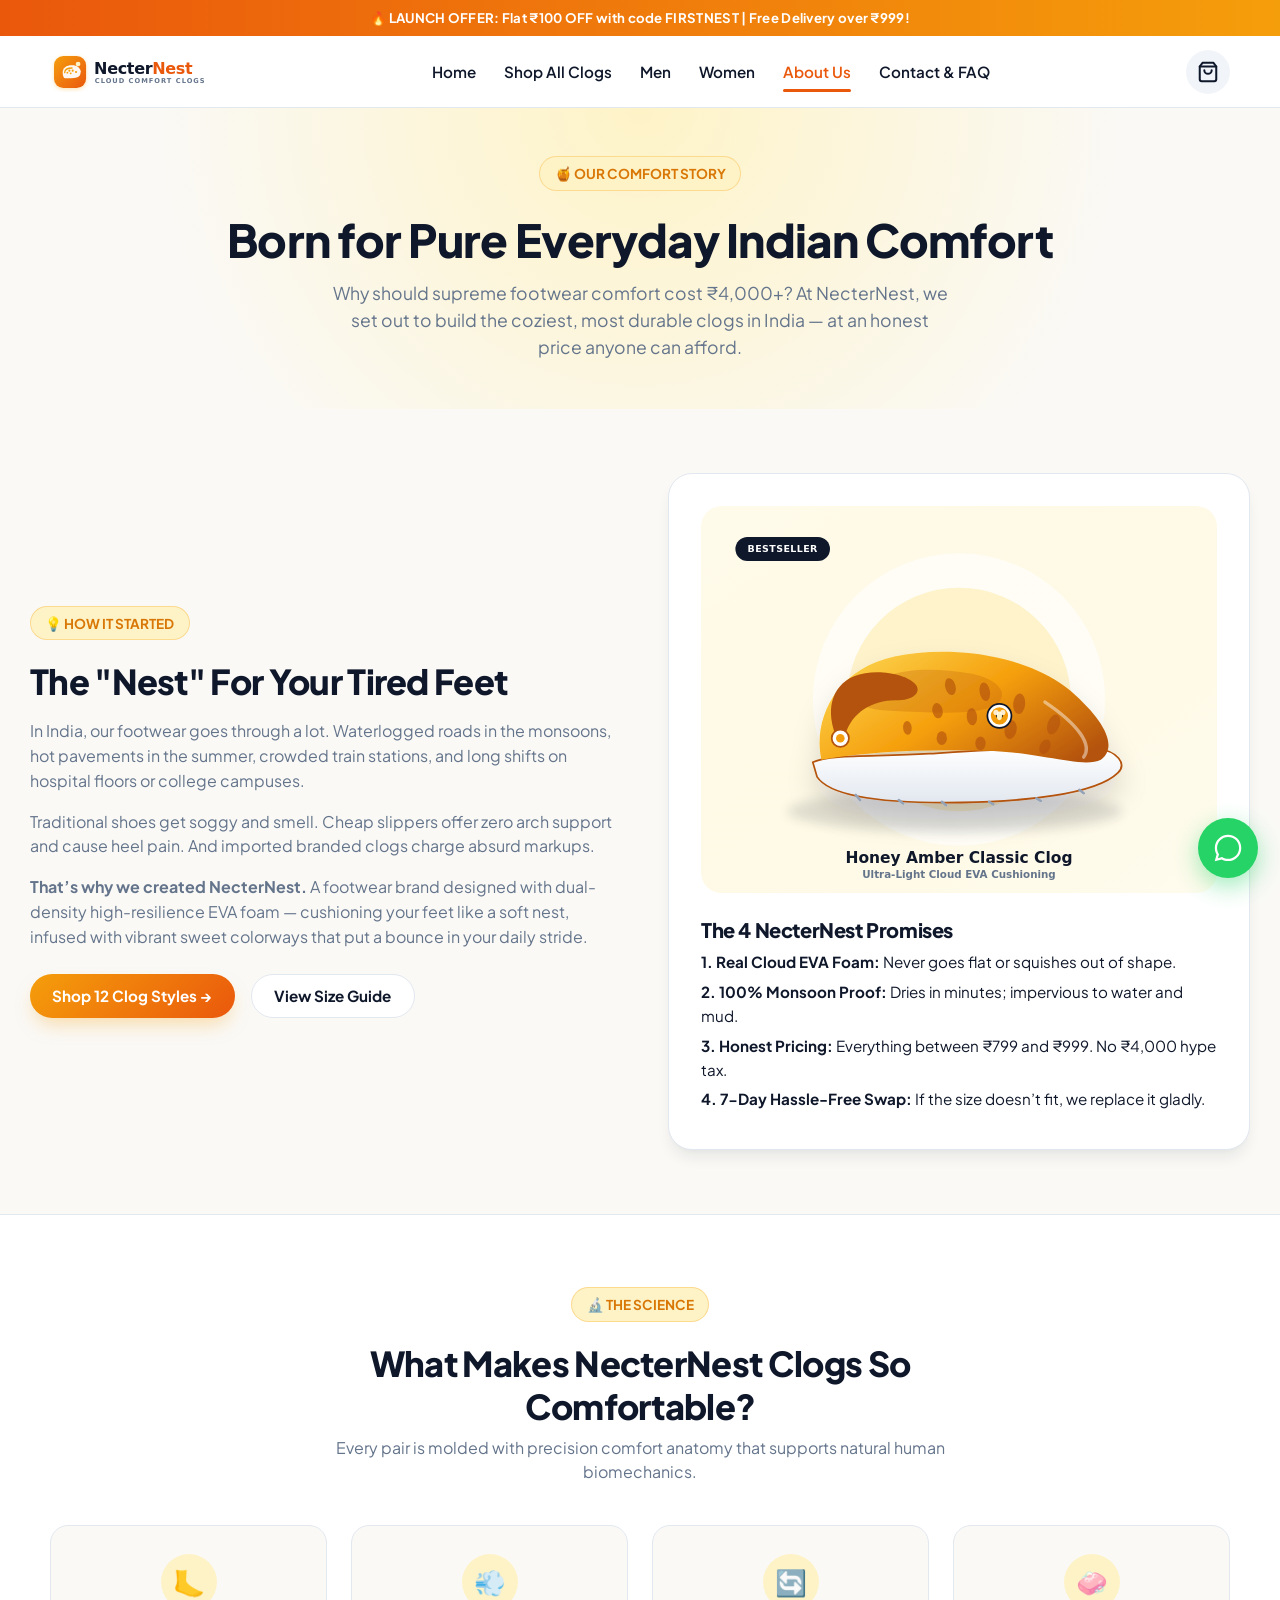
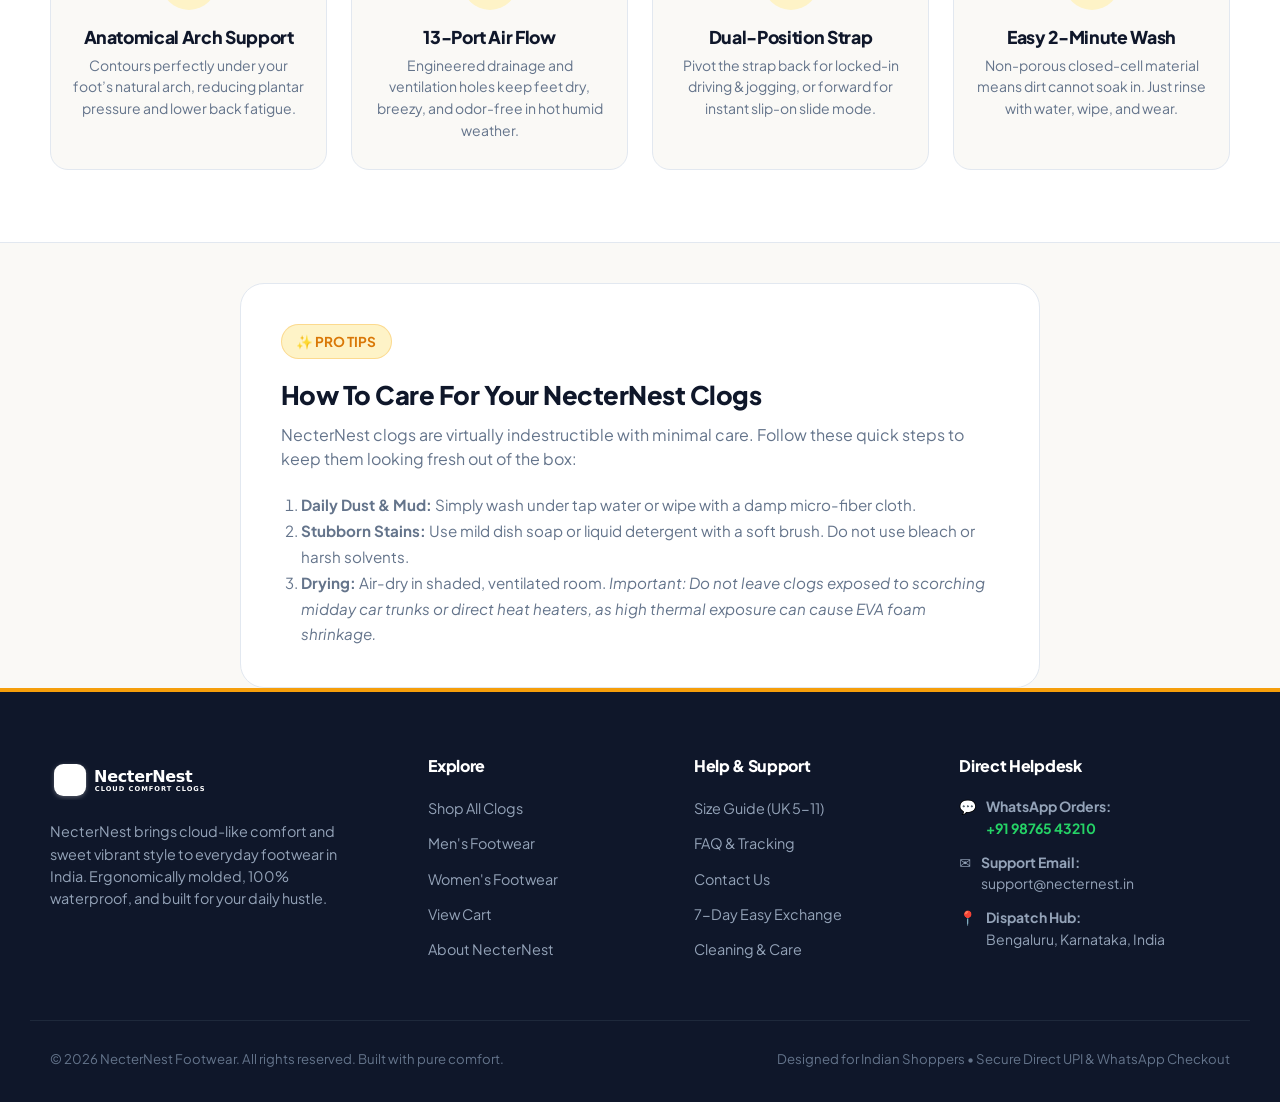
==== about.html @ 300bc49b "Initial commit: Complete NecterNest ecommerce static storefront" ====
<!DOCTYPE html>
<html lang="en">
<head>
  <meta charset="UTF-8">
  <meta name="viewport" content="width=device-width, initial-scale=1.0">
  
  <title>About NecterNest — The Story Behind India's Sweetest Comfort Footwear</title>
  <meta name="title" content="About NecterNest — The Story Behind India's Sweetest Comfort Footwear">
  <meta name="description" content="Discover how NecterNest was created to bring cloud-soft, 100% waterproof EVA clogs to Indian feet at honest prices under ₹1,000.">
  <meta name="keywords" content="about NecterNest, Indian footwear startup, EVA foam clogs India, comfortable shoes">

  <!-- Open Graph -->
  <meta property="og:type" content="website">
  <meta property="og:url" content="https://necternest.in/about.html">
  <meta property="og:title" content="About NecterNest — Born for Pure Everyday Indian Comfort">
  <meta property="og:description" content="Featherlight, waterproof clogs designed to conquer Indian monsoons, commutes, and daily hustle.">
  <meta property="og:image" content="images/clog-honey-amber.svg">

  <!-- Favicon -->
  <link rel="icon" type="image/svg+xml" href="images/logo.svg">

  <!-- Google Fonts -->
  <link rel="preconnect" href="https://fonts.googleapis.com">
  <link rel="preconnect" href="https://fonts.gstatic.com" crossorigin>
  <link href="https://fonts.googleapis.com/css2?family=Plus+Jakarta+Sans:wght@400;500;600;700;800&display=swap" rel="stylesheet">

  <!-- Stylesheet -->
  <link rel="stylesheet" href="css/style.css">
</head>
<body>

  <!-- Top Announcement Bar -->
  <div class="announcement-bar" role="region" aria-label="Announcement">
    <span>🔥 <strong>LAUNCH OFFER:</strong> Flat ₹100 OFF with code <strong>FIRSTNEST</strong> | Free Delivery over ₹999!</span>
  </div>

  <!-- Header -->
  <header class="site-header">
    <div class="container header-inner">
      <a href="index.html" class="brand-logo" aria-label="NecterNest Home">
        <img src="images/logo.svg" alt="NecterNest Logo" width="200" height="42">
      </a>

      <nav class="nav-links" id="primary-nav" aria-label="Main Navigation">
        <a href="index.html" class="nav-link">Home</a>
        <a href="shop.html" class="nav-link">Shop All Clogs</a>
        <a href="shop.html?cat=Men" class="nav-link">Men</a>
        <a href="shop.html?cat=Women" class="nav-link">Women</a>
        <a href="about.html" class="nav-link active">About Us</a>
        <a href="contact.html" class="nav-link">Contact &amp; FAQ</a>
      </nav>

      <div class="header-actions">
        <a href="cart.html" class="cart-icon-btn" aria-label="View Shopping Bag">
          <svg width="22" height="22" viewBox="0 0 24 24" fill="none" stroke="currentColor" stroke-width="2.2" stroke-linecap="round" stroke-linejoin="round">
            <path d="M6 2L3 6v14a2 2 0 0 0 2 2h14a2 2 0 0 0 2-2V6l-3-4z"/>
            <line x1="3" y1="6" x2="21" y2="6"/>
            <path d="M16 10a4 4 0 0 1-8 0"/>
          </svg>
          <span class="cart-count-badge" aria-label="Items in bag">0</span>
        </a>

        <button type="button" class="hamburger-btn" aria-label="Toggle navigation menu" aria-expanded="false" aria-controls="primary-nav">
          <span></span>
          <span></span>
          <span></span>
        </button>
      </div>
    </div>
  </header>

  <div class="nav-overlay" aria-hidden="true"></div>

  <!-- Main Content -->
  <main>
    <!-- About Hero -->
    <section class="page-hero">
      <div class="container">
        <span class="hero-pill">🍯 OUR COMFORT STORY</span>
        <h1>Born for Pure Everyday Indian Comfort</h1>
        <p>Why should supreme footwear comfort cost ₹4,000+? At NecterNest, we set out to build the coziest, most durable clogs in India — at an honest price anyone can afford.</p>
      </div>
    </section>

    <!-- Story Grid -->
    <section class="container story-grid">
      <div>
        <span class="hero-pill">💡 HOW IT STARTED</span>
        <h2 style="margin-bottom: 1rem;">The "Nest" For Your Tired Feet</h2>
        <p style="margin-bottom: 1rem;">
          In India, our footwear goes through a lot. Waterlogged roads in the monsoons, hot pavements in the summer, crowded train stations, and long shifts on hospital floors or college campuses.
        </p>
        <p style="margin-bottom: 1rem;">
          Traditional shoes get soggy and smell. Cheap slippers offer zero arch support and cause heel pain. And imported branded clogs charge absurd markups.
        </p>
        <p style="margin-bottom: 1.5rem;">
          <strong>That’s why we created NecterNest.</strong> A footwear brand designed with dual-density high-resilience EVA foam — cushioning your feet like a soft nest, infused with vibrant sweet colorways that put a bounce in your daily stride.
        </p>
        <div style="display: flex; gap: 1rem; flex-wrap: wrap;">
          <a href="shop.html" class="btn btn-primary">Shop 12 Clog Styles &rarr;</a>
          <button type="button" class="btn btn-secondary" onclick="openSizeModal()">View Size Guide</button>
        </div>
      </div>

      <div>
        <div style="background-color: var(--bg-surface); border: 1px solid var(--border-color); border-radius: var(--radius-xl); padding: 2rem; box-shadow: var(--shadow-md);">
          <img src="images/clog-honey-amber.svg" alt="NecterNest Craftsmanship" style="border-radius: var(--radius-lg); margin-bottom: 1.5rem;">
          <h3 style="font-size: 1.25rem; margin-bottom: 0.5rem;">The 4 NecterNest Promises</h3>
          <ul class="feature-bullets" style="font-size: 0.95rem;">
            <li><strong>1. Real Cloud EVA Foam:</strong> Never goes flat or squishes out of shape.</li>
            <li><strong>2. 100% Monsoon Proof:</strong> Dries in minutes; impervious to water and mud.</li>
            <li><strong>3. Honest Pricing:</strong> Everything between ₹799 and ₹999. No ₹4,000 hype tax.</li>
            <li><strong>4. 7-Day Hassle-Free Swap:</strong> If the size doesn’t fit, we replace it gladly.</li>
          </ul>
        </div>
      </div>
    </section>

    <!-- Materials & Comfort Science -->
    <section class="why-section">
      <div class="container">
        <div class="text-center" style="max-width: 680px; margin: 0 auto;">
          <span class="hero-pill">🔬 THE SCIENCE</span>
          <h2>What Makes NecterNest Clogs So Comfortable?</h2>
          <p class="mt-2">Every pair is molded with precision comfort anatomy that supports natural human biomechanics.</p>
        </div>

        <div class="features-grid">
          <div class="feature-box">
            <div class="feature-icon-circle">🦶</div>
            <h4>Anatomical Arch Support</h4>
            <p>Contours perfectly under your foot’s natural arch, reducing plantar pressure and lower back fatigue.</p>
          </div>

          <div class="feature-box">
            <div class="feature-icon-circle">💨</div>
            <h4>13-Port Air Flow</h4>
            <p>Engineered drainage and ventilation holes keep feet dry, breezy, and odor-free in hot humid weather.</p>
          </div>

          <div class="feature-box">
            <div class="feature-icon-circle">🔄</div>
            <h4>Dual-Position Strap</h4>
            <p>Pivot the strap back for locked-in driving &amp; jogging, or forward for instant slip-on slide mode.</p>
          </div>

          <div class="feature-box">
            <div class="feature-icon-circle">🧼</div>
            <h4>Easy 2-Minute Wash</h4>
            <p>Non-porous closed-cell material means dirt cannot soak in. Just rinse with water, wipe, and wear.</p>
          </div>
        </div>
      </div>
    </section>

    <!-- Cleaning & Care Guide Section -->
    <section class="container mt-5 mb-5" id="care">
      <div style="background-color: var(--bg-surface); border: 1px solid var(--border-color); border-radius: var(--radius-xl); padding: 2.5rem; max-width: 800px; margin: 0 auto;">
        <span class="hero-pill">✨ PRO TIPS</span>
        <h2 style="font-size: 1.6rem; margin-bottom: 0.75rem;">How To Care For Your NecterNest Clogs</h2>
        <p style="margin-bottom: 1.25rem;">NecterNest clogs are virtually indestructible with minimal care. Follow these quick steps to keep them looking fresh out of the box:</p>
        
        <ol style="padding-left: 1.25rem; list-style: decimal; color: var(--text-muted); font-size: 0.95rem; line-height: 1.7;">
          <li><strong>Daily Dust &amp; Mud:</strong> Simply wash under tap water or wipe with a damp micro-fiber cloth.</li>
          <li><strong>Stubborn Stains:</strong> Use mild dish soap or liquid detergent with a soft brush. Do not use bleach or harsh solvents.</li>
          <li><strong>Drying:</strong> Air-dry in shaded, ventilated room. <em>Important: Do not leave clogs exposed to scorching midday car trunks or direct heat heaters, as high thermal exposure can cause EVA foam shrinkage.</em></li>
        </ol>
      </div>
    </section>
  </main>

  <!-- Footer -->
  <footer class="site-footer">
    <div class="container footer-grid">
      <div class="footer-logo-desc">
        <a href="index.html" class="brand-logo" aria-label="NecterNest Home">
          <img src="images/logo.svg" alt="NecterNest Logo" width="180" height="38" style="filter: brightness(0) invert(1);">
        </a>
        <p>NecterNest brings cloud-like comfort and sweet vibrant style to everyday footwear in India. Ergonomically molded, 100% waterproof, and built for your daily hustle.</p>
      </div>

      <div class="footer-col">
        <h4>Explore</h4>
        <ul class="footer-links">
          <li><a href="shop.html">Shop All Clogs</a></li>
          <li><a href="shop.html?cat=Men">Men's Footwear</a></li>
          <li><a href="shop.html?cat=Women">Women's Footwear</a></li>
          <li><a href="cart.html">View Cart</a></li>
          <li><a href="about.html">About NecterNest</a></li>
        </ul>
      </div>

      <div class="footer-col">
        <h4>Help &amp; Support</h4>
        <ul class="footer-links">
          <li><a href="javascript:void(0)" onclick="openSizeModal()">Size Guide (UK 5-11)</a></li>
          <li><a href="contact.html#faq">FAQ &amp; Tracking</a></li>
          <li><a href="contact.html">Contact Us</a></li>
          <li><a href="about.html#exchange">7-Day Easy Exchange</a></li>
          <li><a href="about.html#care">Cleaning &amp; Care</a></li>
        </ul>
      </div>

      <div class="footer-col">
        <h4>Direct Helpdesk</h4>
        <ul class="footer-contact-list">
          <li>
            <span>💬</span> 
            <div>
              <strong>WhatsApp Orders:</strong><br>
              <a href="https://wa.me/919876543210" target="_blank" style="color: #25D366; font-weight: 700;">+91 98765 43210</a>
            </div>
          </li>
          <li>
            <span>✉️</span> 
            <div>
              <strong>Support Email:</strong><br>
              support@necternest.in
            </div>
          </li>
          <li>
            <span>📍</span> 
            <div>
              <strong>Dispatch Hub:</strong><br>
              Bengaluru, Karnataka, India
            </div>
          </li>
        </ul>
      </div>
    </div>

    <div class="container footer-bottom">
      <div>&copy; 2026 NecterNest Footwear. All rights reserved. Built with pure comfort.</div>
      <div>Designed for Indian Shoppers • Secure Direct UPI &amp; WhatsApp Checkout</div>
    </div>
  </footer>

  <!-- Scripts -->
  <script src="js/products.js"></script>
  <script src="js/main.js"></script>
</body>
</html>
---- css/style.css ----
/* ==========================================================================
   NECTERNEST - CLOUD COMFORT CLOGS
   Style Sheet (Vanilla CSS3)
   Theme: Sweet & Fresh (Honey Amber, Warm Peach, Clean White, Dark Slate)
   Mobile-First Architecture (Optimized for 375px+ screens)
   ========================================================================== */

/* --------------------------------------------------------------------------
   1. CSS VARIABLES & DESIGN SYSTEM
   -------------------------------------------------------------------------- */
:root {
  /* Brand Primary & Accents */
  --primary: #F59E0B;          /* Warm Honey Amber */
  --primary-hover: #D97706;    /* Deep Honey */
  --primary-light: #FEF3C7;    /* Creamy Amber Tint */
  --accent: #EA580C;           /* Sweet Coral / Peach Orange */
  --accent-hover: #C2410C;
  --accent-light: #FFEDD5;

  /* Neutrals & Surfaces */
  --bg-page: #FAF9F6;          /* Soft Warm Off-White */
  --bg-surface: #FFFFFF;       /* Pure White Cards */
  --bg-subtle: #F1F5F9;        /* Light Slate Gray */
  --border-color: #E2E8F0;     /* Clean Border */
  --border-focus: #F59E0B;

  /* Typography Colors */
  --text-main: #0F172A;        /* Deep Charcoal / Ink */
  --text-muted: #64748B;       /* Slate Medium */
  --text-light: #94A3B8;       /* Light Slate */
  --text-white: #FFFFFF;

  /* Status & Accents */
  --success: #10B981;
  --success-light: #ECFDF5;
  --danger: #EF4444;
  --whatsapp: #25D366;
  --whatsapp-dark: #128C7E;

  /* Shadows */
  --shadow-xs: 0 1px 2px rgba(15, 23, 42, 0.05);
  --shadow-sm: 0 4px 6px -1px rgba(15, 23, 42, 0.07), 0 2px 4px -2px rgba(15, 23, 42, 0.05);
  --shadow-md: 0 10px 15px -3px rgba(15, 23, 42, 0.08), 0 4px 6px -4px rgba(15, 23, 42, 0.04);
  --shadow-lg: 0 20px 25px -5px rgba(15, 23, 42, 0.1), 0 8px 10px -6px rgba(15, 23, 42, 0.04);
  --shadow-amber: 0 10px 20px -5px rgba(245, 158, 11, 0.35);

  /* Border Radii */
  --radius-sm: 8px;
  --radius-md: 12px;
  --radius-lg: 18px;
  --radius-xl: 24px;
  --radius-full: 9999px;

  /* Transitions */
  --transition-fast: 0.15s ease;
  --transition-normal: 0.25s ease;
  --transition-smooth: 0.35s cubic-bezier(0.16, 1, 0.3, 1);

  /* Dimensions */
  --header-height: 72px;
  --min-touch-target: 44px;
}

/* --------------------------------------------------------------------------
   2. RESET & BASE ELEMENTS
   -------------------------------------------------------------------------- */
*, *::before, *::after {
  box-sizing: border-box;
  margin: 0;
  padding: 0;
}

html {
  font-size: 16px;
  scroll-behavior: smooth;
  -webkit-text-size-adjust: 100%;
}

body {
  font-family: 'Plus Jakarta Sans', system-ui, -apple-system, BlinkMacSystemFont, "Segoe UI", Roboto, sans-serif;
  color: var(--text-main);
  background-color: var(--bg-page);
  line-height: 1.55;
  min-height: 100vh;
  display: flex;
  flex-direction: column;
  overflow-x: hidden;
}

main {
  flex: 1 0 auto;
}

img, svg {
  display: block;
  max-width: 100%;
  height: auto;
}

a {
  color: inherit;
  text-decoration: none;
  transition: color var(--transition-fast);
}

button, input, select, textarea {
  font-family: inherit;
  font-size: inherit;
  color: inherit;
  outline: none;
}

button {
  cursor: pointer;
  background: none;
  border: none;
}

ul, ol {
  list-style: none;
}

/* Responsive Container */
.container {
  width: 100%;
  max-width: 1220px;
  margin-left: auto;
  margin-right: auto;
  padding-left: 1.25rem;
  padding-right: 1.25rem;
}

/* --------------------------------------------------------------------------
   3. TYPOGRAPHY
   -------------------------------------------------------------------------- */
h1, h2, h3, h4, h5, h6 {
  color: var(--text-main);
  font-weight: 800;
  line-height: 1.25;
  letter-spacing: -0.02em;
}

h1 { font-size: 2rem; }
h2 { font-size: 1.625rem; }
h3 { font-size: 1.25rem; }
h4 { font-size: 1.1rem; }

@media (min-width: 768px) {
  h1 { font-size: 2.85rem; }
  h2 { font-size: 2.15rem; }
  h3 { font-size: 1.5rem; }
}

p {
  color: var(--text-muted);
  font-size: 1rem;
}

.text-center { text-align: center; }
.text-success { color: var(--success); }
.text-primary { color: var(--primary-hover); }
.mt-2 { margin-top: 0.5rem; }
.mt-3 { margin-top: 1rem; }
.mt-4 { margin-top: 1.5rem; }
.mt-5 { margin-top: 2.5rem; }
.w-100 { width: 100%; }

/* --------------------------------------------------------------------------
   4. BUTTONS & INTERACTIVE ELEMENTS (Min 44px tap targets)
   -------------------------------------------------------------------------- */
.btn {
  display: inline-flex;
  align-items: center;
  justify-content: center;
  gap: 0.5rem;
  min-height: var(--min-touch-target);
  padding: 0.65rem 1.4rem;
  font-size: 0.95rem;
  font-weight: 700;
  border-radius: var(--radius-full);
  transition: all var(--transition-normal);
  text-align: center;
  white-space: nowrap;
}

.btn-primary {
  background: linear-gradient(135deg, var(--primary), var(--accent));
  color: var(--text-white);
  box-shadow: var(--shadow-amber);
}

.btn-primary:hover {
  background: linear-gradient(135deg, #E58E00, #D84F07);
  transform: translateY(-2px);
  box-shadow: 0 12px 24px -6px rgba(234, 88, 12, 0.45);
}

.btn-secondary {
  background-color: var(--bg-surface);
  color: var(--text-main);
  border: 1.5px solid var(--border-color);
}

.btn-secondary:hover {
  background-color: var(--bg-subtle);
  border-color: var(--text-muted);
}

.btn-outline {
  background-color: transparent;
  color: var(--text-main);
  border: 1.5px solid var(--text-main);
}

.btn-outline:hover {
  background-color: var(--text-main);
  color: var(--text-white);
}

.btn-whatsapp-order {
  background-color: var(--whatsapp);
  color: #FFFFFF;
  box-shadow: 0 8px 16px -4px rgba(37, 211, 102, 0.4);
}

.btn-whatsapp-order:hover {
  background-color: var(--whatsapp-dark);
  color: #FFFFFF;
  transform: translateY(-2px);
  box-shadow: 0 12px 20px -4px rgba(37, 211, 102, 0.5);
}

.btn-sm {
  min-height: 38px;
  padding: 0.4rem 0.9rem;
  font-size: 0.85rem;
}

.btn-lg {
  min-height: 52px;
  padding: 0.9rem 2rem;
  font-size: 1.05rem;
}

.btn-xs {
  min-height: 32px;
  padding: 0.25rem 0.75rem;
  font-size: 0.8rem;
  border-radius: var(--radius-sm);
}

/* --------------------------------------------------------------------------
   5. TOP ANNOUNCEMENT BAR
   -------------------------------------------------------------------------- */
.announcement-bar {
  background: linear-gradient(90deg, #EA580C, #F59E0B, #EA580C);
  background-size: 200% auto;
  animation: shineGradient 6s linear infinite;
  color: #FFFFFF;
  font-size: 0.825rem;
  font-weight: 700;
  text-align: center;
  padding: 0.5rem 1rem;
  letter-spacing: 0.3px;
}

.announcement-bar a {
  text-decoration: underline;
  margin-left: 0.3rem;
  color: #FEF3C7;
}

@keyframes shineGradient {
  to { background-position: 200% center; }
}

/* --------------------------------------------------------------------------
   6. HEADER & NAVIGATION
   -------------------------------------------------------------------------- */
.site-header {
  position: sticky;
  top: 0;
  z-index: 100;
  background-color: rgba(255, 255, 255, 0.95);
  backdrop-filter: blur(12px);
  -webkit-backdrop-filter: blur(12px);
  border-bottom: 1px solid var(--border-color);
  height: var(--header-height);
  transition: box-shadow var(--transition-fast);
}

.header-inner {
  display: flex;
  align-items: center;
  justify-content: space-between;
  height: 100%;
}

.brand-logo {
  display: flex;
  align-items: center;
  height: 48px;
}

.brand-logo img {
  height: 40px;
  width: auto;
}

/* Desktop Nav */
.nav-links {
  display: flex;
  align-items: center;
  gap: 1.75rem;
}

.nav-link {
  font-size: 0.95rem;
  font-weight: 600;
  color: var(--text-main);
  position: relative;
  padding: 0.5rem 0;
}

.nav-link:hover, .nav-link.active {
  color: var(--accent);
}

.nav-link.active::after {
  content: "";
  position: absolute;
  bottom: 0;
  left: 0;
  width: 100%;
  height: 2.5px;
  background-color: var(--accent);
  border-radius: var(--radius-full);
}

/* Header Action Icons */
.header-actions {
  display: flex;
  align-items: center;
  gap: 0.75rem;
}

.cart-icon-btn {
  position: relative;
  display: inline-flex;
  align-items: center;
  justify-content: center;
  width: 44px;
  height: 44px;
  border-radius: var(--radius-full);
  background-color: var(--bg-subtle);
  color: var(--text-main);
  transition: all var(--transition-fast);
}

.cart-icon-btn:hover {
  background-color: var(--primary-light);
  color: var(--accent);
}

.cart-count-badge {
  position: absolute;
  top: 2px;
  right: 2px;
  background-color: var(--accent);
  color: #FFFFFF;
  font-size: 0.72rem;
  font-weight: 800;
  min-width: 20px;
  height: 20px;
  border-radius: var(--radius-full);
  display: none;
  align-items: center;
  justify-content: center;
  padding: 0 4px;
  box-shadow: 0 2px 5px rgba(234, 88, 12, 0.4);
}

.hamburger-btn {
  display: none;
  width: 44px;
  height: 44px;
  flex-direction: column;
  justify-content: center;
  align-items: center;
  gap: 5px;
  border-radius: var(--radius-sm);
  background-color: var(--bg-subtle);
}

.hamburger-btn span {
  display: block;
  width: 22px;
  height: 2.5px;
  background-color: var(--text-main);
  border-radius: 2px;
  transition: all var(--transition-fast);
}

/* Mobile Nav Styles (under 860px) */
@media (max-width: 860px) {
  .hamburger-btn {
    display: flex;
  }

  .nav-links {
    position: fixed;
    top: var(--header-height);
    right: -100%;
    width: 280px;
    height: calc(100vh - var(--header-height));
    background-color: var(--bg-surface);
    flex-direction: column;
    align-items: flex-start;
    padding: 2rem 1.5rem;
    gap: 1.25rem;
    box-shadow: var(--shadow-lg);
    transition: right var(--transition-smooth);
    z-index: 1000;
  }

  .nav-links.active {
    right: 0;
  }

  .nav-link {
    width: 100%;
    font-size: 1.1rem;
    padding: 0.6rem 0;
    border-bottom: 1px solid var(--border-color);
  }

  .nav-overlay {
    position: fixed;
    top: var(--header-height);
    left: 0;
    width: 100vw;
    height: calc(100vh - var(--header-height));
    background-color: rgba(15, 23, 42, 0.45);
    backdrop-filter: blur(4px);
    opacity: 0;
    visibility: hidden;
    transition: all var(--transition-fast);
    z-index: 999;
  }

  .nav-overlay.active {
    opacity: 1;
    visibility: visible;
  }
}

/* --------------------------------------------------------------------------
   7. HERO BANNER
   -------------------------------------------------------------------------- */
.hero-section {
  position: relative;
  padding: 3rem 0 4rem;
  background: radial-gradient(circle at 80% 20%, #FEF3C7 0%, #FAF9F6 60%);
  overflow: hidden;
}

.hero-grid {
  display: grid;
  grid-template-columns: 1fr;
  align-items: center;
  gap: 2.5rem;
}

@media (min-width: 860px) {
  .hero-grid {
    grid-template-columns: 1.15fr 0.85fr;
    gap: 3.5rem;
  }
}

.hero-pill {
  display: inline-flex;
  align-items: center;
  gap: 0.5rem;
  background-color: var(--primary-light);
  border: 1px solid rgba(245, 158, 11, 0.3);
  padding: 0.35rem 0.9rem;
  border-radius: var(--radius-full);
  font-size: 0.85rem;
  font-weight: 700;
  color: var(--primary-hover);
  margin-bottom: 1.25rem;
}

.hero-title {
  font-size: 2.35rem;
  margin-bottom: 1.1rem;
  line-height: 1.15;
}

.hero-title span {
  background: linear-gradient(135deg, var(--accent), var(--primary));
  -webkit-background-clip: text;
  -webkit-text-fill-color: transparent;
}

.hero-description {
  font-size: 1.1rem;
  color: var(--text-muted);
  margin-bottom: 2rem;
  max-width: 540px;
}

.hero-cta-group {
  display: flex;
  flex-wrap: wrap;
  align-items: center;
  gap: 1rem;
  margin-bottom: 2.5rem;
}

.hero-trust-row {
  display: flex;
  flex-wrap: wrap;
  gap: 1.5rem;
  padding-top: 1.25rem;
  border-top: 1px solid var(--border-color);
}

.trust-item {
  display: flex;
  align-items: center;
  gap: 0.5rem;
  font-size: 0.875rem;
  font-weight: 600;
  color: var(--text-main);
}

.trust-item span.icon {
  font-size: 1.25rem;
}

.hero-card-preview {
  position: relative;
  background-color: var(--bg-surface);
  border-radius: var(--radius-xl);
  padding: 1.5rem;
  box-shadow: var(--shadow-lg);
  border: 1px solid var(--border-color);
  text-align: center;
}

.hero-badge-float {
  position: absolute;
  top: -12px;
  right: 20px;
  background: linear-gradient(135deg, var(--accent), var(--primary));
  color: #FFFFFF;
  font-size: 0.75rem;
  font-weight: 800;
  padding: 0.35rem 0.9rem;
  border-radius: var(--radius-full);
  box-shadow: 0 4px 10px rgba(234, 88, 12, 0.3);
}

/* --------------------------------------------------------------------------
   8. CATEGORY PILLS / QUICK LINKS
   -------------------------------------------------------------------------- */
.category-strip {
  padding: 1.5rem 0;
  border-bottom: 1px solid var(--border-color);
  background-color: var(--bg-surface);
}

.category-pills-row {
  display: flex;
  gap: 0.75rem;
  overflow-x: auto;
  padding-bottom: 0.5rem;
  scrollbar-width: none;
}

.category-pills-row::-webkit-scrollbar {
  display: none;
}

.filter-chip {
  padding: 0.5rem 1.25rem;
  border-radius: var(--radius-full);
  background-color: var(--bg-subtle);
  border: 1.5px solid transparent;
  font-size: 0.9rem;
  font-weight: 700;
  color: var(--text-main);
  white-space: nowrap;
  transition: all var(--transition-fast);
}

.filter-chip:hover {
  background-color: var(--primary-light);
  color: var(--accent);
}

.filter-chip.active {
  background-color: var(--text-main);
  color: #FFFFFF;
  border-color: var(--text-main);
}

/* --------------------------------------------------------------------------
   9. PRODUCT CARDS & GRID
   -------------------------------------------------------------------------- */
.section-header {
  display: flex;
  align-items: flex-end;
  justify-content: space-between;
  margin-bottom: 2rem;
  flex-wrap: wrap;
  gap: 1rem;
}

.section-title {
  font-size: 1.85rem;
}

.section-subtitle {
  color: var(--text-muted);
  font-size: 0.975rem;
  margin-top: 0.35rem;
}

.view-all-link {
  font-weight: 700;
  color: var(--accent);
  display: inline-flex;
  align-items: center;
  gap: 0.35rem;
}

.view-all-link:hover {
  text-decoration: underline;
}

/* Products Grid */
.products-grid {
  display: grid;
  grid-template-columns: repeat(2, 1fr);
  gap: 1rem;
}

@media (min-width: 640px) {
  .products-grid {
    grid-template-columns: repeat(2, 1fr);
    gap: 1.5rem;
  }
}

@media (min-width: 960px) {
  .products-grid {
    grid-template-columns: repeat(3, 1fr);
    gap: 1.75rem;
  }
}

@media (min-width: 1140px) {
  .products-grid {
    grid-template-columns: repeat(3, 1fr);
    gap: 2rem;
  }
}

/* Product Card */
.product-card {
  background-color: var(--bg-surface);
  border-radius: var(--radius-lg);
  border: 1px solid var(--border-color);
  overflow: hidden;
  transition: transform var(--transition-normal), box-shadow var(--transition-normal);
  display: flex;
  flex-direction: column;
}

.product-card:hover {
  transform: translateY(-5px);
  box-shadow: var(--shadow-lg);
  border-color: rgba(245, 158, 11, 0.4);
}

.product-card-media {
  position: relative;
  background-color: #FFFDF7;
  overflow: hidden;
  aspect-ratio: 4 / 3;
}

.product-card-img {
  width: 100%;
  height: 100%;
  object-fit: cover;
  transition: transform var(--transition-smooth);
}

.product-card:hover .product-card-img {
  transform: scale(1.05);
}

.badge {
  position: absolute;
  top: 12px;
  left: 12px;
  font-size: 0.72rem;
  font-weight: 800;
  text-transform: uppercase;
  letter-spacing: 0.5px;
  padding: 0.25rem 0.65rem;
  border-radius: var(--radius-full);
}

.badge-bestseller { background-color: #0F172A; color: #FFFFFF; }
.badge-new { background-color: var(--success); color: #FFFFFF; }
.badge-trending { background-color: var(--accent); color: #FFFFFF; }
.badge-top { background-color: #334155; color: #FFFFFF; }
.badge-limited { background-color: #8B5CF6; color: #FFFFFF; }
.badge-value { background-color: #0284C7; color: #FFFFFF; }

.discount-pill {
  position: absolute;
  top: 12px;
  right: 12px;
  background-color: #EF4444;
  color: #FFFFFF;
  font-size: 0.72rem;
  font-weight: 800;
  padding: 0.25rem 0.55rem;
  border-radius: var(--radius-full);
}

.product-card-info {
  padding: 1rem;
  display: flex;
  flex-direction: column;
  flex: 1;
}

@media (min-width: 640px) {
  .product-card-info {
    padding: 1.25rem;
  }
}

.product-card-category {
  font-size: 0.75rem;
  font-weight: 700;
  text-transform: uppercase;
  color: var(--text-muted);
  letter-spacing: 0.5px;
  margin-bottom: 0.25rem;
}

.product-card-title {
  font-size: 1rem;
  font-weight: 700;
  margin-bottom: 0.4rem;
  line-height: 1.35;
  display: -webkit-box;
  -webkit-line-clamp: 2;
  -webkit-box-orient: vertical;
  overflow: hidden;
}

.product-card-title a:hover {
  color: var(--accent);
}

.product-card-rating {
  display: flex;
  align-items: center;
  gap: 0.35rem;
  font-size: 0.8rem;
  margin-bottom: 0.6rem;
}

.product-card-rating .stars {
  color: #F59E0B;
}

.product-card-rating .rating-value {
  font-weight: 700;
  color: var(--text-main);
}

.product-card-rating .review-count {
  color: var(--text-muted);
  font-size: 0.75rem;
}

.product-card-price-row {
  display: flex;
  align-items: baseline;
  justify-content: space-between;
  margin-top: auto;
  padding-top: 0.5rem;
  margin-bottom: 0.9rem;
}

.prices {
  display: flex;
  align-items: baseline;
  gap: 0.5rem;
}

.current-price {
  font-size: 1.15rem;
  font-weight: 800;
  color: var(--text-main);
}

.original-price {
  font-size: 0.85rem;
  color: var(--text-light);
  text-decoration: line-through;
}

.savings-tag {
  font-size: 0.72rem;
  font-weight: 700;
  color: var(--success);
  background-color: var(--success-light);
  padding: 0.15rem 0.45rem;
  border-radius: var(--radius-sm);
}

.product-card-actions {
  display: grid;
  grid-template-columns: 1fr 1fr;
  gap: 0.5rem;
}

/* --------------------------------------------------------------------------
   10. WHY CHOOSE US / VALUE PROPS
   -------------------------------------------------------------------------- */
.why-section {
  padding: 4.5rem 0;
  background-color: #FFFFFF;
  border-top: 1px solid var(--border-color);
  border-bottom: 1px solid var(--border-color);
}

.features-grid {
  display: grid;
  grid-template-columns: 1fr;
  gap: 1.5rem;
  margin-top: 2.5rem;
}

@media (min-width: 600px) {
  .features-grid {
    grid-template-columns: repeat(2, 1fr);
  }
}

@media (min-width: 960px) {
  .features-grid {
    grid-template-columns: repeat(4, 1fr);
  }
}

.feature-box {
  background-color: var(--bg-page);
  border: 1px solid var(--border-color);
  border-radius: var(--radius-lg);
  padding: 1.75rem 1.25rem;
  text-align: center;
  transition: transform var(--transition-fast);
}

.feature-box:hover {
  transform: translateY(-4px);
  border-color: var(--primary);
}

.feature-icon-circle {
  width: 56px;
  height: 56px;
  border-radius: var(--radius-full);
  background-color: var(--primary-light);
  display: inline-flex;
  align-items: center;
  justify-content: center;
  font-size: 1.6rem;
  margin-bottom: 1rem;
}

.feature-box h4 {
  margin-bottom: 0.4rem;
}

.feature-box p {
  font-size: 0.875rem;
}

/* --------------------------------------------------------------------------
   11. REVIEWS SECTION
   -------------------------------------------------------------------------- */
.reviews-section {
  padding: 4.5rem 0;
}

.reviews-grid {
  display: grid;
  grid-template-columns: 1fr;
  gap: 1.5rem;
  margin-top: 2.5rem;
}

@media (min-width: 768px) {
  .reviews-grid {
    grid-template-columns: repeat(3, 1fr);
  }
}

.review-card {
  background-color: var(--bg-surface);
  border: 1px solid var(--border-color);
  border-radius: var(--radius-lg);
  padding: 1.75rem;
  box-shadow: var(--shadow-sm);
  display: flex;
  flex-direction: column;
}

.review-stars {
  color: #F59E0B;
  font-size: 1.1rem;
  margin-bottom: 0.75rem;
}

.review-text {
  font-size: 0.95rem;
  color: var(--text-main);
  line-height: 1.5;
  margin-bottom: 1.25rem;
  flex: 1;
}

.review-author {
  display: flex;
  align-items: center;
  gap: 0.75rem;
  border-top: 1px solid var(--border-color);
  padding-top: 1rem;
}

.author-avatar {
  width: 40px;
  height: 40px;
  border-radius: var(--radius-full);
  background: linear-gradient(135deg, var(--primary), var(--accent));
  color: #FFFFFF;
  font-weight: 700;
  display: flex;
  align-items: center;
  justify-content: center;
}

.author-info h5 {
  font-size: 0.9rem;
}

.author-info small {
  color: var(--text-muted);
  font-size: 0.75rem;
}

/* --------------------------------------------------------------------------
   12. FOOTER
   -------------------------------------------------------------------------- */
.site-footer {
  background-color: #0F172A;
  color: #E2E8F0;
  padding: 4rem 0 2rem;
  border-top: 4px solid var(--primary);
}

.footer-grid {
  display: grid;
  grid-template-columns: 1fr;
  gap: 2.5rem;
  margin-bottom: 3rem;
}

@media (min-width: 768px) {
  .footer-grid {
    grid-template-columns: 1.5fr 1fr 1fr 1.2fr;
  }
}

.footer-logo-desc p {
  color: #94A3B8;
  font-size: 0.9rem;
  margin-top: 1rem;
  max-width: 320px;
}

.footer-col h4 {
  color: #FFFFFF;
  font-size: 1rem;
  margin-bottom: 1.25rem;
}

.footer-links li {
  margin-bottom: 0.65rem;
}

.footer-links a {
  color: #94A3B8;
  font-size: 0.9rem;
  transition: color var(--transition-fast);
}

.footer-links a:hover {
  color: var(--primary);
  padding-left: 4px;
}

.footer-contact-list li {
  display: flex;
  align-items: flex-start;
  gap: 0.6rem;
  color: #94A3B8;
  font-size: 0.875rem;
  margin-bottom: 0.75rem;
}

.footer-bottom {
  border-top: 1px solid #1E293B;
  padding-top: 1.75rem;
  display: flex;
  flex-direction: column;
  align-items: center;
  gap: 1rem;
  text-align: center;
  color: #64748B;
  font-size: 0.825rem;
}

@media (min-width: 600px) {
  .footer-bottom {
    flex-direction: row;
    justify-content: space-between;
  }
}

/* --------------------------------------------------------------------------
   13. PRODUCT DETAIL PAGE (product.html)
   -------------------------------------------------------------------------- */
.pdp-section {
  padding: 2rem 0 4rem;
}

.breadcrumb-nav {
  font-size: 0.875rem;
  color: var(--text-muted);
  margin-bottom: 1.5rem;
  display: flex;
  flex-wrap: wrap;
  gap: 0.35rem;
}

.breadcrumb-nav a {
  color: var(--text-muted);
}

.breadcrumb-nav a:hover {
  color: var(--accent);
}

.breadcrumb-nav span {
  color: var(--text-main);
  font-weight: 600;
}

.product-detail-grid {
  display: grid;
  grid-template-columns: 1fr;
  gap: 2.5rem;
}

@media (min-width: 860px) {
  .product-detail-grid {
    grid-template-columns: 1.05fr 1fr;
    gap: 3.5rem;
  }
}

.pdp-main-image-wrapper {
  position: relative;
  background-color: var(--bg-surface);
  border: 1px solid var(--border-color);
  border-radius: var(--radius-xl);
  overflow: hidden;
  box-shadow: var(--shadow-sm);
}

.pdp-main-img {
  width: 100%;
  aspect-ratio: 4 / 3;
  object-fit: cover;
}

.pdp-badge {
  position: absolute;
  top: 16px;
  left: 16px;
}

.pdp-discount-pill {
  position: absolute;
  top: 16px;
  right: 16px;
  background-color: #EF4444;
  color: #FFFFFF;
  font-size: 0.8rem;
  font-weight: 800;
  padding: 0.35rem 0.75rem;
  border-radius: var(--radius-full);
}

.pdp-thumbnails {
  display: flex;
  gap: 0.75rem;
  margin-top: 1rem;
}

.thumb-btn {
  width: 76px;
  height: 76px;
  border-radius: var(--radius-md);
  border: 2px solid var(--border-color);
  overflow: hidden;
  background-color: var(--bg-surface);
  transition: all var(--transition-fast);
}

.thumb-btn.active, .thumb-btn:hover {
  border-color: var(--accent);
  box-shadow: 0 0 0 2px var(--accent-light);
}

.pdp-category-pill {
  display: inline-block;
  font-size: 0.8rem;
  font-weight: 800;
  text-transform: uppercase;
  color: var(--accent);
  background-color: var(--accent-light);
  padding: 0.25rem 0.75rem;
  border-radius: var(--radius-full);
  margin-bottom: 0.75rem;
}

.pdp-title {
  font-size: 1.85rem;
  margin-bottom: 0.4rem;
}

.pdp-tagline {
  color: var(--text-muted);
  font-size: 1.05rem;
  margin-bottom: 1rem;
}

.pdp-ratings-bar {
  display: flex;
  align-items: center;
  gap: 0.5rem;
  font-size: 0.9rem;
  margin-bottom: 1.25rem;
}

.pdp-ratings-bar .stars {
  color: #F59E0B;
}

.verified-buyer-text {
  color: var(--success);
  font-weight: 600;
}

.pdp-pricing-box {
  background-color: var(--bg-surface);
  border: 1px solid var(--border-color);
  border-radius: var(--radius-lg);
  padding: 1.25rem;
  margin-bottom: 1.25rem;
}

.price-stack {
  display: flex;
  align-items: baseline;
  flex-wrap: wrap;
  gap: 0.75rem;
  margin-bottom: 0.35rem;
}

.pdp-current-price {
  font-size: 1.85rem;
  font-weight: 800;
  color: var(--text-main);
}

.pdp-original-price {
  font-size: 1.15rem;
  color: var(--text-light);
  text-decoration: line-through;
}

.pdp-save-badge {
  font-size: 0.85rem;
  font-weight: 700;
  color: var(--success);
  background-color: var(--success-light);
  padding: 0.25rem 0.65rem;
  border-radius: var(--radius-full);
}

.tax-shipping-note {
  font-size: 0.85rem;
}

.pdp-offer-alert {
  display: flex;
  align-items: center;
  gap: 0.75rem;
  background-color: var(--primary-light);
  border: 1px dashed var(--primary);
  border-radius: var(--radius-md);
  padding: 0.75rem 1rem;
  margin-bottom: 1.5rem;
  font-size: 0.875rem;
  color: #78350F;
}

.coupon-highlight {
  background-color: #FFFFFF;
  padding: 0.15rem 0.45rem;
  border-radius: var(--radius-sm);
  border: 1px solid #F59E0B;
  font-weight: 800;
  letter-spacing: 0.5px;
}

/* Size Selector */
.pdp-size-section {
  margin-bottom: 1.5rem;
}

.size-header {
  display: flex;
  justify-content: space-between;
  align-items: center;
  margin-bottom: 0.75rem;
}

.size-label {
  font-weight: 700;
  font-size: 0.95rem;
}

.size-guide-trigger {
  font-size: 0.875rem;
  font-weight: 700;
  color: var(--accent);
  text-decoration: underline;
  display: inline-flex;
  align-items: center;
  gap: 0.25rem;
}

.size-pills-group {
  display: flex;
  flex-wrap: wrap;
  gap: 0.5rem;
  margin-bottom: 0.5rem;
}

.size-pill {
  min-width: 52px;
  height: 44px;
  border-radius: var(--radius-md);
  border: 1.5px solid var(--border-color);
  background-color: var(--bg-surface);
  font-size: 0.95rem;
  font-weight: 700;
  color: var(--text-main);
  transition: all var(--transition-fast);
}

.size-pill:hover {
  border-color: var(--primary);
  background-color: var(--primary-light);
}

.size-pill.active {
  border-color: var(--text-main);
  background-color: var(--text-main);
  color: #FFFFFF;
}

.selected-size-feedback {
  font-size: 0.85rem;
  color: var(--text-muted);
}

/* Actions Row */
.pdp-actions-row {
  display: flex;
  align-items: center;
  gap: 1rem;
  margin-bottom: 1rem;
}

.quantity-stepper {
  display: flex;
  align-items: center;
  background-color: var(--bg-surface);
  border: 1.5px solid var(--border-color);
  border-radius: var(--radius-full);
  height: var(--min-touch-target);
  padding: 0 0.5rem;
}

.qty-btn {
  width: 34px;
  height: 34px;
  display: flex;
  align-items: center;
  justify-content: center;
  font-size: 1.2rem;
  font-weight: 700;
  color: var(--text-main);
}

.qty-display {
  width: 32px;
  text-align: center;
  font-weight: 700;
  font-size: 1rem;
}

.pdp-add-cart-btn {
  flex: 1;
  font-size: 1.05rem;
}

/* PDP Badges */
.pdp-badges-grid {
  display: grid;
  grid-template-columns: repeat(2, 1fr);
  gap: 0.75rem;
  margin-top: 1.5rem;
  margin-bottom: 1.75rem;
  padding: 1.25rem;
  background-color: var(--bg-surface);
  border-radius: var(--radius-lg);
  border: 1px solid var(--border-color);
}

.feature-badge-item {
  display: flex;
  align-items: flex-start;
  gap: 0.6rem;
}

.feature-badge-item .icon {
  font-size: 1.35rem;
}

.feature-badge-item .text strong {
  display: block;
  font-size: 0.875rem;
  color: var(--text-main);
}

.feature-badge-item .text small {
  color: var(--text-muted);
  font-size: 0.75rem;
}

/* Accordion */
.pdp-tabs-accordion {
  border-top: 1px solid var(--border-color);
  padding-top: 1rem;
}

.accordion-card {
  border-bottom: 1px solid var(--border-color);
}

.accordion-head {
  width: 100%;
  display: flex;
  justify-content: space-between;
  align-items: center;
  padding: 1rem 0;
  font-size: 1rem;
  font-weight: 700;
  color: var(--text-main);
  text-align: left;
}

.accordion-head .chevron {
  font-size: 0.75rem;
  transition: transform var(--transition-fast);
}

.accordion-head.active .chevron {
  transform: rotate(180deg);
}

.accordion-body {
  display: none;
  padding-bottom: 1.25rem;
  color: var(--text-muted);
  font-size: 0.925rem;
  line-height: 1.6;
}

.feature-bullets li {
  margin-bottom: 0.4rem;
}

/* --------------------------------------------------------------------------
   14. CART & CHECKOUT PAGE (cart.html)
   -------------------------------------------------------------------------- */
.cart-section {
  padding: 2.5rem 0 4rem;
}

.cart-layout-grid {
  display: grid;
  grid-template-columns: 1fr;
  gap: 2rem;
}

@media (min-width: 960px) {
  .cart-layout-grid {
    grid-template-columns: 1.25fr 0.95fr;
    gap: 3rem;
  }
}

.cart-header-row {
  display: flex;
  align-items: baseline;
  justify-content: space-between;
  margin-bottom: 1rem;
  padding-bottom: 0.75rem;
  border-bottom: 1px solid var(--border-color);
}

.btn-text-danger {
  color: var(--danger);
  font-size: 0.875rem;
  font-weight: 600;
}

.btn-text-danger:hover {
  text-decoration: underline;
}

/* Free Shipping Bar */
.shipping-progress-box {
  background-color: var(--bg-surface);
  border: 1px solid var(--border-color);
  border-radius: var(--radius-md);
  padding: 0.9rem 1.2rem;
  margin-bottom: 1.5rem;
  font-size: 0.9rem;
}

.progress-bar-bg {
  width: 100%;
  height: 8px;
  background-color: var(--bg-subtle);
  border-radius: var(--radius-full);
  margin-top: 0.6rem;
  overflow: hidden;
}

.progress-bar-fill {
  height: 100%;
  background: linear-gradient(90deg, var(--primary), var(--accent));
  border-radius: var(--radius-full);
  transition: width 0.4s ease;
}

/* Cart Item Card */
.cart-item-card {
  display: flex;
  gap: 1rem;
  background-color: var(--bg-surface);
  border: 1px solid var(--border-color);
  border-radius: var(--radius-lg);
  padding: 1rem;
  margin-bottom: 1rem;
}

.cart-item-img-link {
  width: 88px;
  height: 88px;
  flex-shrink: 0;
  border-radius: var(--radius-md);
  overflow: hidden;
  background-color: #FFFDF7;
}

.cart-item-img {
  width: 100%;
  height: 100%;
  object-fit: cover;
}

.cart-item-details {
  flex: 1;
  display: flex;
  flex-direction: column;
}

.cart-item-top {
  display: flex;
  justify-content: space-between;
  align-items: flex-start;
  margin-bottom: 0.25rem;
}

.cart-item-title {
  font-size: 0.95rem;
  font-weight: 700;
  line-height: 1.3;
}

.btn-remove-item {
  color: var(--text-light);
  font-size: 1.35rem;
  padding: 0 0.35rem;
}

.btn-remove-item:hover {
  color: var(--danger);
}

.cart-item-size-badge {
  font-size: 0.8rem;
  color: var(--text-muted);
  margin-bottom: 0.75rem;
}

.cart-item-bottom {
  display: flex;
  justify-content: space-between;
  align-items: center;
  margin-top: auto;
}

.cart-qty-control {
  display: flex;
  align-items: center;
  border: 1px solid var(--border-color);
  border-radius: var(--radius-full);
  background-color: var(--bg-page);
}

.btn-qty {
  width: 32px;
  height: 32px;
  display: flex;
  align-items: center;
  justify-content: center;
  font-weight: 700;
}

.cart-qty-num {
  padding: 0 0.5rem;
  font-size: 0.85rem;
  font-weight: 700;
}

.cart-item-pricing {
  text-align: right;
}

.cart-item-total {
  font-weight: 800;
  font-size: 1.05rem;
  color: var(--text-main);
}

.cart-item-orig {
  display: block;
  font-size: 0.75rem;
  color: var(--text-light);
  text-decoration: line-through;
}

.continue-link {
  display: inline-block;
  margin-top: 1rem;
  font-weight: 700;
  font-size: 0.9rem;
  color: var(--accent);
}

/* Cart Summary Column */
.summary-card {
  background-color: var(--bg-surface);
  border: 1px solid var(--border-color);
  border-radius: var(--radius-xl);
  padding: 1.5rem;
  box-shadow: var(--shadow-sm);
}

.summary-card h3 {
  margin-bottom: 1.25rem;
  padding-bottom: 0.75rem;
  border-bottom: 1px solid var(--border-color);
}

.coupon-box {
  background-color: var(--bg-page);
  border: 1px dashed var(--border-color);
  border-radius: var(--radius-md);
  padding: 1rem;
  margin-bottom: 1.25rem;
}

.coupon-box label {
  display: block;
  font-size: 0.85rem;
  font-weight: 700;
  margin-bottom: 0.5rem;
}

.coupon-input-group {
  display: flex;
  gap: 0.5rem;
}

.coupon-input-group input {
  flex: 1;
  height: 38px;
  padding: 0 0.75rem;
  border: 1px solid var(--border-color);
  border-radius: var(--radius-sm);
  font-weight: 600;
  text-transform: uppercase;
  background-color: #FFFFFF;
}

.coupon-hint {
  display: block;
  font-size: 0.75rem;
  color: var(--text-muted);
  margin-top: 0.4rem;
}

.summary-breakdown {
  margin-bottom: 1.5rem;
}

.summary-line {
  display: flex;
  justify-content: space-between;
  margin-bottom: 0.65rem;
  font-size: 0.95rem;
  color: var(--text-muted);
}

.summary-line span:last-child {
  font-weight: 700;
  color: var(--text-main);
}

.discount-line span:last-child {
  color: var(--success);
}

.summary-divider {
  border: 0;
  border-top: 1px solid var(--border-color);
  margin: 0.85rem 0;
}

.total-line {
  font-size: 1.25rem;
  color: var(--text-main);
}

.total-line span {
  font-weight: 800 !important;
  color: var(--text-main) !important;
}

/* Shipping Form */
.checkout-form-section {
  border-top: 1px solid var(--border-color);
  padding-top: 1.25rem;
}

.checkout-form-section h4 {
  margin-bottom: 0.35rem;
}

.form-subtext {
  font-size: 0.85rem;
  color: var(--text-muted);
  margin-bottom: 1rem;
}

.form-group {
  margin-bottom: 0.9rem;
}

.form-group label {
  display: block;
  font-size: 0.825rem;
  font-weight: 700;
  margin-bottom: 0.35rem;
}

.form-group input, .form-group textarea {
  width: 100%;
  padding: 0.65rem 0.85rem;
  border: 1.5px solid var(--border-color);
  border-radius: var(--radius-md);
  font-size: 0.925rem;
  background-color: var(--bg-surface);
  transition: border-color var(--transition-fast);
}

.form-group input:focus, .form-group textarea:focus {
  border-color: var(--primary);
  background-color: #FFFFFF;
}

.form-row {
  display: flex;
  gap: 0.75rem;
}

.form-row .col {
  flex: 1;
}

/* UPI Payment Box */
.upi-payment-box {
  background: linear-gradient(135deg, #F8FAFC, #EFF6FF);
  border: 1.5px solid #CBD5E1;
  border-radius: var(--radius-lg);
  padding: 1.25rem;
  margin-top: 1.25rem;
  text-align: center;
}

.upi-badge {
  display: inline-block;
  font-size: 0.72rem;
  font-weight: 800;
  background-color: #008080;
  color: #FFFFFF;
  padding: 0.2rem 0.6rem;
  border-radius: var(--radius-full);
  margin-bottom: 0.4rem;
}

.upi-note {
  font-size: 0.825rem;
  color: var(--text-muted);
  margin-bottom: 0.75rem;
}

.upi-id-copy-row {
  display: inline-flex;
  align-items: center;
  gap: 0.5rem;
  background-color: #FFFFFF;
  border: 1px solid var(--border-color);
  border-radius: var(--radius-full);
  padding: 0.35rem 0.85rem;
  margin-bottom: 1rem;
}

.upi-id-text {
  font-family: monospace;
  font-weight: 700;
  font-size: 0.95rem;
  color: var(--text-main);
}

.upi-qr-preview {
  display: flex;
  flex-direction: column;
  align-items: center;
}

.upi-qr-img {
  width: 160px;
  height: 185px;
  border-radius: var(--radius-md);
  box-shadow: var(--shadow-sm);
  margin-bottom: 0.5rem;
}

.upi-qr-preview small {
  color: var(--text-muted);
  font-size: 0.75rem;
}

/* Empty States */
.empty-cart-view, .empty-results-box {
  text-align: center;
  padding: 4rem 1.5rem;
  background-color: var(--bg-surface);
  border-radius: var(--radius-xl);
  border: 1px solid var(--border-color);
  margin: 2rem 0;
}

.empty-cart-icon, .empty-icon {
  font-size: 3.5rem;
  margin-bottom: 1rem;
}

/* --------------------------------------------------------------------------
   15. ABOUT & CONTACT PAGES
   -------------------------------------------------------------------------- */
.page-hero {
  padding: 3rem 0;
  background: radial-gradient(circle at 50% 0%, #FEF3C7 0%, #FAF9F6 70%);
  text-align: center;
}

.page-hero h1 {
  margin-bottom: 0.75rem;
}

.page-hero p {
  font-size: 1.1rem;
  max-width: 620px;
  margin: 0 auto;
}

.story-grid {
  display: grid;
  grid-template-columns: 1fr;
  gap: 2.5rem;
  align-items: center;
  padding: 4rem 0;
}

@media (min-width: 860px) {
  .story-grid {
    grid-template-columns: 1fr 1fr;
    gap: 3.5rem;
  }
}

.faq-section {
  padding: 4rem 0;
}

.faq-accordion {
  max-width: 820px;
  margin: 2rem auto 0;
}

.contact-grid {
  display: grid;
  grid-template-columns: 1fr;
  gap: 2.5rem;
  padding: 3.5rem 0;
}

@media (min-width: 860px) {
  .contact-grid {
    grid-template-columns: 1fr 1.25fr;
    gap: 3.5rem;
  }
}

.contact-card {
  background-color: var(--bg-surface);
  border: 1px solid var(--border-color);
  border-radius: var(--radius-xl);
  padding: 2rem;
  box-shadow: var(--shadow-sm);
}

/* --------------------------------------------------------------------------
   16. SIZE CHART MODAL
   -------------------------------------------------------------------------- */
.modal-backdrop {
  position: fixed;
  top: 0;
  left: 0;
  width: 100vw;
  height: 100vh;
  background-color: rgba(15, 23, 42, 0.65);
  backdrop-filter: blur(4px);
  display: flex;
  align-items: center;
  justify-content: center;
  z-index: 1050;
  padding: 1rem;
  opacity: 0;
  visibility: hidden;
  transition: all var(--transition-normal);
}

.modal-backdrop.active {
  opacity: 1;
  visibility: visible;
}

.modal-dialog {
  background-color: var(--bg-surface);
  border-radius: var(--radius-xl);
  width: 100%;
  max-width: 640px;
  max-height: 90vh;
  overflow-y: auto;
  box-shadow: var(--shadow-lg);
  transform: scale(0.95);
  transition: transform var(--transition-normal);
}

.modal-backdrop.active .modal-dialog {
  transform: scale(1);
}

.modal-header {
  display: flex;
  align-items: center;
  justify-content: space-between;
  padding: 1.25rem 1.5rem;
  border-bottom: 1px solid var(--border-color);
}

.modal-title-group {
  display: flex;
  align-items: center;
  gap: 0.5rem;
}

.modal-icon {
  font-size: 1.35rem;
}

.modal-close-btn {
  font-size: 1.75rem;
  color: var(--text-light);
  line-height: 1;
}

.modal-close-btn:hover {
  color: var(--text-main);
}

.modal-body {
  padding: 1.5rem;
}

.size-guide-tip {
  font-size: 0.9rem;
  background-color: var(--primary-light);
  border-left: 4px solid var(--primary);
  padding: 0.75rem 1rem;
  border-radius: 0 var(--radius-sm) var(--radius-sm) 0;
  margin-bottom: 1.25rem;
  color: #78350F;
}

.table-responsive {
  overflow-x: auto;
  margin-bottom: 1.5rem;
}

.size-table {
  width: 100%;
  border-collapse: collapse;
  font-size: 0.875rem;
  text-align: left;
}

.size-table th {
  background-color: var(--bg-subtle);
  padding: 0.65rem 0.85rem;
  font-weight: 700;
  border-bottom: 2px solid var(--border-color);
}

.size-table td {
  padding: 0.65rem 0.85rem;
  border-bottom: 1px solid var(--border-color);
}

.size-measure-tips {
  font-size: 0.85rem;
  color: var(--text-muted);
}

.size-measure-tips h4 {
  font-size: 0.9rem;
  margin-bottom: 0.5rem;
  color: var(--text-main);
}

.size-measure-tips ol {
  padding-left: 1.25rem;
  list-style: decimal;
}

.size-measure-tips li {
  margin-bottom: 0.35rem;
}

.modal-footer {
  padding: 1rem 1.5rem;
  border-top: 1px solid var(--border-color);
  display: flex;
  justify-content: flex-end;
}

/* --------------------------------------------------------------------------
   17. FLOATING WHATSAPP BUTTON
   -------------------------------------------------------------------------- */
.whatsapp-float {
  position: fixed;
  bottom: 22px;
  right: 22px;
  width: 60px;
  height: 60px;
  background-color: var(--whatsapp);
  color: #FFFFFF;
  border-radius: var(--radius-full);
  display: flex;
  align-items: center;
  justify-content: center;
  box-shadow: 0 8px 24px rgba(37, 211, 102, 0.45);
  z-index: 999;
  transition: transform var(--transition-normal), box-shadow var(--transition-normal);
  animation: pulseFloat 3s infinite;
}

.whatsapp-float:hover {
  transform: scale(1.1);
  box-shadow: 0 12px 28px rgba(37, 211, 102, 0.6);
  color: #FFFFFF;
}

.float-tooltip {
  position: absolute;
  right: 70px;
  background-color: #0F172A;
  color: #FFFFFF;
  font-size: 0.75rem;
  font-weight: 700;
  padding: 0.35rem 0.75rem;
  border-radius: var(--radius-full);
  white-space: nowrap;
  pointer-events: none;
  opacity: 0;
  transform: translateX(10px);
  transition: all var(--transition-fast);
  box-shadow: var(--shadow-md);
}

.whatsapp-float:hover .float-tooltip {
  opacity: 1;
  transform: translateX(0);
}

@keyframes pulseFloat {
  0%, 100% { transform: scale(1); }
  50% { transform: scale(1.05); }
}

/* --------------------------------------------------------------------------
   18. TOAST NOTIFICATIONS
   -------------------------------------------------------------------------- */
.toast-container {
  position: fixed;
  bottom: 90px;
  right: 20px;
  z-index: 1100;
  display: flex;
  flex-direction: column;
  gap: 0.5rem;
  pointer-events: none;
}

.toast {
  pointer-events: auto;
  display: flex;
  align-items: center;
  gap: 0.75rem;
  background-color: #0F172A;
  color: #FFFFFF;
  padding: 0.75rem 1.25rem;
  border-radius: var(--radius-full);
  font-size: 0.875rem;
  font-weight: 600;
  box-shadow: var(--shadow-lg);
  opacity: 0;
  transform: translateY(20px);
  transition: all var(--transition-normal);
  max-width: 360px;
}

.toast.visible {
  opacity: 1;
  transform: translateY(0);
}

.toast-success { border-left: 4px solid var(--success); }
.toast-error { border-left: 4px solid var(--danger); }
.toast-info { border-left: 4px solid var(--primary); }

.toast-icon {
  display: flex;
  align-items: center;
}
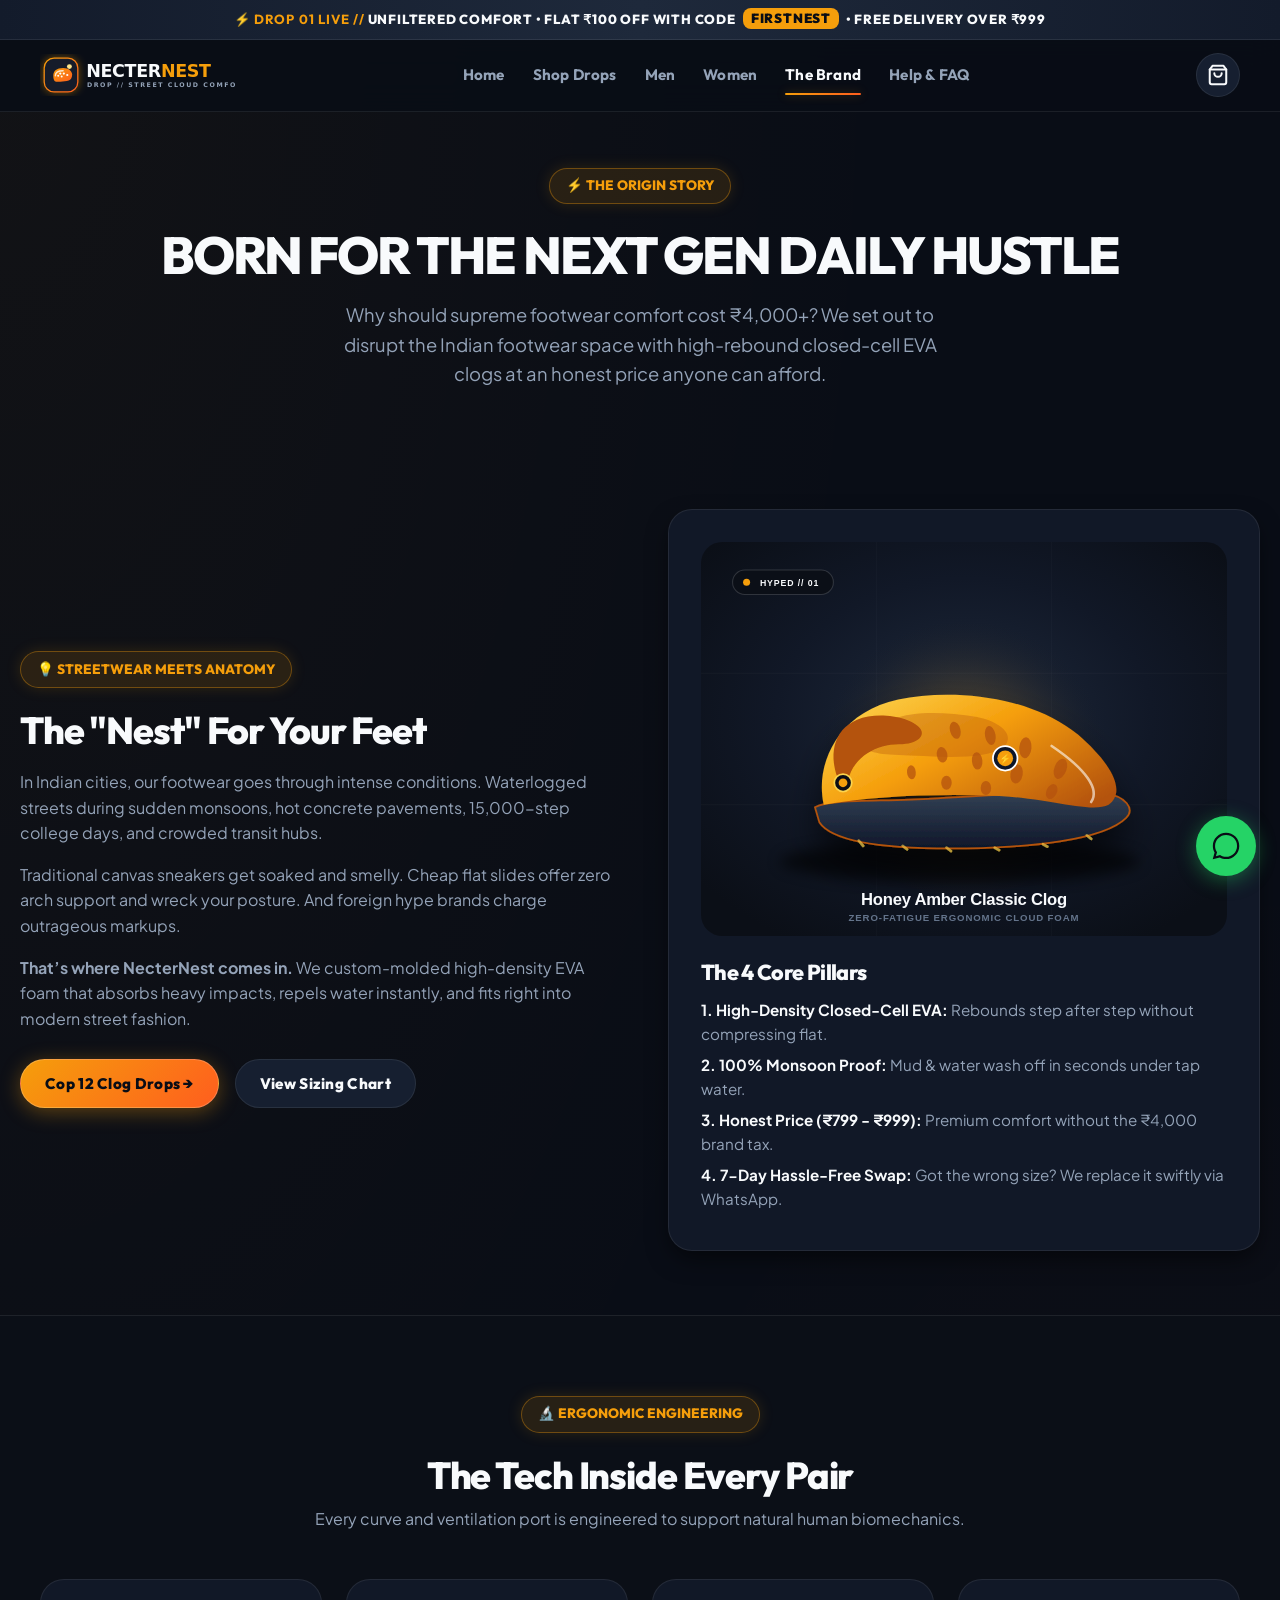
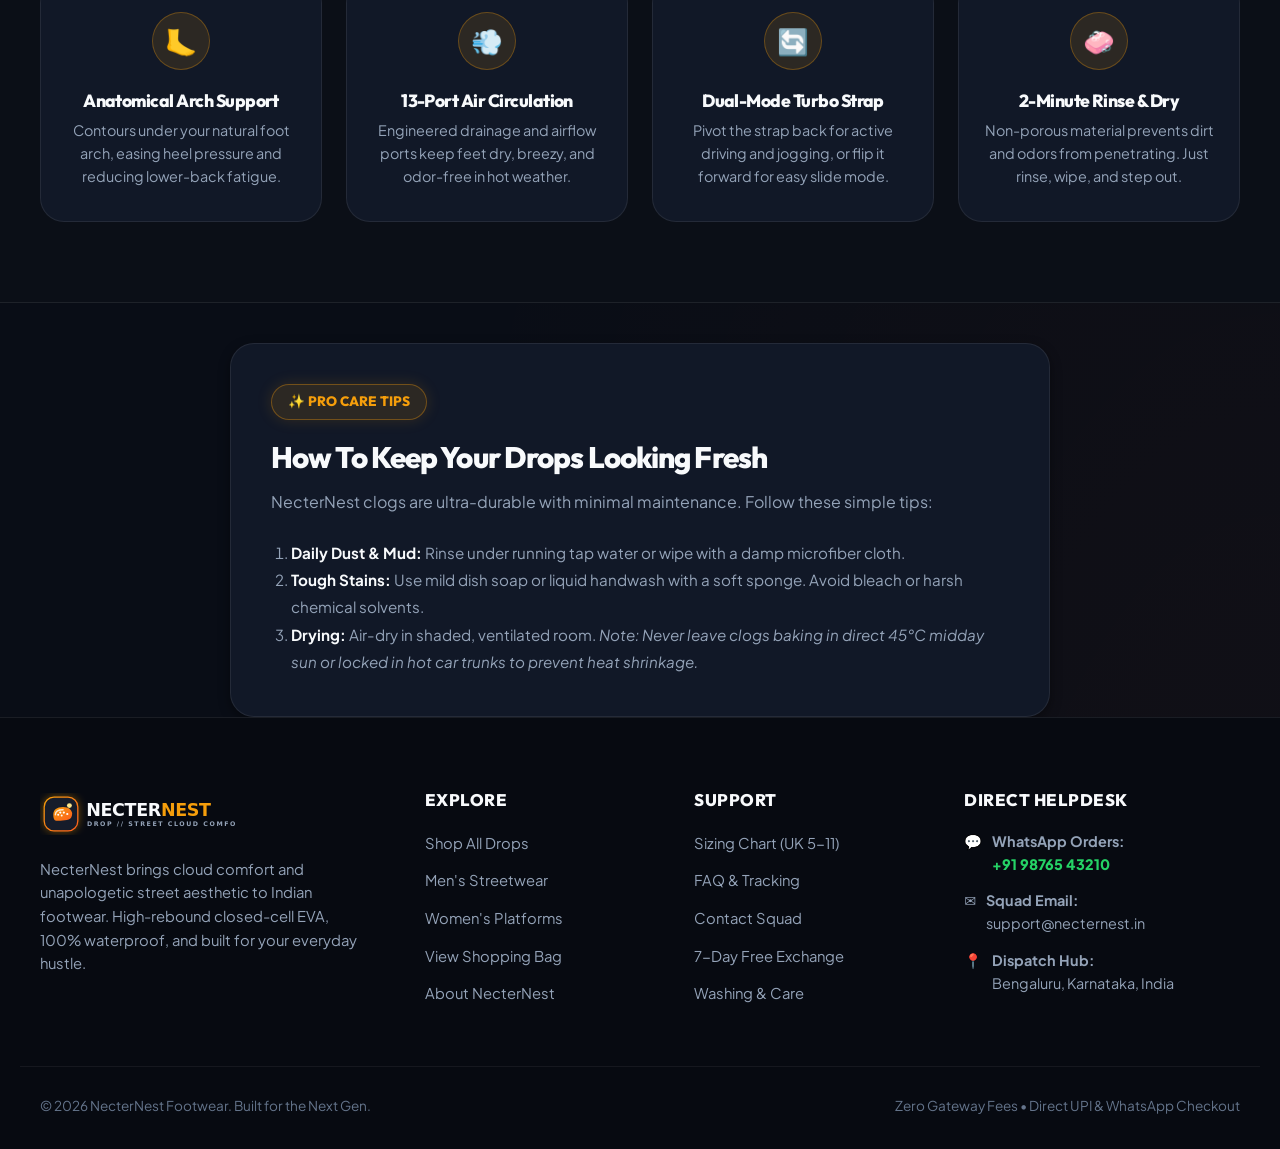
==== commit 11da9ff3: "feat(ui): modernized dark streetwear theme with Outfit font and cyber-amber accents" ====
--- a/about.html
+++ b/about.html
@@ -4,14 +4,14 @@
   <meta charset="UTF-8">
   <meta name="viewport" content="width=device-width, initial-scale=1.0">
   
-  <title>About NecterNest — The Story Behind India's Sweetest Comfort Footwear</title>
-  <meta name="title" content="About NecterNest — The Story Behind India's Sweetest Comfort Footwear">
+  <title>The Brand — NecterNest Cloud Comfort Streetwear India</title>
+  <meta name="title" content="The Brand — NecterNest Cloud Comfort Streetwear India">
   <meta name="description" content="Discover how NecterNest was created to bring cloud-soft, 100% waterproof EVA clogs to Indian feet at honest prices under ₹1,000.">
   <meta name="keywords" content="about NecterNest, Indian footwear startup, EVA foam clogs India, comfortable shoes">
 
   <!-- Open Graph -->
   <meta property="og:type" content="website">
-  <meta property="og:url" content="https://necternest.in/about.html">
+  <meta property="og:url" content="https://devaritra009.github.io/necternest/about.html">
   <meta property="og:title" content="About NecterNest — Born for Pure Everyday Indian Comfort">
   <meta property="og:description" content="Featherlight, waterproof clogs designed to conquer Indian monsoons, commutes, and daily hustle.">
   <meta property="og:image" content="images/clog-honey-amber.svg">
@@ -19,10 +19,10 @@
   <!-- Favicon -->
   <link rel="icon" type="image/svg+xml" href="images/logo.svg">
 
-  <!-- Google Fonts -->
+  <!-- Google Fonts: Outfit + Plus Jakarta Sans -->
   <link rel="preconnect" href="https://fonts.googleapis.com">
   <link rel="preconnect" href="https://fonts.gstatic.com" crossorigin>
-  <link href="https://fonts.googleapis.com/css2?family=Plus+Jakarta+Sans:wght@400;500;600;700;800&display=swap" rel="stylesheet">
+  <link href="https://fonts.googleapis.com/css2?family=Outfit:wght@400;600;700;800;900&family=Plus+Jakarta+Sans:wght@400;500;600;700;800&display=swap" rel="stylesheet">
 
   <!-- Stylesheet -->
   <link rel="stylesheet" href="css/style.css">
@@ -31,7 +31,7 @@
 
   <!-- Top Announcement Bar -->
   <div class="announcement-bar" role="region" aria-label="Announcement">
-    <span>🔥 <strong>LAUNCH OFFER:</strong> Flat ₹100 OFF with code <strong>FIRSTNEST</strong> | Free Delivery over ₹999!</span>
+    <span>⚡ <strong>DROP 01 LIVE //</strong> UNFILTERED COMFORT • FLAT ₹100 OFF WITH CODE <span class="badge-code">FIRSTNEST</span> • FREE DELIVERY OVER ₹999</span>
   </div>
 
   <!-- Header -->
@@ -43,11 +43,11 @@
 
       <nav class="nav-links" id="primary-nav" aria-label="Main Navigation">
         <a href="index.html" class="nav-link">Home</a>
-        <a href="shop.html" class="nav-link">Shop All Clogs</a>
+        <a href="shop.html" class="nav-link">Shop Drops</a>
         <a href="shop.html?cat=Men" class="nav-link">Men</a>
         <a href="shop.html?cat=Women" class="nav-link">Women</a>
-        <a href="about.html" class="nav-link active">About Us</a>
-        <a href="contact.html" class="nav-link">Contact &amp; FAQ</a>
+        <a href="about.html" class="nav-link active">The Brand</a>
+        <a href="contact.html" class="nav-link">Help &amp; FAQ</a>
       </nav>
 
       <div class="header-actions">
@@ -76,41 +76,41 @@
     <!-- About Hero -->
     <section class="page-hero">
       <div class="container">
-        <span class="hero-pill">🍯 OUR COMFORT STORY</span>
-        <h1>Born for Pure Everyday Indian Comfort</h1>
-        <p>Why should supreme footwear comfort cost ₹4,000+? At NecterNest, we set out to build the coziest, most durable clogs in India — at an honest price anyone can afford.</p>
+        <span class="hero-pill">⚡ THE ORIGIN STORY</span>
+        <h1>BORN FOR THE NEXT GEN DAILY HUSTLE</h1>
+        <p>Why should supreme footwear comfort cost ₹4,000+? We set out to disrupt the Indian footwear space with high-rebound closed-cell EVA clogs at an honest price anyone can afford.</p>
       </div>
     </section>
 
     <!-- Story Grid -->
     <section class="container story-grid">
       <div>
-        <span class="hero-pill">💡 HOW IT STARTED</span>
-        <h2 style="margin-bottom: 1rem;">The "Nest" For Your Tired Feet</h2>
+        <span class="hero-pill">💡 STREETWEAR MEETS ANATOMY</span>
+        <h2 style="margin-bottom: 1rem;">The "Nest" For Your Feet</h2>
         <p style="margin-bottom: 1rem;">
-          In India, our footwear goes through a lot. Waterlogged roads in the monsoons, hot pavements in the summer, crowded train stations, and long shifts on hospital floors or college campuses.
+          In Indian cities, our footwear goes through intense conditions. Waterlogged streets during sudden monsoons, hot concrete pavements, 15,000-step college days, and crowded transit hubs.
         </p>
         <p style="margin-bottom: 1rem;">
-          Traditional shoes get soggy and smell. Cheap slippers offer zero arch support and cause heel pain. And imported branded clogs charge absurd markups.
+          Traditional canvas sneakers get soaked and smelly. Cheap flat slides offer zero arch support and wreck your posture. And foreign hype brands charge outrageous markups.
         </p>
-        <p style="margin-bottom: 1.5rem;">
-          <strong>That’s why we created NecterNest.</strong> A footwear brand designed with dual-density high-resilience EVA foam — cushioning your feet like a soft nest, infused with vibrant sweet colorways that put a bounce in your daily stride.
+        <p style="margin-bottom: 1.75rem;">
+          <strong>That’s where NecterNest comes in.</strong> We custom-molded high-density EVA foam that absorbs heavy impacts, repels water instantly, and fits right into modern street fashion.
         </p>
         <div style="display: flex; gap: 1rem; flex-wrap: wrap;">
-          <a href="shop.html" class="btn btn-primary">Shop 12 Clog Styles &rarr;</a>
-          <button type="button" class="btn btn-secondary" onclick="openSizeModal()">View Size Guide</button>
+          <a href="shop.html" class="btn btn-primary">Cop 12 Clog Drops &rarr;</a>
+          <button type="button" class="btn btn-secondary" onclick="openSizeModal()">View Sizing Chart</button>
         </div>
       </div>
 
       <div>
         <div style="background-color: var(--bg-surface); border: 1px solid var(--border-color); border-radius: var(--radius-xl); padding: 2rem; box-shadow: var(--shadow-md);">
           <img src="images/clog-honey-amber.svg" alt="NecterNest Craftsmanship" style="border-radius: var(--radius-lg); margin-bottom: 1.5rem;">
-          <h3 style="font-size: 1.25rem; margin-bottom: 0.5rem;">The 4 NecterNest Promises</h3>
-          <ul class="feature-bullets" style="font-size: 0.95rem;">
-            <li><strong>1. Real Cloud EVA Foam:</strong> Never goes flat or squishes out of shape.</li>
-            <li><strong>2. 100% Monsoon Proof:</strong> Dries in minutes; impervious to water and mud.</li>
-            <li><strong>3. Honest Pricing:</strong> Everything between ₹799 and ₹999. No ₹4,000 hype tax.</li>
-            <li><strong>4. 7-Day Hassle-Free Swap:</strong> If the size doesn’t fit, we replace it gladly.</li>
+          <h3 style="font-size: 1.35rem; margin-bottom: 0.75rem;">The 4 Core Pillars</h3>
+          <ul class="feature-bullets" style="font-size: 0.95rem; color: var(--text-muted);">
+            <li><strong style="color: var(--text-main);">1. High-Density Closed-Cell EVA:</strong> Rebounds step after step without compressing flat.</li>
+            <li><strong style="color: var(--text-main);">2. 100% Monsoon Proof:</strong> Mud &amp; water wash off in seconds under tap water.</li>
+            <li><strong style="color: var(--text-main);">3. Honest Price (₹799 - ₹999):</strong> Premium comfort without the ₹4,000 brand tax.</li>
+            <li><strong style="color: var(--text-main);">4. 7-Day Hassle-Free Swap:</strong> Got the wrong size? We replace it swiftly via WhatsApp.</li>
           </ul>
         </div>
       </div>
@@ -120,34 +120,34 @@
     <section class="why-section">
       <div class="container">
         <div class="text-center" style="max-width: 680px; margin: 0 auto;">
-          <span class="hero-pill">🔬 THE SCIENCE</span>
-          <h2>What Makes NecterNest Clogs So Comfortable?</h2>
-          <p class="mt-2">Every pair is molded with precision comfort anatomy that supports natural human biomechanics.</p>
+          <span class="hero-pill">🔬 ERGONOMIC ENGINEERING</span>
+          <h2>The Tech Inside Every Pair</h2>
+          <p class="mt-2">Every curve and ventilation port is engineered to support natural human biomechanics.</p>
         </div>
 
         <div class="features-grid">
           <div class="feature-box">
             <div class="feature-icon-circle">🦶</div>
             <h4>Anatomical Arch Support</h4>
-            <p>Contours perfectly under your foot’s natural arch, reducing plantar pressure and lower back fatigue.</p>
+            <p>Contours under your natural foot arch, easing heel pressure and reducing lower-back fatigue.</p>
           </div>
 
           <div class="feature-box">
             <div class="feature-icon-circle">💨</div>
-            <h4>13-Port Air Flow</h4>
-            <p>Engineered drainage and ventilation holes keep feet dry, breezy, and odor-free in hot humid weather.</p>
+            <h4>13-Port Air Circulation</h4>
+            <p>Engineered drainage and airflow ports keep feet dry, breezy, and odor-free in hot weather.</p>
           </div>
 
           <div class="feature-box">
             <div class="feature-icon-circle">🔄</div>
-            <h4>Dual-Position Strap</h4>
-            <p>Pivot the strap back for locked-in driving &amp; jogging, or forward for instant slip-on slide mode.</p>
+            <h4>Dual-Mode Turbo Strap</h4>
+            <p>Pivot the strap back for active driving and jogging, or flip it forward for easy slide mode.</p>
           </div>
 
           <div class="feature-box">
             <div class="feature-icon-circle">🧼</div>
-            <h4>Easy 2-Minute Wash</h4>
-            <p>Non-porous closed-cell material means dirt cannot soak in. Just rinse with water, wipe, and wear.</p>
+            <h4>2-Minute Rinse &amp; Dry</h4>
+            <p>Non-porous material prevents dirt and odors from penetrating. Just rinse, wipe, and step out.</p>
           </div>
         </div>
       </div>
@@ -155,15 +155,15 @@
 
     <!-- Cleaning & Care Guide Section -->
     <section class="container mt-5 mb-5" id="care">
-      <div style="background-color: var(--bg-surface); border: 1px solid var(--border-color); border-radius: var(--radius-xl); padding: 2.5rem; max-width: 800px; margin: 0 auto;">
-        <span class="hero-pill">✨ PRO TIPS</span>
-        <h2 style="font-size: 1.6rem; margin-bottom: 0.75rem;">How To Care For Your NecterNest Clogs</h2>
-        <p style="margin-bottom: 1.25rem;">NecterNest clogs are virtually indestructible with minimal care. Follow these quick steps to keep them looking fresh out of the box:</p>
+      <div style="background-color: var(--bg-surface); border: 1px solid var(--border-color); border-radius: var(--radius-xl); padding: 2.5rem; max-width: 820px; margin: 0 auto; box-shadow: var(--shadow-sm);">
+        <span class="hero-pill">✨ PRO CARE TIPS</span>
+        <h2 style="font-size: 1.85rem; margin-bottom: 0.85rem;">How To Keep Your Drops Looking Fresh</h2>
+        <p style="margin-bottom: 1.5rem;">NecterNest clogs are ultra-durable with minimal maintenance. Follow these simple tips:</p>
         
-        <ol style="padding-left: 1.25rem; list-style: decimal; color: var(--text-muted); font-size: 0.95rem; line-height: 1.7;">
-          <li><strong>Daily Dust &amp; Mud:</strong> Simply wash under tap water or wipe with a damp micro-fiber cloth.</li>
-          <li><strong>Stubborn Stains:</strong> Use mild dish soap or liquid detergent with a soft brush. Do not use bleach or harsh solvents.</li>
-          <li><strong>Drying:</strong> Air-dry in shaded, ventilated room. <em>Important: Do not leave clogs exposed to scorching midday car trunks or direct heat heaters, as high thermal exposure can cause EVA foam shrinkage.</em></li>
+        <ol style="padding-left: 1.25rem; list-style: decimal; color: var(--text-muted); font-size: 0.95rem; line-height: 1.8;">
+          <li><strong style="color: var(--text-main);">Daily Dust &amp; Mud:</strong> Rinse under running tap water or wipe with a damp microfiber cloth.</li>
+          <li><strong style="color: var(--text-main);">Tough Stains:</strong> Use mild dish soap or liquid handwash with a soft sponge. Avoid bleach or harsh chemical solvents.</li>
+          <li><strong style="color: var(--text-main);">Drying:</strong> Air-dry in shaded, ventilated room. <em>Note: Never leave clogs baking in direct 45°C midday sun or locked in hot car trunks to prevent heat shrinkage.</em></li>
         </ol>
       </div>
     </section>
@@ -174,47 +174,47 @@
     <div class="container footer-grid">
       <div class="footer-logo-desc">
         <a href="index.html" class="brand-logo" aria-label="NecterNest Home">
-          <img src="images/logo.svg" alt="NecterNest Logo" width="180" height="38" style="filter: brightness(0) invert(1);">
+          <img src="images/logo.svg" alt="NecterNest Logo" width="180" height="38">
         </a>
-        <p>NecterNest brings cloud-like comfort and sweet vibrant style to everyday footwear in India. Ergonomically molded, 100% waterproof, and built for your daily hustle.</p>
+        <p>NecterNest brings cloud comfort and unapologetic street aesthetic to Indian footwear. High-rebound closed-cell EVA, 100% waterproof, and built for your everyday hustle.</p>
       </div>
 
       <div class="footer-col">
-        <h4>Explore</h4>
+        <h4>EXPLORE</h4>
         <ul class="footer-links">
-          <li><a href="shop.html">Shop All Clogs</a></li>
-          <li><a href="shop.html?cat=Men">Men's Footwear</a></li>
-          <li><a href="shop.html?cat=Women">Women's Footwear</a></li>
-          <li><a href="cart.html">View Cart</a></li>
+          <li><a href="shop.html">Shop All Drops</a></li>
+          <li><a href="shop.html?cat=Men">Men's Streetwear</a></li>
+          <li><a href="shop.html?cat=Women">Women's Platforms</a></li>
+          <li><a href="cart.html">View Shopping Bag</a></li>
           <li><a href="about.html">About NecterNest</a></li>
         </ul>
       </div>
 
       <div class="footer-col">
-        <h4>Help &amp; Support</h4>
+        <h4>SUPPORT</h4>
         <ul class="footer-links">
-          <li><a href="javascript:void(0)" onclick="openSizeModal()">Size Guide (UK 5-11)</a></li>
+          <li><a href="javascript:void(0)" onclick="openSizeModal()">Sizing Chart (UK 5-11)</a></li>
           <li><a href="contact.html#faq">FAQ &amp; Tracking</a></li>
-          <li><a href="contact.html">Contact Us</a></li>
-          <li><a href="about.html#exchange">7-Day Easy Exchange</a></li>
-          <li><a href="about.html#care">Cleaning &amp; Care</a></li>
+          <li><a href="contact.html">Contact Squad</a></li>
+          <li><a href="about.html#exchange">7-Day Free Exchange</a></li>
+          <li><a href="about.html#care">Washing &amp; Care</a></li>
         </ul>
       </div>
 
       <div class="footer-col">
-        <h4>Direct Helpdesk</h4>
+        <h4>DIRECT HELPDESK</h4>
         <ul class="footer-contact-list">
           <li>
             <span>💬</span> 
             <div>
               <strong>WhatsApp Orders:</strong><br>
-              <a href="https://wa.me/919876543210" target="_blank" style="color: #25D366; font-weight: 700;">+91 98765 43210</a>
+              <a href="https://wa.me/919876543210" target="_blank" style="color: #25D366; font-weight: 800;">+91 98765 43210</a>
             </div>
           </li>
           <li>
             <span>✉️</span> 
             <div>
-              <strong>Support Email:</strong><br>
+              <strong>Squad Email:</strong><br>
               support@necternest.in
             </div>
           </li>
@@ -230,8 +230,8 @@
     </div>
 
     <div class="container footer-bottom">
-      <div>&copy; 2026 NecterNest Footwear. All rights reserved. Built with pure comfort.</div>
-      <div>Designed for Indian Shoppers • Secure Direct UPI &amp; WhatsApp Checkout</div>
+      <div>&copy; 2026 NecterNest Footwear. Built for the Next Gen.</div>
+      <div>Zero Gateway Fees • Direct UPI &amp; WhatsApp Checkout</div>
     </div>
   </footer>
 
--- a/css/style.css
+++ b/css/style.css
@@ -1,50 +1,56 @@
 /* ==========================================================================
-   NECTERNEST - CLOUD COMFORT CLOGS
-   Style Sheet (Vanilla CSS3)
-   Theme: Sweet & Fresh (Honey Amber, Warm Peach, Clean White, Dark Slate)
-   Mobile-First Architecture (Optimized for 375px+ screens)
+   NECTERNEST — CLOUD STREET COMFORT FOOTWEAR
+   Theme: Modern Dark Mode & Cyber-Amber Streetwear Aesthetic
+   Target Audience: 18+ Gen-Z, College Students, Commuters & Sneakerheads
+   Fonts: Outfit (Display & Headings) + Plus Jakarta Sans (Body & UI)
+   Mobile-First (Tested for 375px+ screens)
    ========================================================================== */
 
 /* --------------------------------------------------------------------------
-   1. CSS VARIABLES & DESIGN SYSTEM
+   1. CSS VARIABLES & DESIGN SYSTEM (DARK MODE)
    -------------------------------------------------------------------------- */
 :root {
-  /* Brand Primary & Accents */
-  --primary: #F59E0B;          /* Warm Honey Amber */
-  --primary-hover: #D97706;    /* Deep Honey */
-  --primary-light: #FEF3C7;    /* Creamy Amber Tint */
-  --accent: #EA580C;           /* Sweet Coral / Peach Orange */
-  --accent-hover: #C2410C;
-  --accent-light: #FFEDD5;
-
-  /* Neutrals & Surfaces */
-  --bg-page: #FAF9F6;          /* Soft Warm Off-White */
-  --bg-surface: #FFFFFF;       /* Pure White Cards */
-  --bg-subtle: #F1F5F9;        /* Light Slate Gray */
-  --border-color: #E2E8F0;     /* Clean Border */
+  /* Brand Primary & Accents (Cyber Honey & Blaze Coral) */
+  --primary: #F59E0B;              /* Radiant Amber */
+  --primary-hover: #D97706;        /* Deep Golden Amber */
+  --primary-glow: rgba(245, 158, 11, 0.35);
+  --primary-subtle: rgba(245, 158, 11, 0.12);
+  
+  --accent: #FF5E1E;               /* Blaze Orange / Neon Coral */
+  --accent-hover: #E0480A;
+  --accent-glow: rgba(255, 94, 30, 0.35);
+  --accent-subtle: rgba(255, 94, 30, 0.12);
+
+  /* Modern Dark Tone Neutrals */
+  --bg-page: #090D16;              /* Deep Midnight Obsidian */
+  --bg-surface: #111827;           /* Card Dark Slate */
+  --bg-surface-elevated: #161F30;  /* Elevated Card / Dropdown */
+  --bg-subtle: #1E293B;            /* Input & Pill Surface */
+  --border-color: rgba(255, 255, 255, 0.08); /* Crisp Glassmorphic Border */
   --border-focus: #F59E0B;
-
-  /* Typography Colors */
-  --text-main: #0F172A;        /* Deep Charcoal / Ink */
-  --text-muted: #64748B;       /* Slate Medium */
-  --text-light: #94A3B8;       /* Light Slate */
-  --text-white: #FFFFFF;
-
-  /* Status & Accents */
+  --border-glow: rgba(245, 158, 11, 0.4);
+
+  /* High Contrast Typography */
+  --text-main: #F8FAFC;            /* Pure Crisp White */
+  --text-muted: #94A3B8;           /* Cool Slate Gray */
+  --text-light: #64748B;           /* Dim Slate */
+  --text-inverse: #090D16;
+
+  /* Status Colors */
   --success: #10B981;
-  --success-light: #ECFDF5;
-  --danger: #EF4444;
+  --success-glow: rgba(16, 185, 129, 0.3);
+  --danger: #F43F5E;
   --whatsapp: #25D366;
-  --whatsapp-dark: #128C7E;
-
-  /* Shadows */
-  --shadow-xs: 0 1px 2px rgba(15, 23, 42, 0.05);
-  --shadow-sm: 0 4px 6px -1px rgba(15, 23, 42, 0.07), 0 2px 4px -2px rgba(15, 23, 42, 0.05);
-  --shadow-md: 0 10px 15px -3px rgba(15, 23, 42, 0.08), 0 4px 6px -4px rgba(15, 23, 42, 0.04);
-  --shadow-lg: 0 20px 25px -5px rgba(15, 23, 42, 0.1), 0 8px 10px -6px rgba(15, 23, 42, 0.04);
-  --shadow-amber: 0 10px 20px -5px rgba(245, 158, 11, 0.35);
-
-  /* Border Radii */
+  --whatsapp-glow: rgba(37, 211, 102, 0.4);
+
+  /* Shadows & Neon Glows */
+  --shadow-sm: 0 4px 12px rgba(0, 0, 0, 0.4);
+  --shadow-md: 0 10px 25px -4px rgba(0, 0, 0, 0.6);
+  --shadow-lg: 0 20px 35px -6px rgba(0, 0, 0, 0.75);
+  --shadow-neon: 0 0 25px rgba(245, 158, 11, 0.3);
+  --shadow-accent: 0 0 25px rgba(255, 94, 30, 0.3);
+
+  /* Radii */
   --radius-sm: 8px;
   --radius-md: 12px;
   --radius-lg: 18px;
@@ -52,8 +58,8 @@
   --radius-full: 9999px;
 
   /* Transitions */
-  --transition-fast: 0.15s ease;
-  --transition-normal: 0.25s ease;
+  --transition-fast: 0.15s cubic-bezier(0.4, 0, 0.2, 1);
+  --transition-normal: 0.25s cubic-bezier(0.4, 0, 0.2, 1);
   --transition-smooth: 0.35s cubic-bezier(0.16, 1, 0.3, 1);
 
   /* Dimensions */
@@ -77,14 +83,17 @@
 }
 
 body {
-  font-family: 'Plus Jakarta Sans', system-ui, -apple-system, BlinkMacSystemFont, "Segoe UI", Roboto, sans-serif;
+  font-family: 'Plus Jakarta Sans', system-ui, -apple-system, sans-serif;
   color: var(--text-main);
   background-color: var(--bg-page);
-  line-height: 1.55;
+  line-height: 1.6;
   min-height: 100vh;
   display: flex;
   flex-direction: column;
   overflow-x: hidden;
+  background-image: 
+    radial-gradient(at 0% 0%, rgba(245, 158, 11, 0.04) 0px, transparent 50%),
+    radial-gradient(at 100% 100%, rgba(255, 94, 30, 0.04) 0px, transparent 50%);
 }
 
 main {
@@ -100,7 +109,7 @@
 a {
   color: inherit;
   text-decoration: none;
-  transition: color var(--transition-fast);
+  transition: all var(--transition-fast);
 }
 
 button, input, select, textarea {
@@ -123,7 +132,7 @@
 /* Responsive Container */
 .container {
   width: 100%;
-  max-width: 1220px;
+  max-width: 1240px;
   margin-left: auto;
   margin-right: auto;
   padding-left: 1.25rem;
@@ -131,24 +140,25 @@
 }
 
 /* --------------------------------------------------------------------------
-   3. TYPOGRAPHY
+   3. MODERN STREETWEAR TYPOGRAPHY
    -------------------------------------------------------------------------- */
 h1, h2, h3, h4, h5, h6 {
+  font-family: 'Outfit', sans-serif;
   color: var(--text-main);
   font-weight: 800;
-  line-height: 1.25;
-  letter-spacing: -0.02em;
-}
-
-h1 { font-size: 2rem; }
-h2 { font-size: 1.625rem; }
-h3 { font-size: 1.25rem; }
+  line-height: 1.2;
+  letter-spacing: -0.03em;
+}
+
+h1 { font-size: 2.25rem; }
+h2 { font-size: 1.85rem; }
+h3 { font-size: 1.35rem; }
 h4 { font-size: 1.1rem; }
 
 @media (min-width: 768px) {
-  h1 { font-size: 2.85rem; }
-  h2 { font-size: 2.15rem; }
-  h3 { font-size: 1.5rem; }
+  h1 { font-size: 3.25rem; letter-spacing: -0.04em; }
+  h2 { font-size: 2.35rem; }
+  h3 { font-size: 1.6rem; }
 }
 
 p {
@@ -158,7 +168,7 @@
 
 .text-center { text-align: center; }
 .text-success { color: var(--success); }
-.text-primary { color: var(--primary-hover); }
+.text-primary { color: var(--primary); }
 .mt-2 { margin-top: 0.5rem; }
 .mt-3 { margin-top: 1rem; }
 .mt-4 { margin-top: 1.5rem; }
@@ -166,7 +176,7 @@
 .w-100 { width: 100%; }
 
 /* --------------------------------------------------------------------------
-   4. BUTTONS & INTERACTIVE ELEMENTS (Min 44px tap targets)
+   4. BUTTONS & CATCHY INTERACTION (Min 44px tap targets)
    -------------------------------------------------------------------------- */
 .btn {
   display: inline-flex;
@@ -174,71 +184,82 @@
   justify-content: center;
   gap: 0.5rem;
   min-height: var(--min-touch-target);
-  padding: 0.65rem 1.4rem;
+  padding: 0.7rem 1.5rem;
+  font-family: 'Outfit', sans-serif;
   font-size: 0.95rem;
-  font-weight: 700;
+  font-weight: 800;
+  letter-spacing: 0.3px;
   border-radius: var(--radius-full);
   transition: all var(--transition-normal);
   text-align: center;
   white-space: nowrap;
+  position: relative;
+  overflow: hidden;
 }
 
 .btn-primary {
   background: linear-gradient(135deg, var(--primary), var(--accent));
-  color: var(--text-white);
-  box-shadow: var(--shadow-amber);
+  color: #090D16;
+  box-shadow: 0 4px 20px var(--primary-glow);
+  border: 1px solid rgba(255, 255, 255, 0.2);
 }
 
 .btn-primary:hover {
-  background: linear-gradient(135deg, #E58E00, #D84F07);
+  background: linear-gradient(135deg, #FBBF24, #FF7033);
   transform: translateY(-2px);
-  box-shadow: 0 12px 24px -6px rgba(234, 88, 12, 0.45);
+  box-shadow: 0 8px 25px var(--accent-glow);
 }
 
 .btn-secondary {
-  background-color: var(--bg-surface);
-  color: var(--text-main);
-  border: 1.5px solid var(--border-color);
+  background-color: var(--bg-surface-elevated);
+  color: var(--text-main);
+  border: 1px solid var(--border-color);
+  backdrop-filter: blur(8px);
 }
 
 .btn-secondary:hover {
   background-color: var(--bg-subtle);
-  border-color: var(--text-muted);
+  border-color: var(--primary);
+  color: var(--primary);
+  transform: translateY(-2px);
 }
 
 .btn-outline {
   background-color: transparent;
   color: var(--text-main);
-  border: 1.5px solid var(--text-main);
+  border: 1.5px solid rgba(255, 255, 255, 0.2);
 }
 
 .btn-outline:hover {
-  background-color: var(--text-main);
-  color: var(--text-white);
+  border-color: var(--primary);
+  background-color: var(--primary-subtle);
+  color: var(--primary);
 }
 
 .btn-whatsapp-order {
   background-color: var(--whatsapp);
-  color: #FFFFFF;
-  box-shadow: 0 8px 16px -4px rgba(37, 211, 102, 0.4);
+  color: #090D16;
+  font-weight: 800;
+  box-shadow: 0 4px 18px var(--whatsapp-glow);
+  border: 1px solid rgba(255, 255, 255, 0.2);
 }
 
 .btn-whatsapp-order:hover {
-  background-color: var(--whatsapp-dark);
-  color: #FFFFFF;
+  background-color: #2ee672;
   transform: translateY(-2px);
-  box-shadow: 0 12px 20px -4px rgba(37, 211, 102, 0.5);
+  box-shadow: 0 8px 26px var(--whatsapp-glow);
+  color: #090D16;
 }
 
 .btn-sm {
-  min-height: 38px;
-  padding: 0.4rem 0.9rem;
+  min-height: 40px;
+  padding: 0.45rem 1.1rem;
   font-size: 0.85rem;
 }
 
 .btn-lg {
   min-height: 52px;
-  padding: 0.9rem 2rem;
+  padding: 0.95rem 2.25rem;
   font-size: 1.05rem;
 }
 
@@ -250,43 +271,46 @@
 }
 
 /* --------------------------------------------------------------------------
-   5. TOP ANNOUNCEMENT BAR
+   5. TOP ANNOUNCEMENT BAR (TICKER TAPE)
    -------------------------------------------------------------------------- */
 .announcement-bar {
-  background: linear-gradient(90deg, #EA580C, #F59E0B, #EA580C);
-  background-size: 200% auto;
-  animation: shineGradient 6s linear infinite;
-  color: #FFFFFF;
+  background: linear-gradient(90deg, #131B2B, #1E293B, #131B2B);
+  border-bottom: 1px solid var(--border-color);
+  color: var(--text-main);
+  font-family: 'Outfit', sans-serif;
   font-size: 0.825rem;
-  font-weight: 700;
+  font-weight: 800;
+  letter-spacing: 0.8px;
   text-align: center;
-  padding: 0.5rem 1rem;
-  letter-spacing: 0.3px;
-}
-
-.announcement-bar a {
-  text-decoration: underline;
-  margin-left: 0.3rem;
-  color: #FEF3C7;
-}
-
-@keyframes shineGradient {
-  to { background-position: 200% center; }
+  padding: 0.55rem 1rem;
+}
+
+.announcement-bar strong {
+  color: var(--primary);
+}
+
+.announcement-bar .badge-code {
+  background-color: var(--primary);
+  color: #090D16;
+  padding: 0.15rem 0.5rem;
+  border-radius: var(--radius-sm);
+  margin: 0 0.25rem;
+  font-weight: 900;
 }
 
 /* --------------------------------------------------------------------------
-   6. HEADER & NAVIGATION
+   6. HEADER & NAVIGATION (MODERN DARK GLASS)
    -------------------------------------------------------------------------- */
 .site-header {
   position: sticky;
   top: 0;
   z-index: 100;
-  background-color: rgba(255, 255, 255, 0.95);
-  backdrop-filter: blur(12px);
-  -webkit-backdrop-filter: blur(12px);
+  background-color: rgba(9, 13, 22, 0.85);
+  backdrop-filter: blur(16px);
+  -webkit-backdrop-filter: blur(16px);
   border-bottom: 1px solid var(--border-color);
   height: var(--header-height);
-  transition: box-shadow var(--transition-fast);
+  transition: all var(--transition-fast);
 }
 
 .header-inner {
@@ -303,11 +327,11 @@
 }
 
 .brand-logo img {
-  height: 40px;
+  height: 42px;
   width: auto;
 }
 
-/* Desktop Nav */
+/* Desktop Nav Links */
 .nav-links {
   display: flex;
   align-items: center;
@@ -315,15 +339,17 @@
 }
 
 .nav-link {
+  font-family: 'Outfit', sans-serif;
   font-size: 0.95rem;
-  font-weight: 600;
-  color: var(--text-main);
+  font-weight: 700;
+  color: var(--text-muted);
   position: relative;
   padding: 0.5rem 0;
+  letter-spacing: 0.2px;
 }
 
 .nav-link:hover, .nav-link.active {
-  color: var(--accent);
+  color: var(--text-main);
 }
 
 .nav-link.active::after {
@@ -333,11 +359,12 @@
   left: 0;
   width: 100%;
   height: 2.5px;
-  background-color: var(--accent);
+  background: linear-gradient(90deg, var(--primary), var(--accent));
   border-radius: var(--radius-full);
-}
-
-/* Header Action Icons */
+  box-shadow: 0 0 10px var(--primary-glow);
+}
+
+/* Header Actions */
 .header-actions {
   display: flex;
   align-items: center;
@@ -352,24 +379,27 @@
   width: 44px;
   height: 44px;
   border-radius: var(--radius-full);
-  background-color: var(--bg-subtle);
+  background-color: var(--bg-surface-elevated);
+  border: 1px solid var(--border-color);
   color: var(--text-main);
   transition: all var(--transition-fast);
 }
 
 .cart-icon-btn:hover {
-  background-color: var(--primary-light);
-  color: var(--accent);
+  border-color: var(--primary);
+  background-color: var(--primary-subtle);
+  color: var(--primary);
+  box-shadow: 0 0 15px var(--primary-glow);
 }
 
 .cart-count-badge {
   position: absolute;
-  top: 2px;
-  right: 2px;
-  background-color: var(--accent);
-  color: #FFFFFF;
+  top: 1px;
+  right: 1px;
+  background: linear-gradient(135deg, var(--accent), var(--primary));
+  color: #090D16;
   font-size: 0.72rem;
-  font-weight: 800;
+  font-weight: 900;
   min-width: 20px;
   height: 20px;
   border-radius: var(--radius-full);
@@ -377,7 +407,7 @@
   align-items: center;
   justify-content: center;
   padding: 0 4px;
-  box-shadow: 0 2px 5px rgba(234, 88, 12, 0.4);
+  box-shadow: 0 0 10px var(--accent-glow);
 }
 
 .hamburger-btn {
@@ -389,19 +419,20 @@
   align-items: center;
   gap: 5px;
   border-radius: var(--radius-sm);
-  background-color: var(--bg-subtle);
+  background-color: var(--bg-surface-elevated);
+  border: 1px solid var(--border-color);
 }
 
 .hamburger-btn span {
   display: block;
-  width: 22px;
-  height: 2.5px;
+  width: 20px;
+  height: 2px;
   background-color: var(--text-main);
   border-radius: 2px;
   transition: all var(--transition-fast);
 }
 
-/* Mobile Nav Styles (under 860px) */
+/* Mobile Nav Drawer (under 860px) */
 @media (max-width: 860px) {
   .hamburger-btn {
     display: flex;
@@ -411,9 +442,10 @@
     position: fixed;
     top: var(--header-height);
     right: -100%;
-    width: 280px;
+    width: 290px;
     height: calc(100vh - var(--header-height));
-    background-color: var(--bg-surface);
+    background-color: #0F172A;
+    border-left: 1px solid var(--border-color);
     flex-direction: column;
     align-items: flex-start;
     padding: 2rem 1.5rem;
@@ -429,9 +461,9 @@
 
   .nav-link {
     width: 100%;
-    font-size: 1.1rem;
+    font-size: 1.15rem;
     padding: 0.6rem 0;
-    border-bottom: 1px solid var(--border-color);
+    border-bottom: 1px solid rgba(255, 255, 255, 0.05);
   }
 
   .nav-overlay {
@@ -440,8 +472,8 @@
     left: 0;
     width: 100vw;
     height: calc(100vh - var(--header-height));
-    background-color: rgba(15, 23, 42, 0.45);
-    backdrop-filter: blur(4px);
+    background-color: rgba(0, 0, 0, 0.75);
+    backdrop-filter: blur(6px);
     opacity: 0;
     visibility: hidden;
     transition: all var(--transition-fast);
@@ -455,12 +487,11 @@
 }
 
 /* --------------------------------------------------------------------------
-   7. HERO BANNER
+   7. HERO BANNER (DARK CYBER-STREETWEAR)
    -------------------------------------------------------------------------- */
 .hero-section {
   position: relative;
-  padding: 3rem 0 4rem;
-  background: radial-gradient(circle at 80% 20%, #FEF3C7 0%, #FAF9F6 60%);
+  padding: 3.5rem 0 4.5rem;
   overflow: hidden;
 }
 
@@ -473,7 +504,7 @@
 
 @media (min-width: 860px) {
   .hero-grid {
-    grid-template-columns: 1.15fr 0.85fr;
+    grid-template-columns: 1.1fr 0.9fr;
     gap: 3.5rem;
   }
 }
@@ -482,30 +513,32 @@
   display: inline-flex;
   align-items: center;
   gap: 0.5rem;
-  background-color: var(--primary-light);
-  border: 1px solid rgba(245, 158, 11, 0.3);
-  padding: 0.35rem 0.9rem;
+  background-color: var(--primary-subtle);
+  border: 1px solid rgba(245, 158, 11, 0.35);
+  padding: 0.4rem 1rem;
   border-radius: var(--radius-full);
+  font-family: 'Outfit', sans-serif;
   font-size: 0.85rem;
-  font-weight: 700;
-  color: var(--primary-hover);
+  font-weight: 800;
+  color: var(--primary);
   margin-bottom: 1.25rem;
+  box-shadow: 0 0 15px rgba(245, 158, 11, 0.15);
 }
 
 .hero-title {
-  font-size: 2.35rem;
-  margin-bottom: 1.1rem;
-  line-height: 1.15;
+  font-size: 2.5rem;
+  margin-bottom: 1.2rem;
+  line-height: 1.1;
 }
 
 .hero-title span {
-  background: linear-gradient(135deg, var(--accent), var(--primary));
+  background: linear-gradient(135deg, var(--primary), var(--accent));
   -webkit-background-clip: text;
   -webkit-text-fill-color: transparent;
 }
 
 .hero-description {
-  font-size: 1.1rem;
+  font-size: 1.15rem;
   color: var(--text-muted);
   margin-bottom: 2rem;
   max-width: 540px;
@@ -523,7 +556,7 @@
   display: flex;
   flex-wrap: wrap;
   gap: 1.5rem;
-  padding-top: 1.25rem;
+  padding-top: 1.5rem;
   border-top: 1px solid var(--border-color);
 }
 
@@ -532,7 +565,7 @@
   align-items: center;
   gap: 0.5rem;
   font-size: 0.875rem;
-  font-weight: 600;
+  font-weight: 700;
   color: var(--text-main);
 }
 
@@ -540,6 +573,7 @@
   font-size: 1.25rem;
 }
 
+/* Hero Media Card Preview */
 .hero-card-preview {
   position: relative;
   background-color: var(--bg-surface);
@@ -548,28 +582,37 @@
   box-shadow: var(--shadow-lg);
   border: 1px solid var(--border-color);
   text-align: center;
+  transition: transform var(--transition-normal), border-color var(--transition-normal);
+}
+
+.hero-card-preview:hover {
+  border-color: rgba(245, 158, 11, 0.4);
+  box-shadow: var(--shadow-neon);
 }
 
 .hero-badge-float {
   position: absolute;
-  top: -12px;
+  top: -14px;
   right: 20px;
   background: linear-gradient(135deg, var(--accent), var(--primary));
-  color: #FFFFFF;
+  color: #090D16;
+  font-family: 'Outfit', sans-serif;
   font-size: 0.75rem;
-  font-weight: 800;
-  padding: 0.35rem 0.9rem;
+  font-weight: 900;
+  letter-spacing: 0.5px;
+  padding: 0.4rem 1rem;
   border-radius: var(--radius-full);
-  box-shadow: 0 4px 10px rgba(234, 88, 12, 0.3);
+  box-shadow: 0 4px 14px var(--accent-glow);
 }
 
 /* --------------------------------------------------------------------------
-   8. CATEGORY PILLS / QUICK LINKS
+   8. CATEGORY STRIP / QUICK FILTERS
    -------------------------------------------------------------------------- */
 .category-strip {
-  padding: 1.5rem 0;
+  padding: 1.25rem 0;
   border-bottom: 1px solid var(--border-color);
-  background-color: var(--bg-surface);
+  background-color: rgba(17, 24, 39, 0.6);
+  backdrop-filter: blur(10px);
 }
 
 .category-pills-row {
@@ -585,26 +628,29 @@
 }
 
 .filter-chip {
-  padding: 0.5rem 1.25rem;
+  padding: 0.55rem 1.35rem;
   border-radius: var(--radius-full);
-  background-color: var(--bg-subtle);
-  border: 1.5px solid transparent;
+  background-color: var(--bg-surface-elevated);
+  border: 1px solid var(--border-color);
+  font-family: 'Outfit', sans-serif;
   font-size: 0.9rem;
   font-weight: 700;
-  color: var(--text-main);
+  color: var(--text-muted);
   white-space: nowrap;
   transition: all var(--transition-fast);
 }
 
 .filter-chip:hover {
-  background-color: var(--primary-light);
-  color: var(--accent);
+  background-color: var(--bg-subtle);
+  color: var(--text-main);
+  border-color: rgba(255, 255, 255, 0.2);
 }
 
 .filter-chip.active {
-  background-color: var(--text-main);
-  color: #FFFFFF;
-  border-color: var(--text-main);
+  background: linear-gradient(135deg, var(--primary), var(--accent));
+  color: #090D16;
+  border-color: transparent;
+  box-shadow: 0 0 15px var(--primary-glow);
 }
 
 /* --------------------------------------------------------------------------
@@ -620,24 +666,26 @@
 }
 
 .section-title {
-  font-size: 1.85rem;
+  font-size: 2rem;
 }
 
 .section-subtitle {
   color: var(--text-muted);
-  font-size: 0.975rem;
+  font-size: 1rem;
   margin-top: 0.35rem;
 }
 
 .view-all-link {
-  font-weight: 700;
+  font-family: 'Outfit', sans-serif;
+  font-weight: 800;
+  color: var(--primary);
+  display: inline-flex;
+  align-items: center;
+  gap: 0.35rem;
+}
+
+.view-all-link:hover {
   color: var(--accent);
-  display: inline-flex;
-  align-items: center;
-  gap: 0.35rem;
-}
-
-.view-all-link:hover {
   text-decoration: underline;
 }
 
@@ -669,26 +717,27 @@
   }
 }
 
-/* Product Card */
+/* Modern Dark Product Card */
 .product-card {
   background-color: var(--bg-surface);
-  border-radius: var(--radius-lg);
+  border-radius: var(--radius-xl);
   border: 1px solid var(--border-color);
   overflow: hidden;
-  transition: transform var(--transition-normal), box-shadow var(--transition-normal);
+  transition: transform var(--transition-normal), border-color var(--transition-normal), box-shadow var(--transition-normal);
   display: flex;
   flex-direction: column;
+  position: relative;
 }
 
 .product-card:hover {
-  transform: translateY(-5px);
-  box-shadow: var(--shadow-lg);
-  border-color: rgba(245, 158, 11, 0.4);
+  transform: translateY(-6px);
+  border-color: rgba(245, 158, 11, 0.45);
+  box-shadow: 0 12px 30px -6px rgba(0, 0, 0, 0.8), 0 0 20px rgba(245, 158, 11, 0.2);
 }
 
 .product-card-media {
   position: relative;
-  background-color: #FFFDF7;
+  background-color: #0B0F17;
   overflow: hidden;
   aspect-ratio: 4 / 3;
 }
@@ -701,42 +750,48 @@
 }
 
 .product-card:hover .product-card-img {
-  transform: scale(1.05);
-}
-
+  transform: scale(1.06);
+}
+
+/* Badge styling */
 .badge {
   position: absolute;
   top: 12px;
   left: 12px;
+  font-family: 'Outfit', sans-serif;
   font-size: 0.72rem;
   font-weight: 800;
   text-transform: uppercase;
-  letter-spacing: 0.5px;
-  padding: 0.25rem 0.65rem;
+  letter-spacing: 0.8px;
+  padding: 0.3rem 0.75rem;
   border-radius: var(--radius-full);
-}
-
-.badge-bestseller { background-color: #0F172A; color: #FFFFFF; }
-.badge-new { background-color: var(--success); color: #FFFFFF; }
-.badge-trending { background-color: var(--accent); color: #FFFFFF; }
-.badge-top { background-color: #334155; color: #FFFFFF; }
-.badge-limited { background-color: #8B5CF6; color: #FFFFFF; }
-.badge-value { background-color: #0284C7; color: #FFFFFF; }
+  border: 1px solid rgba(255, 255, 255, 0.15);
+  backdrop-filter: blur(8px);
+}
+
+.badge-bestseller { background-color: rgba(9, 13, 22, 0.9); color: var(--primary); border-color: rgba(245, 158, 11, 0.4); }
+.badge-new { background-color: rgba(16, 185, 129, 0.2); color: #34D399; border-color: rgba(16, 185, 129, 0.4); }
+.badge-trending { background-color: rgba(255, 94, 30, 0.2); color: #FF7033; border-color: rgba(255, 94, 30, 0.4); }
+.badge-top { background-color: rgba(30, 41, 59, 0.8); color: #F8FAFC; }
+.badge-limited { background-color: rgba(168, 85, 247, 0.2); color: #C084FC; border-color: rgba(168, 85, 247, 0.4); }
+.badge-value { background-color: rgba(14, 165, 233, 0.2); color: #38BDF8; border-color: rgba(14, 165, 233, 0.4); }
 
 .discount-pill {
   position: absolute;
   top: 12px;
   right: 12px;
-  background-color: #EF4444;
+  background-color: #F43F5E;
   color: #FFFFFF;
-  font-size: 0.72rem;
-  font-weight: 800;
-  padding: 0.25rem 0.55rem;
+  font-family: 'Outfit', sans-serif;
+  font-size: 0.75rem;
+  font-weight: 900;
+  padding: 0.25rem 0.6rem;
   border-radius: var(--radius-full);
+  box-shadow: 0 2px 8px rgba(244, 63, 94, 0.4);
 }
 
 .product-card-info {
-  padding: 1rem;
+  padding: 1.1rem;
   display: flex;
   flex-direction: column;
   flex: 1;
@@ -744,23 +799,24 @@
 
 @media (min-width: 640px) {
   .product-card-info {
-    padding: 1.25rem;
+    padding: 1.35rem;
   }
 }
 
 .product-card-category {
+  font-family: 'Outfit', sans-serif;
   font-size: 0.75rem;
+  font-weight: 800;
+  text-transform: uppercase;
+  color: var(--text-light);
+  letter-spacing: 1px;
+  margin-bottom: 0.3rem;
+}
+
+.product-card-title {
+  font-size: 1.05rem;
   font-weight: 700;
-  text-transform: uppercase;
-  color: var(--text-muted);
-  letter-spacing: 0.5px;
-  margin-bottom: 0.25rem;
-}
-
-.product-card-title {
-  font-size: 1rem;
-  font-weight: 700;
-  margin-bottom: 0.4rem;
+  margin-bottom: 0.45rem;
   line-height: 1.35;
   display: -webkit-box;
   -webkit-line-clamp: 2;
@@ -769,7 +825,7 @@
 }
 
 .product-card-title a:hover {
-  color: var(--accent);
+  color: var(--primary);
 }
 
 .product-card-rating {
@@ -777,7 +833,7 @@
   align-items: center;
   gap: 0.35rem;
   font-size: 0.8rem;
-  margin-bottom: 0.6rem;
+  margin-bottom: 0.65rem;
 }
 
 .product-card-rating .stars {
@@ -799,8 +855,8 @@
   align-items: baseline;
   justify-content: space-between;
   margin-top: auto;
-  padding-top: 0.5rem;
-  margin-bottom: 0.9rem;
+  padding-top: 0.6rem;
+  margin-bottom: 1rem;
 }
 
 .prices {
@@ -810,8 +866,9 @@
 }
 
 .current-price {
-  font-size: 1.15rem;
-  font-weight: 800;
+  font-family: 'Outfit', sans-serif;
+  font-size: 1.25rem;
+  font-weight: 900;
   color: var(--text-main);
 }
 
@@ -822,11 +879,13 @@
 }
 
 .savings-tag {
+  font-family: 'Outfit', sans-serif;
   font-size: 0.72rem;
-  font-weight: 700;
+  font-weight: 800;
   color: var(--success);
-  background-color: var(--success-light);
-  padding: 0.15rem 0.45rem;
+  background-color: rgba(16, 185, 129, 0.15);
+  border: 1px solid rgba(16, 185, 129, 0.3);
+  padding: 0.2rem 0.55rem;
   border-radius: var(--radius-sm);
 }
 
@@ -837,11 +896,11 @@
 }
 
 /* --------------------------------------------------------------------------
-   10. WHY CHOOSE US / VALUE PROPS
+   10. WHY CHOOSE US / VALUE PROPS (DARK GLASS)
    -------------------------------------------------------------------------- */
 .why-section {
-  padding: 4.5rem 0;
-  background-color: #FFFFFF;
+  padding: 5rem 0;
+  background-color: #0B0F17;
   border-top: 1px solid var(--border-color);
   border-bottom: 1px solid var(--border-color);
 }
@@ -850,7 +909,7 @@
   display: grid;
   grid-template-columns: 1fr;
   gap: 1.5rem;
-  margin-top: 2.5rem;
+  margin-top: 3rem;
 }
 
 @media (min-width: 600px) {
@@ -866,51 +925,53 @@
 }
 
 .feature-box {
-  background-color: var(--bg-page);
+  background-color: var(--bg-surface);
   border: 1px solid var(--border-color);
-  border-radius: var(--radius-lg);
-  padding: 1.75rem 1.25rem;
+  border-radius: var(--radius-xl);
+  padding: 2rem 1.5rem;
   text-align: center;
-  transition: transform var(--transition-fast);
+  transition: transform var(--transition-fast), border-color var(--transition-fast);
 }
 
 .feature-box:hover {
   transform: translateY(-4px);
   border-color: var(--primary);
+  box-shadow: var(--shadow-neon);
 }
 
 .feature-icon-circle {
-  width: 56px;
-  height: 56px;
+  width: 58px;
+  height: 58px;
   border-radius: var(--radius-full);
-  background-color: var(--primary-light);
+  background-color: var(--primary-subtle);
+  border: 1px solid rgba(245, 158, 11, 0.3);
   display: inline-flex;
   align-items: center;
   justify-content: center;
   font-size: 1.6rem;
-  margin-bottom: 1rem;
+  margin-bottom: 1.25rem;
 }
 
 .feature-box h4 {
-  margin-bottom: 0.4rem;
+  margin-bottom: 0.5rem;
 }
 
 .feature-box p {
-  font-size: 0.875rem;
+  font-size: 0.9rem;
 }
 
 /* --------------------------------------------------------------------------
-   11. REVIEWS SECTION
+   11. REVIEWS SECTION (STREETWEAR TESTIMONIALS)
    -------------------------------------------------------------------------- */
 .reviews-section {
-  padding: 4.5rem 0;
+  padding: 5rem 0;
 }
 
 .reviews-grid {
   display: grid;
   grid-template-columns: 1fr;
   gap: 1.5rem;
-  margin-top: 2.5rem;
+  margin-top: 2.75rem;
 }
 
 @media (min-width: 768px) {
@@ -922,64 +983,70 @@
 .review-card {
   background-color: var(--bg-surface);
   border: 1px solid var(--border-color);
-  border-radius: var(--radius-lg);
-  padding: 1.75rem;
+  border-radius: var(--radius-xl);
+  padding: 2rem;
   box-shadow: var(--shadow-sm);
   display: flex;
   flex-direction: column;
+  transition: border-color var(--transition-fast);
+}
+
+.review-card:hover {
+  border-color: rgba(245, 158, 11, 0.3);
 }
 
 .review-stars {
   color: #F59E0B;
-  font-size: 1.1rem;
-  margin-bottom: 0.75rem;
+  font-size: 1.15rem;
+  margin-bottom: 0.85rem;
 }
 
 .review-text {
-  font-size: 0.95rem;
-  color: var(--text-main);
-  line-height: 1.5;
-  margin-bottom: 1.25rem;
+  font-size: 0.975rem;
+  color: #CBD5E1;
+  line-height: 1.6;
+  margin-bottom: 1.5rem;
   flex: 1;
 }
 
 .review-author {
   display: flex;
   align-items: center;
-  gap: 0.75rem;
+  gap: 0.85rem;
   border-top: 1px solid var(--border-color);
-  padding-top: 1rem;
+  padding-top: 1.25rem;
 }
 
 .author-avatar {
-  width: 40px;
-  height: 40px;
+  width: 42px;
+  height: 42px;
   border-radius: var(--radius-full);
   background: linear-gradient(135deg, var(--primary), var(--accent));
-  color: #FFFFFF;
-  font-weight: 700;
+  color: #090D16;
+  font-family: 'Outfit', sans-serif;
+  font-weight: 900;
   display: flex;
   align-items: center;
   justify-content: center;
 }
 
 .author-info h5 {
-  font-size: 0.9rem;
+  font-size: 0.95rem;
 }
 
 .author-info small {
   color: var(--text-muted);
-  font-size: 0.75rem;
+  font-size: 0.78rem;
 }
 
 /* --------------------------------------------------------------------------
    12. FOOTER
    -------------------------------------------------------------------------- */
 .site-footer {
-  background-color: #0F172A;
+  background-color: #070A11;
   color: #E2E8F0;
-  padding: 4rem 0 2rem;
-  border-top: 4px solid var(--primary);
+  padding: 4.5rem 0 2rem;
+  border-top: 1px solid var(--border-color);
 }
 
 .footer-grid {
@@ -997,30 +1064,32 @@
 
 .footer-logo-desc p {
   color: #94A3B8;
-  font-size: 0.9rem;
-  margin-top: 1rem;
+  font-size: 0.925rem;
+  margin-top: 1.25rem;
   max-width: 320px;
 }
 
 .footer-col h4 {
-  color: #FFFFFF;
-  font-size: 1rem;
+  font-family: 'Outfit', sans-serif;
+  color: #F8FAFC;
+  font-size: 1.05rem;
   margin-bottom: 1.25rem;
+  letter-spacing: 0.5px;
 }
 
 .footer-links li {
-  margin-bottom: 0.65rem;
+  margin-bottom: 0.75rem;
 }
 
 .footer-links a {
   color: #94A3B8;
-  font-size: 0.9rem;
+  font-size: 0.925rem;
   transition: color var(--transition-fast);
 }
 
 .footer-links a:hover {
   color: var(--primary);
-  padding-left: 4px;
+  padding-left: 5px;
 }
 
 .footer-contact-list li {
@@ -1028,12 +1097,12 @@
   align-items: flex-start;
   gap: 0.6rem;
   color: #94A3B8;
-  font-size: 0.875rem;
-  margin-bottom: 0.75rem;
+  font-size: 0.9rem;
+  margin-bottom: 0.85rem;
 }
 
 .footer-bottom {
-  border-top: 1px solid #1E293B;
+  border-top: 1px solid rgba(255, 255, 255, 0.06);
   padding-top: 1.75rem;
   display: flex;
   flex-direction: column;
@@ -1041,7 +1110,7 @@
   gap: 1rem;
   text-align: center;
   color: #64748B;
-  font-size: 0.825rem;
+  font-size: 0.85rem;
 }
 
 @media (min-width: 600px) {
@@ -1052,16 +1121,16 @@
 }
 
 /* --------------------------------------------------------------------------
-   13. PRODUCT DETAIL PAGE (product.html)
+   13. PRODUCT DETAIL PAGE (DARK MODE PDP)
    -------------------------------------------------------------------------- */
 .pdp-section {
-  padding: 2rem 0 4rem;
+  padding: 2.5rem 0 5rem;
 }
 
 .breadcrumb-nav {
   font-size: 0.875rem;
-  color: var(--text-muted);
-  margin-bottom: 1.5rem;
+  color: var(--text-light);
+  margin-bottom: 1.75rem;
   display: flex;
   flex-wrap: wrap;
   gap: 0.35rem;
@@ -1072,7 +1141,7 @@
 }
 
 .breadcrumb-nav a:hover {
-  color: var(--accent);
+  color: var(--primary);
 }
 
 .breadcrumb-nav span {
@@ -1099,7 +1168,7 @@
   border: 1px solid var(--border-color);
   border-radius: var(--radius-xl);
   overflow: hidden;
-  box-shadow: var(--shadow-sm);
+  box-shadow: var(--shadow-md);
 }
 
 .pdp-main-img {
@@ -1118,10 +1187,11 @@
   position: absolute;
   top: 16px;
   right: 16px;
-  background-color: #EF4444;
+  background-color: #F43F5E;
   color: #FFFFFF;
+  font-family: 'Outfit', sans-serif;
   font-size: 0.8rem;
-  font-weight: 800;
+  font-weight: 900;
   padding: 0.35rem 0.75rem;
   border-radius: var(--radius-full);
 }
@@ -1143,31 +1213,34 @@
 }
 
 .thumb-btn.active, .thumb-btn:hover {
-  border-color: var(--accent);
-  box-shadow: 0 0 0 2px var(--accent-light);
+  border-color: var(--primary);
+  box-shadow: 0 0 15px var(--primary-glow);
 }
 
 .pdp-category-pill {
   display: inline-block;
+  font-family: 'Outfit', sans-serif;
   font-size: 0.8rem;
   font-weight: 800;
   text-transform: uppercase;
-  color: var(--accent);
-  background-color: var(--accent-light);
-  padding: 0.25rem 0.75rem;
+  color: var(--primary);
+  background-color: var(--primary-subtle);
+  border: 1px solid rgba(245, 158, 11, 0.3);
+  padding: 0.3rem 0.85rem;
   border-radius: var(--radius-full);
   margin-bottom: 0.75rem;
+  letter-spacing: 0.8px;
 }
 
 .pdp-title {
-  font-size: 1.85rem;
+  font-size: 2.15rem;
   margin-bottom: 0.4rem;
 }
 
 .pdp-tagline {
   color: var(--text-muted);
-  font-size: 1.05rem;
-  margin-bottom: 1rem;
+  font-size: 1.1rem;
+  margin-bottom: 1.25rem;
 }
 
 .pdp-ratings-bar {
@@ -1175,7 +1248,7 @@
   align-items: center;
   gap: 0.5rem;
   font-size: 0.9rem;
-  margin-bottom: 1.25rem;
+  margin-bottom: 1.5rem;
 }
 
 .pdp-ratings-bar .stars {
@@ -1184,93 +1257,101 @@
 
 .verified-buyer-text {
   color: var(--success);
-  font-weight: 600;
+  font-weight: 700;
 }
 
 .pdp-pricing-box {
   background-color: var(--bg-surface);
   border: 1px solid var(--border-color);
-  border-radius: var(--radius-lg);
-  padding: 1.25rem;
-  margin-bottom: 1.25rem;
+  border-radius: var(--radius-xl);
+  padding: 1.5rem;
+  margin-bottom: 1.5rem;
 }
 
 .price-stack {
   display: flex;
   align-items: baseline;
   flex-wrap: wrap;
-  gap: 0.75rem;
-  margin-bottom: 0.35rem;
+  gap: 0.85rem;
+  margin-bottom: 0.5rem;
 }
 
 .pdp-current-price {
-  font-size: 1.85rem;
-  font-weight: 800;
+  font-family: 'Outfit', sans-serif;
+  font-size: 2.15rem;
+  font-weight: 900;
   color: var(--text-main);
 }
 
 .pdp-original-price {
-  font-size: 1.15rem;
+  font-size: 1.25rem;
   color: var(--text-light);
   text-decoration: line-through;
 }
 
 .pdp-save-badge {
+  font-family: 'Outfit', sans-serif;
   font-size: 0.85rem;
-  font-weight: 700;
+  font-weight: 800;
   color: var(--success);
-  background-color: var(--success-light);
-  padding: 0.25rem 0.65rem;
+  background-color: rgba(16, 185, 129, 0.15);
+  border: 1px solid rgba(16, 185, 129, 0.3);
+  padding: 0.25rem 0.75rem;
   border-radius: var(--radius-full);
 }
 
 .tax-shipping-note {
-  font-size: 0.85rem;
+  font-size: 0.875rem;
+}
+
+.tax-shipping-note strong {
+  color: var(--primary);
 }
 
 .pdp-offer-alert {
   display: flex;
   align-items: center;
   gap: 0.75rem;
-  background-color: var(--primary-light);
+  background-color: rgba(245, 158, 11, 0.08);
   border: 1px dashed var(--primary);
   border-radius: var(--radius-md);
-  padding: 0.75rem 1rem;
-  margin-bottom: 1.5rem;
-  font-size: 0.875rem;
-  color: #78350F;
+  padding: 0.85rem 1.1rem;
+  margin-bottom: 1.75rem;
+  font-size: 0.9rem;
+  color: #FDE68A;
 }
 
 .coupon-highlight {
-  background-color: #FFFFFF;
-  padding: 0.15rem 0.45rem;
+  background-color: var(--primary);
+  color: #090D16;
+  padding: 0.15rem 0.5rem;
   border-radius: var(--radius-sm);
-  border: 1px solid #F59E0B;
-  font-weight: 800;
+  font-weight: 900;
   letter-spacing: 0.5px;
 }
 
 /* Size Selector */
 .pdp-size-section {
-  margin-bottom: 1.5rem;
+  margin-bottom: 1.75rem;
 }
 
 .size-header {
   display: flex;
   justify-content: space-between;
   align-items: center;
-  margin-bottom: 0.75rem;
+  margin-bottom: 0.85rem;
 }
 
 .size-label {
+  font-family: 'Outfit', sans-serif;
   font-weight: 700;
-  font-size: 0.95rem;
+  font-size: 1rem;
 }
 
 .size-guide-trigger {
   font-size: 0.875rem;
-  font-weight: 700;
-  color: var(--accent);
+  font-weight: 800;
+  color: var(--primary);
   text-decoration: underline;
   display: inline-flex;
   align-items: center;
@@ -1280,35 +1361,37 @@
 .size-pills-group {
   display: flex;
   flex-wrap: wrap;
-  gap: 0.5rem;
-  margin-bottom: 0.5rem;
+  gap: 0.6rem;
+  margin-bottom: 0.6rem;
 }
 
 .size-pill {
-  min-width: 52px;
+  min-width: 54px;
   height: 44px;
   border-radius: var(--radius-md);
   border: 1.5px solid var(--border-color);
-  background-color: var(--bg-surface);
+  background-color: var(--bg-surface-elevated);
+  font-family: 'Outfit', sans-serif;
   font-size: 0.95rem;
-  font-weight: 700;
+  font-weight: 800;
   color: var(--text-main);
   transition: all var(--transition-fast);
 }
 
 .size-pill:hover {
   border-color: var(--primary);
-  background-color: var(--primary-light);
+  color: var(--primary);
 }
 
 .size-pill.active {
-  border-color: var(--text-main);
-  background-color: var(--text-main);
-  color: #FFFFFF;
+  border-color: var(--primary);
+  background: linear-gradient(135deg, var(--primary), var(--accent));
+  color: #090D16;
+  box-shadow: 0 0 15px var(--primary-glow);
 }
 
 .selected-size-feedback {
-  font-size: 0.85rem;
+  font-size: 0.875rem;
   color: var(--text-muted);
 }
 
@@ -1317,34 +1400,34 @@
   display: flex;
   align-items: center;
   gap: 1rem;
-  margin-bottom: 1rem;
+  margin-bottom: 1.25rem;
 }
 
 .quantity-stepper {
   display: flex;
   align-items: center;
-  background-color: var(--bg-surface);
-  border: 1.5px solid var(--border-color);
+  background-color: var(--bg-surface-elevated);
+  border: 1px solid var(--border-color);
   border-radius: var(--radius-full);
   height: var(--min-touch-target);
   padding: 0 0.5rem;
 }
 
 .qty-btn {
-  width: 34px;
-  height: 34px;
+  width: 36px;
+  height: 36px;
   display: flex;
   align-items: center;
   justify-content: center;
   font-size: 1.2rem;
-  font-weight: 700;
+  font-weight: 800;
   color: var(--text-main);
 }
 
 .qty-display {
   width: 32px;
   text-align: center;
-  font-weight: 700;
+  font-weight: 800;
   font-size: 1rem;
 }
 
@@ -1353,7 +1436,7 @@
   font-size: 1.05rem;
 }
 
-/* PDP Badges */
+/* Badges Grid */
 .pdp-badges-grid {
   display: grid;
   grid-template-columns: repeat(2, 1fr);
@@ -1362,7 +1445,7 @@
   margin-bottom: 1.75rem;
   padding: 1.25rem;
   background-color: var(--bg-surface);
-  border-radius: var(--radius-lg);
+  border-radius: var(--radius-xl);
   border: 1px solid var(--border-color);
 }
 
@@ -1387,7 +1470,7 @@
   font-size: 0.75rem;
 }
 
-/* Accordion */
+/* Accordion in Dark */
 .pdp-tabs-accordion {
   border-top: 1px solid var(--border-color);
   padding-top: 1rem;
@@ -1402,8 +1485,9 @@
   display: flex;
   justify-content: space-between;
   align-items: center;
-  padding: 1rem 0;
-  font-size: 1rem;
+  padding: 1.1rem 0;
+  font-family: 'Outfit', sans-serif;
+  font-size: 1.05rem;
   font-weight: 700;
   color: var(--text-main);
   text-align: left;
@@ -1412,6 +1496,7 @@
 .accordion-head .chevron {
   font-size: 0.75rem;
   transition: transform var(--transition-fast);
+  color: var(--primary);
 }
 
 .accordion-head.active .chevron {
@@ -1431,10 +1516,10 @@
 }
 
 /* --------------------------------------------------------------------------
-   14. CART & CHECKOUT PAGE (cart.html)
+   14. CART & CHECKOUT PAGE (DARK GLASS)
    -------------------------------------------------------------------------- */
 .cart-section {
-  padding: 2.5rem 0 4rem;
+  padding: 3rem 0 5rem;
 }
 
 .cart-layout-grid {
@@ -1454,7 +1539,7 @@
   display: flex;
   align-items: baseline;
   justify-content: space-between;
-  margin-bottom: 1rem;
+  margin-bottom: 1.25rem;
   padding-bottom: 0.75rem;
   border-bottom: 1px solid var(--border-color);
 }
@@ -1462,7 +1547,7 @@
 .btn-text-danger {
   color: var(--danger);
   font-size: 0.875rem;
-  font-weight: 600;
+  font-weight: 700;
 }
 
 .btn-text-danger:hover {
@@ -1473,10 +1558,10 @@
 .shipping-progress-box {
   background-color: var(--bg-surface);
   border: 1px solid var(--border-color);
-  border-radius: var(--radius-md);
-  padding: 0.9rem 1.2rem;
+  border-radius: var(--radius-lg);
+  padding: 1rem 1.25rem;
   margin-bottom: 1.5rem;
-  font-size: 0.9rem;
+  font-size: 0.925rem;
 }
 
 .progress-bar-bg {
@@ -1492,6 +1577,7 @@
   height: 100%;
   background: linear-gradient(90deg, var(--primary), var(--accent));
   border-radius: var(--radius-full);
+  box-shadow: 0 0 10px var(--primary-glow);
   transition: width 0.4s ease;
 }
 
@@ -1501,18 +1587,23 @@
   gap: 1rem;
   background-color: var(--bg-surface);
   border: 1px solid var(--border-color);
-  border-radius: var(--radius-lg);
-  padding: 1rem;
+  border-radius: var(--radius-xl);
+  padding: 1.15rem;
   margin-bottom: 1rem;
+  transition: border-color var(--transition-fast);
+}
+
+.cart-item-card:hover {
+  border-color: rgba(255, 255, 255, 0.15);
 }
 
 .cart-item-img-link {
-  width: 88px;
-  height: 88px;
+  width: 90px;
+  height: 90px;
   flex-shrink: 0;
   border-radius: var(--radius-md);
   overflow: hidden;
-  background-color: #FFFDF7;
+  background-color: #0B0F17;
 }
 
 .cart-item-img {
@@ -1535,7 +1626,7 @@
 }
 
 .cart-item-title {
-  font-size: 0.95rem;
+  font-size: 1rem;
   font-weight: 700;
   line-height: 1.3;
 }
@@ -1568,7 +1659,7 @@
   align-items: center;
   border: 1px solid var(--border-color);
   border-radius: var(--radius-full);
-  background-color: var(--bg-page);
+  background-color: var(--bg-subtle);
 }
 
 .btn-qty {
@@ -1577,13 +1668,14 @@
   display: flex;
   align-items: center;
   justify-content: center;
-  font-weight: 700;
+  font-weight: 800;
+  color: var(--text-main);
 }
 
 .cart-qty-num {
   padding: 0 0.5rem;
   font-size: 0.85rem;
-  font-weight: 700;
+  font-weight: 800;
 }
 
 .cart-item-pricing {
@@ -1591,23 +1683,29 @@
 }
 
 .cart-item-total {
-  font-weight: 800;
-  font-size: 1.05rem;
+  font-family: 'Outfit', sans-serif;
+  font-weight: 900;
+  font-size: 1.15rem;
   color: var(--text-main);
 }
 
 .cart-item-orig {
   display: block;
-  font-size: 0.75rem;
+  font-size: 0.78rem;
   color: var(--text-light);
   text-decoration: line-through;
 }
 
 .continue-link {
   display: inline-block;
-  margin-top: 1rem;
-  font-weight: 700;
-  font-size: 0.9rem;
+  margin-top: 1.25rem;
+  font-family: 'Outfit', sans-serif;
+  font-weight: 800;
+  font-size: 0.95rem;
+  color: var(--primary);
+}
+
+.continue-link:hover {
   color: var(--accent);
 }
 
@@ -1616,7 +1714,7 @@
   background-color: var(--bg-surface);
   border: 1px solid var(--border-color);
   border-radius: var(--radius-xl);
-  padding: 1.5rem;
+  padding: 1.75rem;
   box-shadow: var(--shadow-sm);
 }
 
@@ -1627,11 +1725,11 @@
 }
 
 .coupon-box {
-  background-color: var(--bg-page);
+  background-color: var(--bg-surface-elevated);
   border: 1px dashed var(--border-color);
-  border-radius: var(--radius-md);
-  padding: 1rem;
-  margin-bottom: 1.25rem;
+  border-radius: var(--radius-lg);
+  padding: 1.1rem;
+  margin-bottom: 1.5rem;
 }
 
 .coupon-box label {
@@ -1648,20 +1746,21 @@
 
 .coupon-input-group input {
   flex: 1;
-  height: 38px;
-  padding: 0 0.75rem;
+  height: 40px;
+  padding: 0 0.85rem;
   border: 1px solid var(--border-color);
   border-radius: var(--radius-sm);
-  font-weight: 600;
+  font-weight: 700;
   text-transform: uppercase;
-  background-color: #FFFFFF;
+  background-color: var(--bg-page);
+  color: var(--text-main);
 }
 
 .coupon-hint {
   display: block;
-  font-size: 0.75rem;
+  font-size: 0.78rem;
   color: var(--text-muted);
-  margin-top: 0.4rem;
+  margin-top: 0.45rem;
 }
 
 .summary-breakdown {
@@ -1671,7 +1770,7 @@
 .summary-line {
   display: flex;
   justify-content: space-between;
-  margin-bottom: 0.65rem;
+  margin-bottom: 0.75rem;
   font-size: 0.95rem;
   color: var(--text-muted);
 }
@@ -1688,23 +1787,24 @@
 .summary-divider {
   border: 0;
   border-top: 1px solid var(--border-color);
-  margin: 0.85rem 0;
+  margin: 1rem 0;
 }
 
 .total-line {
-  font-size: 1.25rem;
+  font-size: 1.35rem;
   color: var(--text-main);
 }
 
 .total-line span {
-  font-weight: 800 !important;
+  font-family: 'Outfit', sans-serif;
+  font-weight: 900 !important;
   color: var(--text-main) !important;
 }
 
 /* Shipping Form */
 .checkout-form-section {
   border-top: 1px solid var(--border-color);
-  padding-top: 1.25rem;
+  padding-top: 1.5rem;
 }
 
 .checkout-form-section h4 {
@@ -1714,33 +1814,35 @@
 .form-subtext {
   font-size: 0.85rem;
   color: var(--text-muted);
+  margin-bottom: 1.25rem;
+}
+
+.form-group {
   margin-bottom: 1rem;
-}
-
-.form-group {
-  margin-bottom: 0.9rem;
 }
 
 .form-group label {
   display: block;
   font-size: 0.825rem;
   font-weight: 700;
-  margin-bottom: 0.35rem;
-}
-
-.form-group input, .form-group textarea {
+  margin-bottom: 0.4rem;
+}
+
+.form-group input, .form-group textarea, .form-group select {
   width: 100%;
-  padding: 0.65rem 0.85rem;
-  border: 1.5px solid var(--border-color);
+  padding: 0.75rem 0.95rem;
+  border: 1px solid var(--border-color);
   border-radius: var(--radius-md);
   font-size: 0.925rem;
-  background-color: var(--bg-surface);
+  background-color: var(--bg-surface-elevated);
+  color: var(--text-main);
   transition: border-color var(--transition-fast);
 }
 
-.form-group input:focus, .form-group textarea:focus {
+.form-group input:focus, .form-group textarea:focus, .form-group select:focus {
   border-color: var(--primary);
-  background-color: #FFFFFF;
+  background-color: #1E293B;
+  box-shadow: 0 0 10px var(--primary-glow);
 }
 
 .form-row {
@@ -1752,49 +1854,51 @@
   flex: 1;
 }
 
-/* UPI Payment Box */
+/* UPI Payment Box in Dark Mode */
 .upi-payment-box {
-  background: linear-gradient(135deg, #F8FAFC, #EFF6FF);
-  border: 1.5px solid #CBD5E1;
-  border-radius: var(--radius-lg);
-  padding: 1.25rem;
-  margin-top: 1.25rem;
+  background: linear-gradient(135deg, #131B2B, #161F30);
+  border: 1.5px solid rgba(245, 158, 11, 0.3);
+  border-radius: var(--radius-xl);
+  padding: 1.5rem;
+  margin-top: 1.5rem;
   text-align: center;
+  box-shadow: 0 0 25px rgba(245, 158, 11, 0.1);
 }
 
 .upi-badge {
   display: inline-block;
-  font-size: 0.72rem;
-  font-weight: 800;
-  background-color: #008080;
-  color: #FFFFFF;
-  padding: 0.2rem 0.6rem;
+  font-family: 'Outfit', sans-serif;
+  font-size: 0.75rem;
+  font-weight: 900;
+  background-color: var(--primary);
+  color: #090D16;
+  padding: 0.25rem 0.75rem;
   border-radius: var(--radius-full);
-  margin-bottom: 0.4rem;
+  margin-bottom: 0.5rem;
 }
 
 .upi-note {
-  font-size: 0.825rem;
+  font-size: 0.85rem;
   color: var(--text-muted);
-  margin-bottom: 0.75rem;
+  margin-bottom: 0.85rem;
 }
 
 .upi-id-copy-row {
   display: inline-flex;
   align-items: center;
-  gap: 0.5rem;
-  background-color: #FFFFFF;
+  gap: 0.65rem;
+  background-color: var(--bg-page);
   border: 1px solid var(--border-color);
   border-radius: var(--radius-full);
-  padding: 0.35rem 0.85rem;
-  margin-bottom: 1rem;
+  padding: 0.4rem 0.95rem;
+  margin-bottom: 1.25rem;
 }
 
 .upi-id-text {
   font-family: monospace;
-  font-weight: 700;
+  font-weight: 800;
   font-size: 0.95rem;
-  color: var(--text-main);
+  color: var(--primary);
 }
 
 .upi-qr-preview {
@@ -1804,22 +1908,21 @@
 }
 
 .upi-qr-img {
-  width: 160px;
-  height: 185px;
+  width: 170px;
+  height: 195px;
   border-radius: var(--radius-md);
-  box-shadow: var(--shadow-sm);
-  margin-bottom: 0.5rem;
+  margin-bottom: 0.6rem;
 }
 
 .upi-qr-preview small {
   color: var(--text-muted);
-  font-size: 0.75rem;
+  font-size: 0.78rem;
 }
 
 /* Empty States */
 .empty-cart-view, .empty-results-box {
   text-align: center;
-  padding: 4rem 1.5rem;
+  padding: 4.5rem 1.5rem;
   background-color: var(--bg-surface);
   border-radius: var(--radius-xl);
   border: 1px solid var(--border-color);
@@ -1828,25 +1931,25 @@
 
 .empty-cart-icon, .empty-icon {
   font-size: 3.5rem;
-  margin-bottom: 1rem;
+  margin-bottom: 1.25rem;
 }
 
 /* --------------------------------------------------------------------------
-   15. ABOUT & CONTACT PAGES
+   15. ABOUT & CONTACT PAGES (DARK)
    -------------------------------------------------------------------------- */
 .page-hero {
-  padding: 3rem 0;
-  background: radial-gradient(circle at 50% 0%, #FEF3C7 0%, #FAF9F6 70%);
+  padding: 3.5rem 0;
   text-align: center;
+  position: relative;
 }
 
 .page-hero h1 {
-  margin-bottom: 0.75rem;
+  margin-bottom: 0.85rem;
 }
 
 .page-hero p {
-  font-size: 1.1rem;
-  max-width: 620px;
+  font-size: 1.15rem;
+  max-width: 640px;
   margin: 0 auto;
 }
 
@@ -1866,19 +1969,19 @@
 }
 
 .faq-section {
-  padding: 4rem 0;
+  padding: 4.5rem 0;
 }
 
 .faq-accordion {
-  max-width: 820px;
-  margin: 2rem auto 0;
+  max-width: 840px;
+  margin: 2.5rem auto 0;
 }
 
 .contact-grid {
   display: grid;
   grid-template-columns: 1fr;
   gap: 2.5rem;
-  padding: 3.5rem 0;
+  padding: 4rem 0;
 }
 
 @media (min-width: 860px) {
@@ -1892,12 +1995,12 @@
   background-color: var(--bg-surface);
   border: 1px solid var(--border-color);
   border-radius: var(--radius-xl);
-  padding: 2rem;
+  padding: 2.25rem;
   box-shadow: var(--shadow-sm);
 }
 
 /* --------------------------------------------------------------------------
-   16. SIZE CHART MODAL
+   16. SIZE CHART MODAL (DARK DIALOG)
    -------------------------------------------------------------------------- */
 .modal-backdrop {
   position: fixed;
@@ -1905,8 +2008,8 @@
   left: 0;
   width: 100vw;
   height: 100vh;
-  background-color: rgba(15, 23, 42, 0.65);
-  backdrop-filter: blur(4px);
+  background-color: rgba(0, 0, 0, 0.85);
+  backdrop-filter: blur(8px);
   display: flex;
   align-items: center;
   justify-content: center;
@@ -1923,7 +2026,8 @@
 }
 
 .modal-dialog {
-  background-color: var(--bg-surface);
+  background-color: #0F172A;
+  border: 1px solid var(--border-color);
   border-radius: var(--radius-xl);
   width: 100%;
   max-width: 640px;
@@ -1942,7 +2046,7 @@
   display: flex;
   align-items: center;
   justify-content: space-between;
-  padding: 1.25rem 1.5rem;
+  padding: 1.35rem 1.75rem;
   border-bottom: 1px solid var(--border-color);
 }
 
@@ -1967,17 +2071,17 @@
 }
 
 .modal-body {
-  padding: 1.5rem;
+  padding: 1.75rem;
 }
 
 .size-guide-tip {
   font-size: 0.9rem;
-  background-color: var(--primary-light);
+  background-color: var(--primary-subtle);
   border-left: 4px solid var(--primary);
-  padding: 0.75rem 1rem;
+  padding: 0.85rem 1.1rem;
   border-radius: 0 var(--radius-sm) var(--radius-sm) 0;
-  margin-bottom: 1.25rem;
-  color: #78350F;
+  margin-bottom: 1.5rem;
+  color: #FDE68A;
 }
 
 .table-responsive {
@@ -1993,25 +2097,33 @@
 }
 
 .size-table th {
-  background-color: var(--bg-subtle);
-  padding: 0.65rem 0.85rem;
-  font-weight: 700;
-  border-bottom: 2px solid var(--border-color);
+  background-color: var(--bg-surface-elevated);
+  padding: 0.75rem 0.95rem;
+  font-family: 'Outfit', sans-serif;
+  font-weight: 800;
+  border-bottom: 1px solid var(--border-color);
+  color: var(--primary);
 }
 
 .size-table td {
-  padding: 0.65rem 0.85rem;
+  padding: 0.75rem 0.95rem;
   border-bottom: 1px solid var(--border-color);
+  color: var(--text-muted);
+}
+
+.size-table tr:hover td {
+  background-color: rgba(255, 255, 255, 0.02);
+  color: var(--text-main);
 }
 
 .size-measure-tips {
-  font-size: 0.85rem;
+  font-size: 0.875rem;
   color: var(--text-muted);
 }
 
 .size-measure-tips h4 {
-  font-size: 0.9rem;
-  margin-bottom: 0.5rem;
+  font-size: 0.95rem;
+  margin-bottom: 0.6rem;
   color: var(--text-main);
 }
 
@@ -2021,58 +2133,60 @@
 }
 
 .size-measure-tips li {
-  margin-bottom: 0.35rem;
+  margin-bottom: 0.4rem;
 }
 
 .modal-footer {
-  padding: 1rem 1.5rem;
+  padding: 1.25rem 1.75rem;
   border-top: 1px solid var(--border-color);
   display: flex;
   justify-content: flex-end;
 }
 
 /* --------------------------------------------------------------------------
-   17. FLOATING WHATSAPP BUTTON
+   17. FLOATING WHATSAPP BUTTON (NEON GLOW)
    -------------------------------------------------------------------------- */
 .whatsapp-float {
   position: fixed;
-  bottom: 22px;
-  right: 22px;
+  bottom: 24px;
+  right: 24px;
   width: 60px;
   height: 60px;
   background-color: var(--whatsapp);
-  color: #FFFFFF;
+  color: #090D16;
   border-radius: var(--radius-full);
   display: flex;
   align-items: center;
   justify-content: center;
-  box-shadow: 0 8px 24px rgba(37, 211, 102, 0.45);
+  box-shadow: 0 4px 20px var(--whatsapp-glow);
   z-index: 999;
   transition: transform var(--transition-normal), box-shadow var(--transition-normal);
   animation: pulseFloat 3s infinite;
 }
 
 .whatsapp-float:hover {
-  transform: scale(1.1);
-  box-shadow: 0 12px 28px rgba(37, 211, 102, 0.6);
-  color: #FFFFFF;
+  transform: scale(1.12);
+  box-shadow: 0 8px 30px rgba(37, 211, 102, 0.6);
+  color: #090D16;
 }
 
 .float-tooltip {
   position: absolute;
-  right: 70px;
+  right: 72px;
   background-color: #0F172A;
-  color: #FFFFFF;
-  font-size: 0.75rem;
-  font-weight: 700;
-  padding: 0.35rem 0.75rem;
+  border: 1px solid rgba(255, 255, 255, 0.15);
+  color: var(--text-main);
+  font-family: 'Outfit', sans-serif;
+  font-size: 0.78rem;
+  font-weight: 800;
+  padding: 0.4rem 0.85rem;
   border-radius: var(--radius-full);
   white-space: nowrap;
   pointer-events: none;
   opacity: 0;
   transform: translateX(10px);
   transition: all var(--transition-fast);
-  box-shadow: var(--shadow-md);
+  box-shadow: var(--shadow-lg);
 }
 
 .whatsapp-float:hover .float-tooltip {
@@ -2082,20 +2196,20 @@
 
 @keyframes pulseFloat {
   0%, 100% { transform: scale(1); }
-  50% { transform: scale(1.05); }
+  50% { transform: scale(1.06); }
 }
 
 /* --------------------------------------------------------------------------
-   18. TOAST NOTIFICATIONS
+   18. TOAST NOTIFICATIONS (DARK)
    -------------------------------------------------------------------------- */
 .toast-container {
   position: fixed;
-  bottom: 90px;
-  right: 20px;
+  bottom: 95px;
+  right: 24px;
   z-index: 1100;
   display: flex;
   flex-direction: column;
-  gap: 0.5rem;
+  gap: 0.6rem;
   pointer-events: none;
 }
 
@@ -2103,18 +2217,19 @@
   pointer-events: auto;
   display: flex;
   align-items: center;
-  gap: 0.75rem;
+  gap: 0.85rem;
   background-color: #0F172A;
-  color: #FFFFFF;
-  padding: 0.75rem 1.25rem;
+  border: 1px solid var(--border-color);
+  color: var(--text-main);
+  padding: 0.85rem 1.35rem;
   border-radius: var(--radius-full);
-  font-size: 0.875rem;
-  font-weight: 600;
+  font-size: 0.9rem;
+  font-weight: 700;
   box-shadow: var(--shadow-lg);
   opacity: 0;
   transform: translateY(20px);
   transition: all var(--transition-normal);
-  max-width: 360px;
+  max-width: 380px;
 }
 
 .toast.visible {
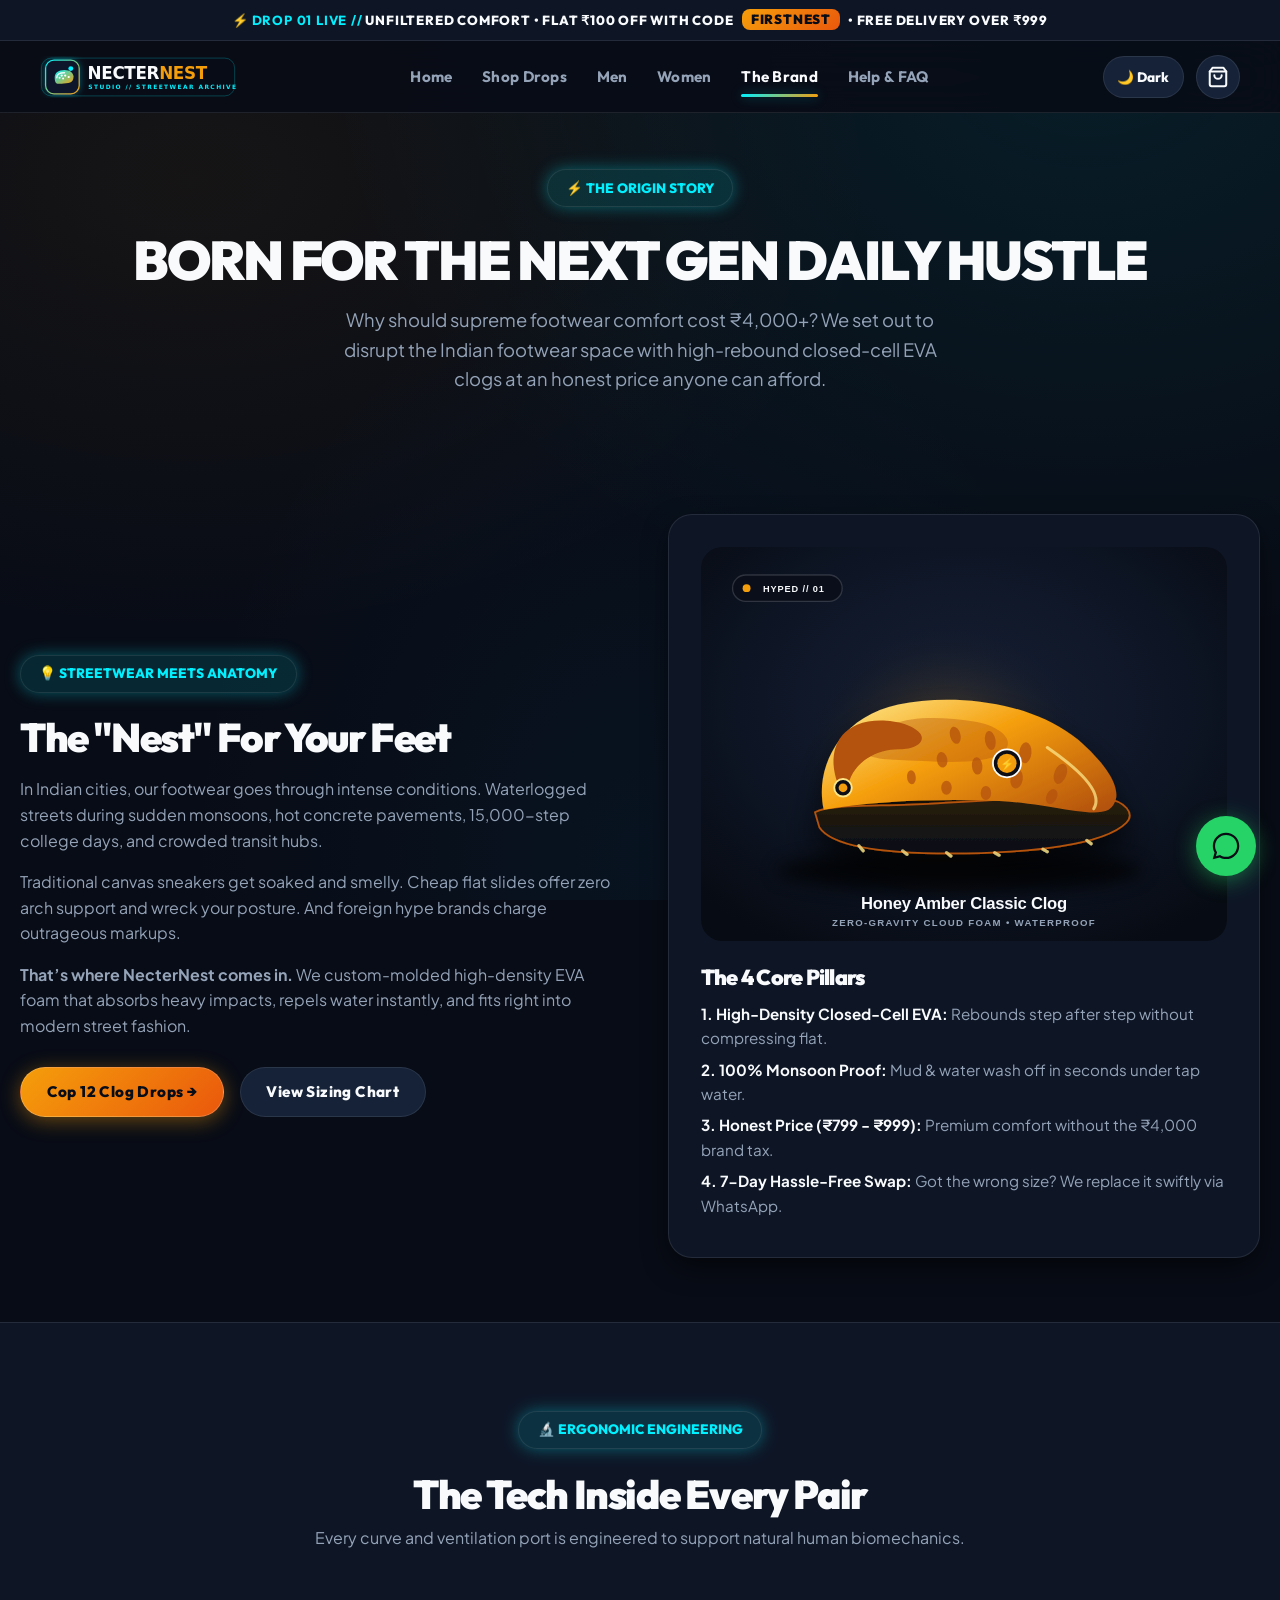
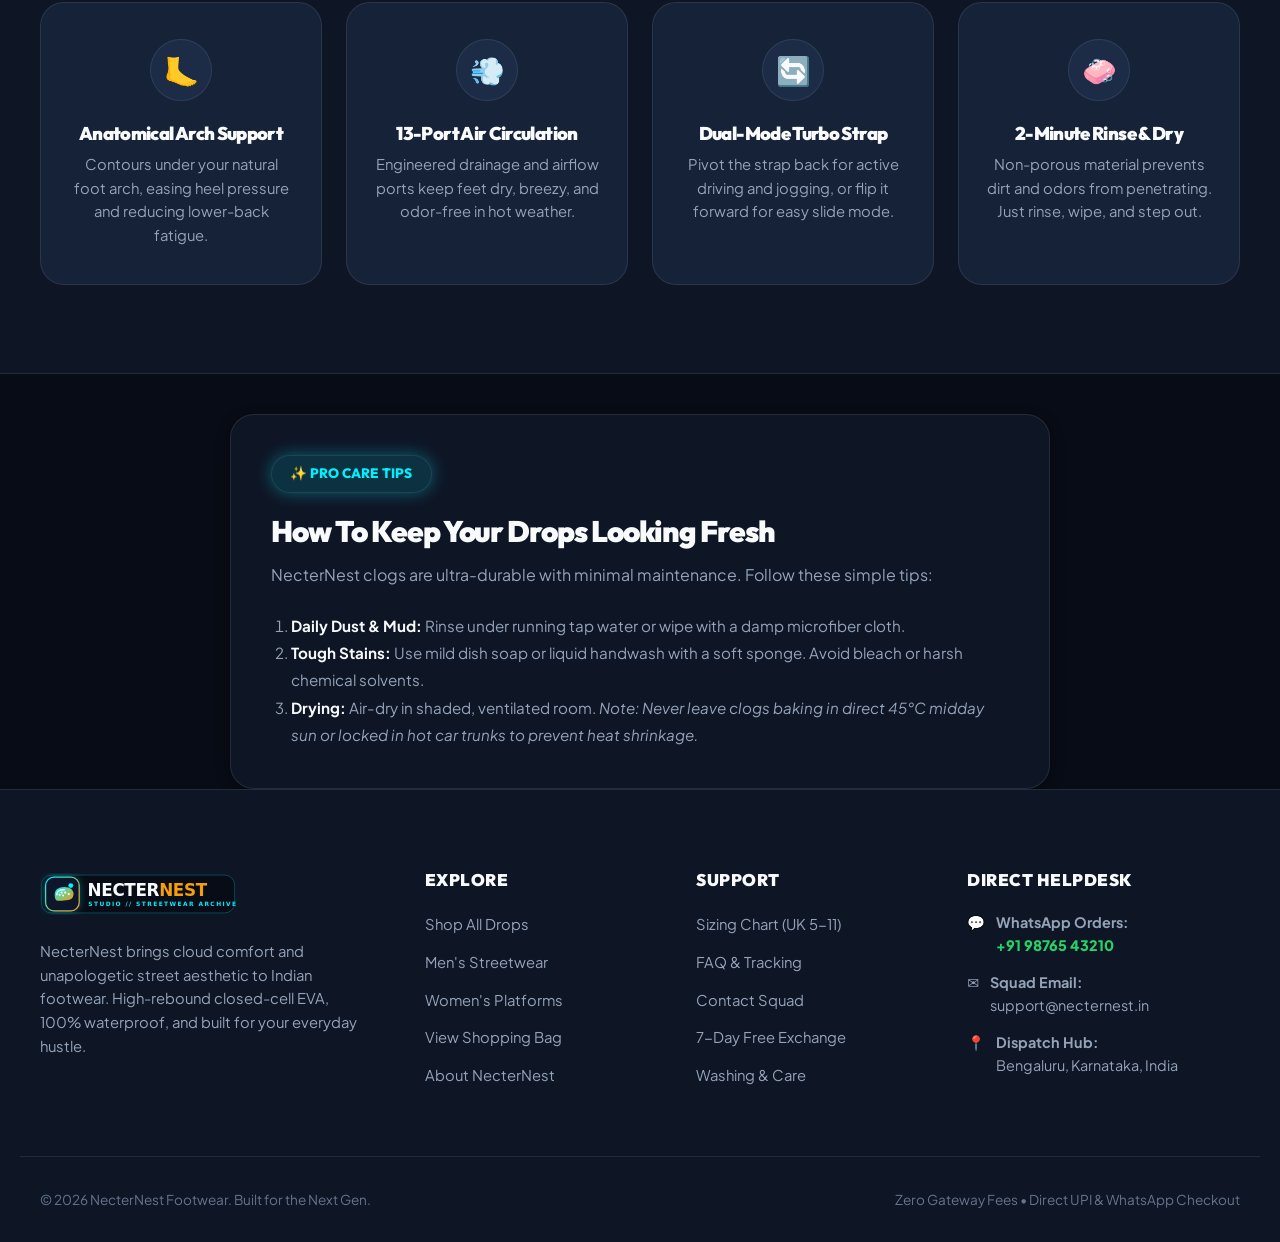
==== commit 334520f4: "feat(ui): add dark and light mode toggle with cool obsidian and ice cyan palette" ====
--- a/about.html
+++ b/about.html
@@ -3,6 +3,14 @@
 <head>
   <meta charset="UTF-8">
   <meta name="viewport" content="width=device-width, initial-scale=1.0">
+  
+  <!-- Pre-render Theme Application to Prevent Flash -->
+  <script>
+    (function() {
+      const t = localStorage.getItem("necternest_theme_mode") || "dark";
+      document.documentElement.setAttribute("data-theme", t);
+    })();
+  </script>
   
   <title>The Brand — NecterNest Cloud Comfort Streetwear India</title>
   <meta name="title" content="The Brand — NecterNest Cloud Comfort Streetwear India">
@@ -51,6 +59,12 @@
       </nav>
 
       <div class="header-actions">
+        <!-- Dark & White Mode Toggle Button -->
+        <button type="button" class="theme-toggle-btn" aria-label="Toggle dark and white mode" title="Switch theme mode">
+          <span class="moon-icon">🌙 Dark</span>
+          <span class="sun-icon">☀️ Light</span>
+        </button>
+
         <a href="cart.html" class="cart-icon-btn" aria-label="View Shopping Bag">
           <svg width="22" height="22" viewBox="0 0 24 24" fill="none" stroke="currentColor" stroke-width="2.2" stroke-linecap="round" stroke-linejoin="round">
             <path d="M6 2L3 6v14a2 2 0 0 0 2 2h14a2 2 0 0 0 2-2V6l-3-4z"/>
--- a/css/style.css
+++ b/css/style.css
@@ -1,68 +1,126 @@
 /* ==========================================================================
    NECTERNEST — CLOUD STREET COMFORT FOOTWEAR
-   Theme: Modern Dark Mode & Cyber-Amber Streetwear Aesthetic
-   Target Audience: 18+ Gen-Z, College Students, Commuters & Sneakerheads
+   Theme: Modern Tech-Streetwear with Dynamic Dark & White Mode Toggle
+   Color Palette: Deep Midnight Obsidian + Electric Ice Cyan + Cyber Amber (Clean, Cohesive, NO Rainbow)
    Fonts: Outfit (Display & Headings) + Plus Jakarta Sans (Body & UI)
-   Mobile-First (Tested for 375px+ screens)
+   Mobile-First Architecture (Tested for 375px+ screens)
    ========================================================================== */
 
 /* --------------------------------------------------------------------------
-   1. CSS VARIABLES & DESIGN SYSTEM (DARK MODE)
+   1. CSS VARIABLES & THEME DEFINITIONS
    -------------------------------------------------------------------------- */
-:root {
-  /* Brand Primary & Accents (Cyber Honey & Blaze Coral) */
-  --primary: #F59E0B;              /* Radiant Amber */
-  --primary-hover: #D97706;        /* Deep Golden Amber */
-  --primary-glow: rgba(245, 158, 11, 0.35);
+:root, [data-theme="dark"] {
+  /* Dynamic 2-Tone Cohesive Accents (Electric Ice Cyan + Cyber Amber) */
+  --neon-cyan: #00F0FF;           /* Electric Ice Cyan */
+  --neon-cyan-hover: #38BDF8;
+  --neon-cyan-glow: rgba(0, 240, 255, 0.35);
+  --neon-cyan-subtle: rgba(0, 240, 255, 0.12);
+
+  --primary: #F59E0B;             /* Cyber Amber */
+  --primary-hover: #D97706;
+  --primary-glow: rgba(245, 158, 11, 0.4);
   --primary-subtle: rgba(245, 158, 11, 0.12);
-  
-  --accent: #FF5E1E;               /* Blaze Orange / Neon Coral */
-  --accent-hover: #E0480A;
-  --accent-glow: rgba(255, 94, 30, 0.35);
-  --accent-subtle: rgba(255, 94, 30, 0.12);
-
-  /* Modern Dark Tone Neutrals */
-  --bg-page: #090D16;              /* Deep Midnight Obsidian */
-  --bg-surface: #111827;           /* Card Dark Slate */
-  --bg-surface-elevated: #161F30;  /* Elevated Card / Dropdown */
-  --bg-subtle: #1E293B;            /* Input & Pill Surface */
-  --border-color: rgba(255, 255, 255, 0.08); /* Crisp Glassmorphic Border */
-  --border-focus: #F59E0B;
-  --border-glow: rgba(245, 158, 11, 0.4);
-
-  /* High Contrast Typography */
-  --text-main: #F8FAFC;            /* Pure Crisp White */
-  --text-muted: #94A3B8;           /* Cool Slate Gray */
-  --text-light: #64748B;           /* Dim Slate */
-  --text-inverse: #090D16;
+
+  --accent: var(--neon-cyan);
+  --accent-hover: var(--neon-cyan-hover);
+  --accent-glow: var(--neon-cyan-glow);
+
+  /* Clean Cohesive Gradients (No Rainbow) */
+  --grad-primary: linear-gradient(135deg, #F59E0B 0%, #EA580C 100%);
+  --grad-cyan: linear-gradient(135deg, #00F0FF 0%, #0284C7 100%);
+  --grad-tech: linear-gradient(135deg, #00F0FF 0%, #F59E0B 100%);
+
+  /* Dark Theme Surfaces */
+  --bg-page: #080C16;             /* Deep Midnight Obsidian */
+  --bg-surface: #0E1626;          /* Dark Slate Card Surface */
+  --bg-surface-elevated: #152238; /* Elevated Glass Surface */
+  --bg-subtle: #1C2B46;           /* Input & Pill Surface */
+  --border-color: rgba(255, 255, 255, 0.09); /* Crisp Subtle Glass Border */
+  --border-focus: #00F0FF;
+
+  /* Typography Colors */
+  --text-main: #F8FAFC;           /* Crisp Pure White */
+  --text-muted: #94A3B8;          /* Cool Slate Gray */
+  --text-light: #64748B;          /* Dim Slate */
+  --header-bg: rgba(8, 12, 22, 0.88);
+  --card-media-bg: #070B13;
 
   /* Status Colors */
   --success: #10B981;
-  --success-glow: rgba(16, 185, 129, 0.3);
-  --danger: #F43F5E;
+  --danger: #EF4444;
   --whatsapp: #25D366;
-  --whatsapp-glow: rgba(37, 211, 102, 0.4);
-
-  /* Shadows & Neon Glows */
-  --shadow-sm: 0 4px 12px rgba(0, 0, 0, 0.4);
-  --shadow-md: 0 10px 25px -4px rgba(0, 0, 0, 0.6);
-  --shadow-lg: 0 20px 35px -6px rgba(0, 0, 0, 0.75);
-  --shadow-neon: 0 0 25px rgba(245, 158, 11, 0.3);
-  --shadow-accent: 0 0 25px rgba(255, 94, 30, 0.3);
-
-  /* Radii */
+  --whatsapp-glow: rgba(37, 211, 102, 0.45);
+
+  /* Shadows */
+  --shadow-sm: 0 4px 14px rgba(0, 0, 0, 0.45);
+  --shadow-md: 0 10px 28px -4px rgba(0, 0, 0, 0.65);
+  --shadow-lg: 0 20px 40px -6px rgba(0, 0, 0, 0.85);
+
+  /* Ambient Mesh Background (Cool Deep Obsidian + Ice Cyan & Amber glow, NO rainbow) */
+  --ambient-bg: 
+    radial-gradient(at 85% 5%, rgba(0, 240, 255, 0.08) 0px, transparent 50%),
+    radial-gradient(at 15% 20%, rgba(245, 158, 11, 0.06) 0px, transparent 45%),
+    radial-gradient(at 50% 95%, rgba(2, 132, 199, 0.06) 0px, transparent 50%);
+}
+
+/* WHITE / LIGHT THEME */
+[data-theme="light"] {
+  --primary: #D97706;             /* Warm Deep Amber */
+  --primary-hover: #B45309;
+  --primary-glow: rgba(217, 119, 6, 0.25);
+  --primary-subtle: rgba(217, 119, 6, 0.1);
+
+  --neon-cyan: #0284C7;           /* Vibrant Sapphire Cyan */
+  --neon-cyan-hover: #0369A1;
+  --neon-cyan-glow: rgba(2, 132, 199, 0.25);
+  --neon-cyan-subtle: rgba(2, 132, 199, 0.1);
+
+  --accent: var(--neon-cyan);
+  --accent-hover: var(--neon-cyan-hover);
+  --accent-glow: var(--neon-cyan-glow);
+
+  --grad-primary: linear-gradient(135deg, #F59E0B 0%, #D97706 100%);
+  --grad-cyan: linear-gradient(135deg, #0284C7 0%, #0369A1 100%);
+  --grad-tech: linear-gradient(135deg, #0284C7 0%, #D97706 100%);
+
+  /* Light Surfaces */
+  --bg-page: #F8FAFC;             /* Clean Off-White */
+  --bg-surface: #FFFFFF;          /* Pure White Cards */
+  --bg-surface-elevated: #F1F5F9; /* Soft Slate Elevated */
+  --bg-subtle: #E2E8F0;           /* Soft Border / Input */
+  --border-color: #E2E8F0;
+  --border-focus: #0284C7;
+
+  /* Typography Colors */
+  --text-main: #0F172A;           /* Deep Charcoal Ink */
+  --text-muted: #475569;          /* Medium Slate */
+  --text-light: #94A3B8;
+  --header-bg: rgba(255, 255, 255, 0.92);
+  --card-media-bg: #F1F5F9;
+
+  /* Shadows */
+  --shadow-sm: 0 2px 8px rgba(15, 23, 42, 0.06);
+  --shadow-md: 0 10px 25px -4px rgba(15, 23, 42, 0.08);
+  --shadow-lg: 0 20px 35px -6px rgba(15, 23, 42, 0.12);
+
+  /* Ambient Light Background */
+  --ambient-bg: 
+    radial-gradient(at 85% 5%, rgba(2, 132, 199, 0.05) 0px, transparent 50%),
+    radial-gradient(at 15% 20%, rgba(245, 158, 11, 0.05) 0px, transparent 45%);
+}
+
+/* Constants */
+:root {
   --radius-sm: 8px;
   --radius-md: 12px;
   --radius-lg: 18px;
   --radius-xl: 24px;
   --radius-full: 9999px;
 
-  /* Transitions */
   --transition-fast: 0.15s cubic-bezier(0.4, 0, 0.2, 1);
   --transition-normal: 0.25s cubic-bezier(0.4, 0, 0.2, 1);
   --transition-smooth: 0.35s cubic-bezier(0.16, 1, 0.3, 1);
 
-  /* Dimensions */
   --header-height: 72px;
   --min-touch-target: 44px;
 }
@@ -91,9 +149,9 @@
   display: flex;
   flex-direction: column;
   overflow-x: hidden;
-  background-image: 
-    radial-gradient(at 0% 0%, rgba(245, 158, 11, 0.04) 0px, transparent 50%),
-    radial-gradient(at 100% 100%, rgba(255, 94, 30, 0.04) 0px, transparent 50%);
+  background-image: var(--ambient-bg);
+  background-attachment: fixed;
+  transition: background-color var(--transition-normal), color var(--transition-normal);
 }
 
 main {
@@ -129,7 +187,6 @@
   list-style: none;
 }
 
-/* Responsive Container */
 .container {
   width: 100%;
   max-width: 1240px;
@@ -145,20 +202,20 @@
 h1, h2, h3, h4, h5, h6 {
   font-family: 'Outfit', sans-serif;
   color: var(--text-main);
-  font-weight: 800;
-  line-height: 1.2;
-  letter-spacing: -0.03em;
-}
-
-h1 { font-size: 2.25rem; }
-h2 { font-size: 1.85rem; }
-h3 { font-size: 1.35rem; }
-h4 { font-size: 1.1rem; }
+  font-weight: 900;
+  line-height: 1.15;
+  letter-spacing: -0.035em;
+}
+
+h1 { font-size: 2.35rem; }
+h2 { font-size: 1.95rem; }
+h3 { font-size: 1.4rem; }
+h4 { font-size: 1.15rem; }
 
 @media (min-width: 768px) {
-  h1 { font-size: 3.25rem; letter-spacing: -0.04em; }
-  h2 { font-size: 2.35rem; }
-  h3 { font-size: 1.6rem; }
+  h1 { font-size: 3.4rem; letter-spacing: -0.04em; }
+  h2 { font-size: 2.5rem; }
+  h3 { font-size: 1.65rem; }
 }
 
 p {
@@ -184,11 +241,11 @@
   justify-content: center;
   gap: 0.5rem;
   min-height: var(--min-touch-target);
-  padding: 0.7rem 1.5rem;
+  padding: 0.75rem 1.6rem;
   font-family: 'Outfit', sans-serif;
   font-size: 0.95rem;
   font-weight: 800;
-  letter-spacing: 0.3px;
+  letter-spacing: 0.4px;
   border-radius: var(--radius-full);
   transition: all var(--transition-normal);
   text-align: center;
@@ -198,16 +255,16 @@
 }
 
 .btn-primary {
-  background: linear-gradient(135deg, var(--primary), var(--accent));
-  color: #090D16;
+  background: var(--grad-primary);
+  color: #080C16;
   box-shadow: 0 4px 20px var(--primary-glow);
   border: 1px solid rgba(255, 255, 255, 0.2);
 }
 
 .btn-primary:hover {
-  background: linear-gradient(135deg, #FBBF24, #FF7033);
   transform: translateY(-2px);
-  box-shadow: 0 8px 25px var(--accent-glow);
+  box-shadow: 0 8px 25px var(--primary-glow);
+  filter: brightness(1.08);
 }
 
 .btn-secondary {
@@ -219,47 +276,49 @@
 
 .btn-secondary:hover {
   background-color: var(--bg-subtle);
-  border-color: var(--primary);
-  color: var(--primary);
+  border-color: var(--neon-cyan);
+  color: var(--neon-cyan);
+  box-shadow: 0 0 15px var(--neon-cyan-glow);
   transform: translateY(-2px);
 }
 
 .btn-outline {
   background-color: transparent;
   color: var(--text-main);
-  border: 1.5px solid rgba(255, 255, 255, 0.2);
+  border: 1.5px solid var(--border-color);
 }
 
 .btn-outline:hover {
-  border-color: var(--primary);
-  background-color: var(--primary-subtle);
-  color: var(--primary);
+  border-color: var(--neon-cyan);
+  background-color: var(--neon-cyan-subtle);
+  color: var(--neon-cyan);
+  box-shadow: 0 0 15px var(--neon-cyan-glow);
 }
 
 .btn-whatsapp-order {
   background-color: var(--whatsapp);
-  color: #090D16;
-  font-weight: 800;
-  box-shadow: 0 4px 18px var(--whatsapp-glow);
-  border: 1px solid rgba(255, 255, 255, 0.2);
+  color: #080C16;
+  font-weight: 900;
+  box-shadow: 0 4px 20px var(--whatsapp-glow);
+  border: 1px solid rgba(255, 255, 255, 0.25);
 }
 
 .btn-whatsapp-order:hover {
   background-color: #2ee672;
   transform: translateY(-2px);
-  box-shadow: 0 8px 26px var(--whatsapp-glow);
-  color: #090D16;
+  box-shadow: 0 8px 28px rgba(37, 211, 102, 0.6);
+  color: #080C16;
 }
 
 .btn-sm {
   min-height: 40px;
-  padding: 0.45rem 1.1rem;
+  padding: 0.45rem 1.15rem;
   font-size: 0.85rem;
 }
 
 .btn-lg {
-  min-height: 52px;
-  padding: 0.95rem 2.25rem;
+  min-height: 54px;
+  padding: 1rem 2.4rem;
   font-size: 1.05rem;
 }
 
@@ -271,10 +330,10 @@
 }
 
 /* --------------------------------------------------------------------------
-   5. TOP ANNOUNCEMENT BAR (TICKER TAPE)
+   5. TOP ANNOUNCEMENT BAR
    -------------------------------------------------------------------------- */
 .announcement-bar {
-  background: linear-gradient(90deg, #131B2B, #1E293B, #131B2B);
+  background: var(--bg-surface);
   border-bottom: 1px solid var(--border-color);
   color: var(--text-main);
   font-family: 'Outfit', sans-serif;
@@ -282,32 +341,32 @@
   font-weight: 800;
   letter-spacing: 0.8px;
   text-align: center;
-  padding: 0.55rem 1rem;
+  padding: 0.6rem 1rem;
 }
 
 .announcement-bar strong {
-  color: var(--primary);
+  color: var(--neon-cyan);
 }
 
 .announcement-bar .badge-code {
-  background-color: var(--primary);
-  color: #090D16;
-  padding: 0.15rem 0.5rem;
+  background: var(--grad-primary);
+  color: #080C16;
+  padding: 0.15rem 0.55rem;
   border-radius: var(--radius-sm);
-  margin: 0 0.25rem;
+  margin: 0 0.35rem;
   font-weight: 900;
 }
 
 /* --------------------------------------------------------------------------
-   6. HEADER & NAVIGATION (MODERN DARK GLASS)
+   6. HEADER, THEME TOGGLE & NAVIGATION
    -------------------------------------------------------------------------- */
 .site-header {
   position: sticky;
   top: 0;
   z-index: 100;
-  background-color: rgba(9, 13, 22, 0.85);
-  backdrop-filter: blur(16px);
-  -webkit-backdrop-filter: blur(16px);
+  background-color: var(--header-bg);
+  backdrop-filter: blur(18px);
+  -webkit-backdrop-filter: blur(18px);
   border-bottom: 1px solid var(--border-color);
   height: var(--header-height);
   transition: all var(--transition-fast);
@@ -331,11 +390,15 @@
   width: auto;
 }
 
+[data-theme="light"] .brand-logo .brand-text-logo {
+  fill: #0F172A !important;
+}
+
 /* Desktop Nav Links */
 .nav-links {
   display: flex;
   align-items: center;
-  gap: 1.75rem;
+  gap: 1.85rem;
 }
 
 .nav-link {
@@ -345,7 +408,7 @@
   color: var(--text-muted);
   position: relative;
   padding: 0.5rem 0;
-  letter-spacing: 0.2px;
+  letter-spacing: 0.3px;
 }
 
 .nav-link:hover, .nav-link.active {
@@ -359,9 +422,9 @@
   left: 0;
   width: 100%;
   height: 2.5px;
-  background: linear-gradient(90deg, var(--primary), var(--accent));
+  background: var(--grad-tech);
   border-radius: var(--radius-full);
-  box-shadow: 0 0 10px var(--primary-glow);
+  box-shadow: 0 0 12px var(--neon-cyan-glow);
 }
 
 /* Header Actions */
@@ -369,6 +432,44 @@
   display: flex;
   align-items: center;
   gap: 0.75rem;
+}
+
+/* THEME TOGGLE BUTTON (DARK & WHITE MODE) */
+.theme-toggle-btn {
+  display: inline-flex;
+  align-items: center;
+  justify-content: center;
+  gap: 0.35rem;
+  height: 42px;
+  padding: 0 0.85rem;
+  border-radius: var(--radius-full);
+  background-color: var(--bg-surface-elevated);
+  border: 1px solid var(--border-color);
+  color: var(--text-main);
+  font-family: 'Outfit', sans-serif;
+  font-size: 0.85rem;
+  font-weight: 800;
+  transition: all var(--transition-fast);
+  cursor: pointer;
+}
+
+.theme-toggle-btn:hover {
+  border-color: var(--neon-cyan);
+  box-shadow: 0 0 12px var(--neon-cyan-glow);
+}
+
+.theme-toggle-btn .sun-icon {
+  display: none;
+}
+.theme-toggle-btn .moon-icon {
+  display: inline-block;
+}
+
+[data-theme="light"] .theme-toggle-btn .sun-icon {
+  display: inline-block;
+}
+[data-theme="light"] .theme-toggle-btn .moon-icon {
+  display: none;
 }
 
 .cart-icon-btn {
@@ -386,18 +487,18 @@
 }
 
 .cart-icon-btn:hover {
-  border-color: var(--primary);
-  background-color: var(--primary-subtle);
-  color: var(--primary);
-  box-shadow: 0 0 15px var(--primary-glow);
+  border-color: var(--neon-cyan);
+  background-color: var(--neon-cyan-subtle);
+  color: var(--neon-cyan);
+  box-shadow: 0 0 15px var(--neon-cyan-glow);
 }
 
 .cart-count-badge {
   position: absolute;
   top: 1px;
   right: 1px;
-  background: linear-gradient(135deg, var(--accent), var(--primary));
-  color: #090D16;
+  background: var(--grad-primary);
+  color: #080C15;
   font-size: 0.72rem;
   font-weight: 900;
   min-width: 20px;
@@ -407,7 +508,7 @@
   align-items: center;
   justify-content: center;
   padding: 0 4px;
-  box-shadow: 0 0 10px var(--accent-glow);
+  box-shadow: 0 0 10px var(--primary-glow);
 }
 
 .hamburger-btn {
@@ -432,7 +533,7 @@
   transition: all var(--transition-fast);
 }
 
-/* Mobile Nav Drawer (under 860px) */
+/* Mobile Nav Drawer */
 @media (max-width: 860px) {
   .hamburger-btn {
     display: flex;
@@ -442,14 +543,14 @@
     position: fixed;
     top: var(--header-height);
     right: -100%;
-    width: 290px;
+    width: 295px;
     height: calc(100vh - var(--header-height));
-    background-color: #0F172A;
+    background-color: var(--bg-surface);
     border-left: 1px solid var(--border-color);
     flex-direction: column;
     align-items: flex-start;
-    padding: 2rem 1.5rem;
-    gap: 1.25rem;
+    padding: 2.25rem 1.75rem;
+    gap: 1.35rem;
     box-shadow: var(--shadow-lg);
     transition: right var(--transition-smooth);
     z-index: 1000;
@@ -462,8 +563,8 @@
   .nav-link {
     width: 100%;
     font-size: 1.15rem;
-    padding: 0.6rem 0;
-    border-bottom: 1px solid rgba(255, 255, 255, 0.05);
+    padding: 0.65rem 0;
+    border-bottom: 1px solid var(--border-color);
   }
 
   .nav-overlay {
@@ -472,8 +573,8 @@
     left: 0;
     width: 100vw;
     height: calc(100vh - var(--header-height));
-    background-color: rgba(0, 0, 0, 0.75);
-    backdrop-filter: blur(6px);
+    background-color: rgba(0, 0, 0, 0.7);
+    backdrop-filter: blur(8px);
     opacity: 0;
     visibility: hidden;
     transition: all var(--transition-fast);
@@ -486,12 +587,40 @@
   }
 }
 
+@media (max-width: 520px) {
+  .site-header .container.header-inner {
+    padding-left: 0.75rem;
+    padding-right: 0.75rem;
+  }
+
+  .brand-logo img {
+    height: 32px;
+  }
+
+  .header-actions {
+    gap: 0.4rem;
+  }
+
+  .theme-toggle-btn {
+    min-height: 44px;
+    height: 44px;
+    padding: 0 0.55rem;
+    font-size: 0.78rem;
+  }
+
+  .cart-icon-btn, .hamburger-btn {
+    min-width: 44px;
+    min-height: 44px;
+    flex-shrink: 0;
+  }
+}
+
 /* --------------------------------------------------------------------------
-   7. HERO BANNER (DARK CYBER-STREETWEAR)
+   7. HERO BANNER
    -------------------------------------------------------------------------- */
 .hero-section {
   position: relative;
-  padding: 3.5rem 0 4.5rem;
+  padding: 4rem 0 5rem;
   overflow: hidden;
 }
 
@@ -499,13 +628,15 @@
   display: grid;
   grid-template-columns: 1fr;
   align-items: center;
-  gap: 2.5rem;
+  gap: 2.75rem;
+  position: relative;
+  z-index: 2;
 }
 
 @media (min-width: 860px) {
   .hero-grid {
-    grid-template-columns: 1.1fr 0.9fr;
-    gap: 3.5rem;
+    grid-template-columns: 1.15fr 0.85fr;
+    gap: 3.75rem;
   }
 }
 
@@ -513,35 +644,37 @@
   display: inline-flex;
   align-items: center;
   gap: 0.5rem;
-  background-color: var(--primary-subtle);
-  border: 1px solid rgba(245, 158, 11, 0.35);
-  padding: 0.4rem 1rem;
+  background-color: var(--neon-cyan-subtle);
+  border: 1px solid var(--border-color);
+  padding: 0.45rem 1.15rem;
   border-radius: var(--radius-full);
   font-family: 'Outfit', sans-serif;
   font-size: 0.85rem;
   font-weight: 800;
-  color: var(--primary);
+  color: var(--neon-cyan);
+  margin-bottom: 1.35rem;
+  box-shadow: 0 0 16px var(--neon-cyan-glow);
+}
+
+.hero-title {
+  font-size: 2.65rem;
   margin-bottom: 1.25rem;
-  box-shadow: 0 0 15px rgba(245, 158, 11, 0.15);
-}
-
-.hero-title {
-  font-size: 2.5rem;
-  margin-bottom: 1.2rem;
-  line-height: 1.1;
-}
-
+  line-height: 1.08;
+}
+
+/* High-Impact 2-Tone Gradient Text */
 .hero-title span {
-  background: linear-gradient(135deg, var(--primary), var(--accent));
+  background: var(--grad-tech);
   -webkit-background-clip: text;
   -webkit-text-fill-color: transparent;
+  display: inline-block;
 }
 
 .hero-description {
   font-size: 1.15rem;
   color: var(--text-muted);
-  margin-bottom: 2rem;
-  max-width: 540px;
+  margin-bottom: 2.25rem;
+  max-width: 550px;
 }
 
 .hero-cta-group {
@@ -549,28 +682,28 @@
   flex-wrap: wrap;
   align-items: center;
   gap: 1rem;
-  margin-bottom: 2.5rem;
+  margin-bottom: 2.75rem;
 }
 
 .hero-trust-row {
   display: flex;
   flex-wrap: wrap;
   gap: 1.5rem;
-  padding-top: 1.5rem;
+  padding-top: 1.75rem;
   border-top: 1px solid var(--border-color);
 }
 
 .trust-item {
   display: flex;
   align-items: center;
-  gap: 0.5rem;
-  font-size: 0.875rem;
-  font-weight: 700;
+  gap: 0.55rem;
+  font-size: 0.9rem;
+  font-weight: 800;
   color: var(--text-main);
 }
 
 .trust-item span.icon {
-  font-size: 1.25rem;
+  font-size: 1.3rem;
 }
 
 /* Hero Media Card Preview */
@@ -578,41 +711,41 @@
   position: relative;
   background-color: var(--bg-surface);
   border-radius: var(--radius-xl);
-  padding: 1.5rem;
+  padding: 1.65rem;
   box-shadow: var(--shadow-lg);
-  border: 1px solid var(--border-color);
+  border: 1.5px solid var(--border-color);
   text-align: center;
-  transition: transform var(--transition-normal), border-color var(--transition-normal);
+  transition: all var(--transition-normal);
 }
 
 .hero-card-preview:hover {
-  border-color: rgba(245, 158, 11, 0.4);
-  box-shadow: var(--shadow-neon);
+  border-color: var(--neon-cyan);
+  box-shadow: 0 15px 35px -5px rgba(0, 0, 0, 0.4), 0 0 25px var(--neon-cyan-glow);
 }
 
 .hero-badge-float {
   position: absolute;
   top: -14px;
   right: 20px;
-  background: linear-gradient(135deg, var(--accent), var(--primary));
-  color: #090D16;
-  font-family: 'Outfit', sans-serif;
-  font-size: 0.75rem;
+  background: var(--grad-tech);
+  color: #080C15;
+  font-family: 'Outfit', sans-serif;
+  font-size: 0.78rem;
   font-weight: 900;
-  letter-spacing: 0.5px;
-  padding: 0.4rem 1rem;
+  letter-spacing: 0.6px;
+  padding: 0.45rem 1.15rem;
   border-radius: var(--radius-full);
-  box-shadow: 0 4px 14px var(--accent-glow);
+  box-shadow: 0 4px 18px var(--neon-cyan-glow);
 }
 
 /* --------------------------------------------------------------------------
    8. CATEGORY STRIP / QUICK FILTERS
    -------------------------------------------------------------------------- */
 .category-strip {
-  padding: 1.25rem 0;
+  padding: 1.35rem 0;
   border-bottom: 1px solid var(--border-color);
-  background-color: rgba(17, 24, 39, 0.6);
-  backdrop-filter: blur(10px);
+  background-color: var(--header-bg);
+  backdrop-filter: blur(12px);
 }
 
 .category-pills-row {
@@ -628,13 +761,13 @@
 }
 
 .filter-chip {
-  padding: 0.55rem 1.35rem;
+  padding: 0.6rem 1.45rem;
   border-radius: var(--radius-full);
   background-color: var(--bg-surface-elevated);
   border: 1px solid var(--border-color);
   font-family: 'Outfit', sans-serif;
-  font-size: 0.9rem;
-  font-weight: 700;
+  font-size: 0.925rem;
+  font-weight: 800;
   color: var(--text-muted);
   white-space: nowrap;
   transition: all var(--transition-fast);
@@ -643,14 +776,14 @@
 .filter-chip:hover {
   background-color: var(--bg-subtle);
   color: var(--text-main);
-  border-color: rgba(255, 255, 255, 0.2);
+  border-color: var(--neon-cyan);
 }
 
 .filter-chip.active {
-  background: linear-gradient(135deg, var(--primary), var(--accent));
-  color: #090D16;
+  background: var(--grad-tech);
+  color: #080C15;
   border-color: transparent;
-  box-shadow: 0 0 15px var(--primary-glow);
+  box-shadow: 0 0 18px var(--neon-cyan-glow);
 }
 
 /* --------------------------------------------------------------------------
@@ -660,32 +793,32 @@
   display: flex;
   align-items: flex-end;
   justify-content: space-between;
-  margin-bottom: 2rem;
+  margin-bottom: 2.25rem;
   flex-wrap: wrap;
   gap: 1rem;
 }
 
 .section-title {
-  font-size: 2rem;
+  font-size: 2.15rem;
 }
 
 .section-subtitle {
   color: var(--text-muted);
   font-size: 1rem;
-  margin-top: 0.35rem;
+  margin-top: 0.4rem;
 }
 
 .view-all-link {
   font-family: 'Outfit', sans-serif;
-  font-weight: 800;
+  font-weight: 900;
+  color: var(--neon-cyan);
+  display: inline-flex;
+  align-items: center;
+  gap: 0.35rem;
+}
+
+.view-all-link:hover {
   color: var(--primary);
-  display: inline-flex;
-  align-items: center;
-  gap: 0.35rem;
-}
-
-.view-all-link:hover {
-  color: var(--accent);
   text-decoration: underline;
 }
 
@@ -693,7 +826,7 @@
 .products-grid {
   display: grid;
   grid-template-columns: repeat(2, 1fr);
-  gap: 1rem;
+  gap: 1.15rem;
 }
 
 @media (min-width: 640px) {
@@ -706,7 +839,7 @@
 @media (min-width: 960px) {
   .products-grid {
     grid-template-columns: repeat(3, 1fr);
-    gap: 1.75rem;
+    gap: 1.85rem;
   }
 }
 
@@ -717,7 +850,7 @@
   }
 }
 
-/* Modern Dark Product Card */
+/* Modern Product Card */
 .product-card {
   background-color: var(--bg-surface);
   border-radius: var(--radius-xl);
@@ -727,17 +860,18 @@
   display: flex;
   flex-direction: column;
   position: relative;
+  box-shadow: var(--shadow-sm);
 }
 
 .product-card:hover {
-  transform: translateY(-6px);
-  border-color: rgba(245, 158, 11, 0.45);
-  box-shadow: 0 12px 30px -6px rgba(0, 0, 0, 0.8), 0 0 20px rgba(245, 158, 11, 0.2);
+  transform: translateY(-7px);
+  border-color: var(--neon-cyan);
+  box-shadow: var(--shadow-lg), 0 0 20px var(--neon-cyan-glow);
 }
 
 .product-card-media {
   position: relative;
-  background-color: #0B0F17;
+  background-color: var(--card-media-bg);
   overflow: hidden;
   aspect-ratio: 4 / 3;
 }
@@ -750,73 +884,94 @@
 }
 
 .product-card:hover .product-card-img {
-  transform: scale(1.06);
-}
-
-/* Badge styling */
+  transform: scale(1.07);
+}
+
+/* Drop Badge */
 .badge {
   position: absolute;
   top: 12px;
   left: 12px;
   font-family: 'Outfit', sans-serif;
   font-size: 0.72rem;
-  font-weight: 800;
+  font-weight: 900;
   text-transform: uppercase;
   letter-spacing: 0.8px;
-  padding: 0.3rem 0.75rem;
+  padding: 0.35rem 0.8rem;
   border-radius: var(--radius-full);
-  border: 1px solid rgba(255, 255, 255, 0.15);
   backdrop-filter: blur(8px);
-}
-
-.badge-bestseller { background-color: rgba(9, 13, 22, 0.9); color: var(--primary); border-color: rgba(245, 158, 11, 0.4); }
-.badge-new { background-color: rgba(16, 185, 129, 0.2); color: #34D399; border-color: rgba(16, 185, 129, 0.4); }
-.badge-trending { background-color: rgba(255, 94, 30, 0.2); color: #FF7033; border-color: rgba(255, 94, 30, 0.4); }
-.badge-top { background-color: rgba(30, 41, 59, 0.8); color: #F8FAFC; }
-.badge-limited { background-color: rgba(168, 85, 247, 0.2); color: #C084FC; border-color: rgba(168, 85, 247, 0.4); }
-.badge-value { background-color: rgba(14, 165, 233, 0.2); color: #38BDF8; border-color: rgba(14, 165, 233, 0.4); }
+  background-color: var(--bg-surface);
+  color: var(--neon-cyan);
+  border: 1px solid var(--border-color);
+  box-shadow: 0 0 10px var(--neon-cyan-glow);
+}
 
 .discount-pill {
   position: absolute;
   top: 12px;
   right: 12px;
-  background-color: #F43F5E;
-  color: #FFFFFF;
+  background: var(--grad-primary);
+  color: #080C15;
   font-family: 'Outfit', sans-serif;
   font-size: 0.75rem;
   font-weight: 900;
-  padding: 0.25rem 0.6rem;
+  padding: 0.25rem 0.65rem;
   border-radius: var(--radius-full);
-  box-shadow: 0 2px 8px rgba(244, 63, 94, 0.4);
 }
 
 .product-card-info {
-  padding: 1.1rem;
+  padding: 1.25rem;
   display: flex;
   flex-direction: column;
   flex: 1;
 }
 
-@media (min-width: 640px) {
-  .product-card-info {
-    padding: 1.35rem;
-  }
+.product-card-meta-row {
+  display: flex;
+  align-items: center;
+  justify-content: space-between;
+  margin-bottom: 0.35rem;
 }
 
 .product-card-category {
   font-family: 'Outfit', sans-serif;
-  font-size: 0.75rem;
+  font-size: 0.72rem;
   font-weight: 800;
   text-transform: uppercase;
+  color: var(--neon-cyan);
+  letter-spacing: 1px;
+}
+
+.card-color-swatches {
+  display: flex;
+  align-items: center;
+  gap: 0.35rem;
+}
+
+.swatch-dot {
+  width: 10px;
+  height: 10px;
+  border-radius: 50%;
+  display: inline-block;
+  border: 1px solid rgba(255, 255, 255, 0.4);
+}
+
+.swatch-dot.active {
+  transform: scale(1.2);
+  border-color: var(--neon-cyan);
+}
+
+.swatch-more {
+  font-size: 0.68rem;
+  font-weight: 800;
   color: var(--text-light);
-  letter-spacing: 1px;
-  margin-bottom: 0.3rem;
+  margin-left: 0.15rem;
 }
 
 .product-card-title {
-  font-size: 1.05rem;
-  font-weight: 700;
-  margin-bottom: 0.45rem;
+  font-size: 1.1rem;
+  font-weight: 800;
+  margin-bottom: 0.5rem;
   line-height: 1.35;
   display: -webkit-box;
   -webkit-line-clamp: 2;
@@ -825,15 +980,15 @@
 }
 
 .product-card-title a:hover {
-  color: var(--primary);
+  color: var(--neon-cyan);
 }
 
 .product-card-rating {
   display: flex;
   align-items: center;
-  gap: 0.35rem;
+  gap: 0.4rem;
   font-size: 0.8rem;
-  margin-bottom: 0.65rem;
+  margin-bottom: 0.75rem;
 }
 
 .product-card-rating .stars {
@@ -841,7 +996,7 @@
 }
 
 .product-card-rating .rating-value {
-  font-weight: 700;
+  font-weight: 800;
   color: var(--text-main);
 }
 
@@ -855,8 +1010,8 @@
   align-items: baseline;
   justify-content: space-between;
   margin-top: auto;
-  padding-top: 0.6rem;
-  margin-bottom: 1rem;
+  padding-top: 0.75rem;
+  margin-bottom: 1.1rem;
 }
 
 .prices {
@@ -867,13 +1022,13 @@
 
 .current-price {
   font-family: 'Outfit', sans-serif;
-  font-size: 1.25rem;
+  font-size: 1.35rem;
   font-weight: 900;
   color: var(--text-main);
 }
 
 .original-price {
-  font-size: 0.85rem;
+  font-size: 0.88rem;
   color: var(--text-light);
   text-decoration: line-through;
 }
@@ -883,9 +1038,9 @@
   font-size: 0.72rem;
   font-weight: 800;
   color: var(--success);
-  background-color: rgba(16, 185, 129, 0.15);
+  background-color: rgba(16, 185, 129, 0.12);
   border: 1px solid rgba(16, 185, 129, 0.3);
-  padding: 0.2rem 0.55rem;
+  padding: 0.2rem 0.6rem;
   border-radius: var(--radius-sm);
 }
 
@@ -896,20 +1051,21 @@
 }
 
 /* --------------------------------------------------------------------------
-   10. WHY CHOOSE US / VALUE PROPS (DARK GLASS)
+   10. WHY CHOOSE US
    -------------------------------------------------------------------------- */
 .why-section {
-  padding: 5rem 0;
-  background-color: #0B0F17;
+  padding: 5.5rem 0;
+  background-color: var(--bg-surface);
   border-top: 1px solid var(--border-color);
   border-bottom: 1px solid var(--border-color);
+  position: relative;
 }
 
 .features-grid {
   display: grid;
   grid-template-columns: 1fr;
   gap: 1.5rem;
-  margin-top: 3rem;
+  margin-top: 3.25rem;
 }
 
 @media (min-width: 600px) {
@@ -925,53 +1081,53 @@
 }
 
 .feature-box {
-  background-color: var(--bg-surface);
+  background-color: var(--bg-surface-elevated);
   border: 1px solid var(--border-color);
   border-radius: var(--radius-xl);
-  padding: 2rem 1.5rem;
+  padding: 2.25rem 1.65rem;
   text-align: center;
-  transition: transform var(--transition-fast), border-color var(--transition-fast);
+  transition: transform var(--transition-fast), border-color var(--transition-fast), box-shadow var(--transition-fast);
 }
 
 .feature-box:hover {
-  transform: translateY(-4px);
-  border-color: var(--primary);
-  box-shadow: var(--shadow-neon);
+  transform: translateY(-5px);
+  border-color: var(--neon-cyan);
+  box-shadow: 0 10px 25px var(--neon-cyan-glow);
 }
 
 .feature-icon-circle {
-  width: 58px;
-  height: 58px;
+  width: 62px;
+  height: 62px;
   border-radius: var(--radius-full);
-  background-color: var(--primary-subtle);
-  border: 1px solid rgba(245, 158, 11, 0.3);
+  background: var(--bg-subtle);
+  border: 1px solid var(--border-color);
   display: inline-flex;
   align-items: center;
   justify-content: center;
-  font-size: 1.6rem;
-  margin-bottom: 1.25rem;
+  font-size: 1.75rem;
+  margin-bottom: 1.35rem;
 }
 
 .feature-box h4 {
-  margin-bottom: 0.5rem;
+  margin-bottom: 0.55rem;
 }
 
 .feature-box p {
-  font-size: 0.9rem;
+  font-size: 0.925rem;
 }
 
 /* --------------------------------------------------------------------------
-   11. REVIEWS SECTION (STREETWEAR TESTIMONIALS)
+   11. REVIEWS SECTION
    -------------------------------------------------------------------------- */
 .reviews-section {
-  padding: 5rem 0;
+  padding: 5.5rem 0;
 }
 
 .reviews-grid {
   display: grid;
   grid-template-columns: 1fr;
   gap: 1.5rem;
-  margin-top: 2.75rem;
+  margin-top: 3rem;
 }
 
 @media (min-width: 768px) {
@@ -984,7 +1140,7 @@
   background-color: var(--bg-surface);
   border: 1px solid var(--border-color);
   border-radius: var(--radius-xl);
-  padding: 2rem;
+  padding: 2.25rem;
   box-shadow: var(--shadow-sm);
   display: flex;
   flex-direction: column;
@@ -992,37 +1148,37 @@
 }
 
 .review-card:hover {
-  border-color: rgba(245, 158, 11, 0.3);
+  border-color: var(--neon-cyan);
 }
 
 .review-stars {
   color: #F59E0B;
-  font-size: 1.15rem;
-  margin-bottom: 0.85rem;
+  font-size: 1.2rem;
+  margin-bottom: 1rem;
 }
 
 .review-text {
-  font-size: 0.975rem;
-  color: #CBD5E1;
-  line-height: 1.6;
-  margin-bottom: 1.5rem;
+  font-size: 1rem;
+  color: var(--text-main);
+  line-height: 1.65;
+  margin-bottom: 1.65rem;
   flex: 1;
 }
 
 .review-author {
   display: flex;
   align-items: center;
-  gap: 0.85rem;
+  gap: 0.95rem;
   border-top: 1px solid var(--border-color);
-  padding-top: 1.25rem;
+  padding-top: 1.35rem;
 }
 
 .author-avatar {
-  width: 42px;
-  height: 42px;
+  width: 44px;
+  height: 44px;
   border-radius: var(--radius-full);
-  background: linear-gradient(135deg, var(--primary), var(--accent));
-  color: #090D16;
+  background: var(--grad-tech);
+  color: #080C15;
   font-family: 'Outfit', sans-serif;
   font-weight: 900;
   display: flex;
@@ -1031,29 +1187,29 @@
 }
 
 .author-info h5 {
-  font-size: 0.95rem;
+  font-size: 0.98rem;
 }
 
 .author-info small {
   color: var(--text-muted);
-  font-size: 0.78rem;
+  font-size: 0.8rem;
 }
 
 /* --------------------------------------------------------------------------
    12. FOOTER
    -------------------------------------------------------------------------- */
 .site-footer {
-  background-color: #070A11;
-  color: #E2E8F0;
-  padding: 4.5rem 0 2rem;
+  background-color: var(--bg-surface);
+  color: var(--text-main);
+  padding: 5rem 0 2rem;
   border-top: 1px solid var(--border-color);
 }
 
 .footer-grid {
   display: grid;
   grid-template-columns: 1fr;
-  gap: 2.5rem;
-  margin-bottom: 3rem;
+  gap: 2.75rem;
+  margin-bottom: 3.5rem;
 }
 
 @media (min-width: 768px) {
@@ -1063,17 +1219,17 @@
 }
 
 .footer-logo-desc p {
-  color: #94A3B8;
+  color: var(--text-muted);
   font-size: 0.925rem;
-  margin-top: 1.25rem;
+  margin-top: 1.35rem;
   max-width: 320px;
 }
 
 .footer-col h4 {
   font-family: 'Outfit', sans-serif;
-  color: #F8FAFC;
+  color: var(--text-main);
   font-size: 1.05rem;
-  margin-bottom: 1.25rem;
+  margin-bottom: 1.35rem;
   letter-spacing: 0.5px;
 }
 
@@ -1082,34 +1238,34 @@
 }
 
 .footer-links a {
-  color: #94A3B8;
+  color: var(--text-muted);
   font-size: 0.925rem;
-  transition: color var(--transition-fast);
+  transition: all var(--transition-fast);
 }
 
 .footer-links a:hover {
-  color: var(--primary);
-  padding-left: 5px;
+  color: var(--neon-cyan);
+  padding-left: 6px;
 }
 
 .footer-contact-list li {
   display: flex;
   align-items: flex-start;
-  gap: 0.6rem;
-  color: #94A3B8;
+  gap: 0.65rem;
+  color: var(--text-muted);
   font-size: 0.9rem;
   margin-bottom: 0.85rem;
 }
 
 .footer-bottom {
-  border-top: 1px solid rgba(255, 255, 255, 0.06);
-  padding-top: 1.75rem;
+  border-top: 1px solid var(--border-color);
+  padding-top: 2rem;
   display: flex;
   flex-direction: column;
   align-items: center;
   gap: 1rem;
   text-align: center;
-  color: #64748B;
+  color: var(--text-light);
   font-size: 0.85rem;
 }
 
@@ -1121,19 +1277,19 @@
 }
 
 /* --------------------------------------------------------------------------
-   13. PRODUCT DETAIL PAGE (DARK MODE PDP)
+   13. PRODUCT DETAIL PAGE
    -------------------------------------------------------------------------- */
 .pdp-section {
-  padding: 2.5rem 0 5rem;
+  padding: 3rem 0 5.5rem;
 }
 
 .breadcrumb-nav {
   font-size: 0.875rem;
   color: var(--text-light);
-  margin-bottom: 1.75rem;
+  margin-bottom: 1.85rem;
   display: flex;
   flex-wrap: wrap;
-  gap: 0.35rem;
+  gap: 0.4rem;
 }
 
 .breadcrumb-nav a {
@@ -1141,24 +1297,24 @@
 }
 
 .breadcrumb-nav a:hover {
-  color: var(--primary);
+  color: var(--neon-cyan);
 }
 
 .breadcrumb-nav span {
   color: var(--text-main);
-  font-weight: 600;
+  font-weight: 700;
 }
 
 .product-detail-grid {
   display: grid;
   grid-template-columns: 1fr;
-  gap: 2.5rem;
+  gap: 2.75rem;
 }
 
 @media (min-width: 860px) {
   .product-detail-grid {
     grid-template-columns: 1.05fr 1fr;
-    gap: 3.5rem;
+    gap: 3.75rem;
   }
 }
 
@@ -1187,24 +1343,24 @@
   position: absolute;
   top: 16px;
   right: 16px;
-  background-color: #F43F5E;
-  color: #FFFFFF;
-  font-family: 'Outfit', sans-serif;
-  font-size: 0.8rem;
+  background: var(--grad-primary);
+  color: #080C15;
+  font-family: 'Outfit', sans-serif;
+  font-size: 0.825rem;
   font-weight: 900;
-  padding: 0.35rem 0.75rem;
+  padding: 0.35rem 0.8rem;
   border-radius: var(--radius-full);
 }
 
 .pdp-thumbnails {
   display: flex;
-  gap: 0.75rem;
-  margin-top: 1rem;
+  gap: 0.85rem;
+  margin-top: 1.25rem;
 }
 
 .thumb-btn {
-  width: 76px;
-  height: 76px;
+  width: 78px;
+  height: 78px;
   border-radius: var(--radius-md);
   border: 2px solid var(--border-color);
   overflow: hidden;
@@ -1213,34 +1369,34 @@
 }
 
 .thumb-btn.active, .thumb-btn:hover {
-  border-color: var(--primary);
-  box-shadow: 0 0 15px var(--primary-glow);
+  border-color: var(--neon-cyan);
+  box-shadow: 0 0 16px var(--neon-cyan-glow);
 }
 
 .pdp-category-pill {
   display: inline-block;
   font-family: 'Outfit', sans-serif;
-  font-size: 0.8rem;
-  font-weight: 800;
+  font-size: 0.825rem;
+  font-weight: 900;
   text-transform: uppercase;
-  color: var(--primary);
-  background-color: var(--primary-subtle);
-  border: 1px solid rgba(245, 158, 11, 0.3);
-  padding: 0.3rem 0.85rem;
+  color: var(--neon-cyan);
+  background-color: var(--neon-cyan-subtle);
+  border: 1px solid var(--border-color);
+  padding: 0.35rem 0.95rem;
   border-radius: var(--radius-full);
-  margin-bottom: 0.75rem;
-  letter-spacing: 0.8px;
+  margin-bottom: 0.85rem;
+  letter-spacing: 0.9px;
 }
 
 .pdp-title {
-  font-size: 2.15rem;
-  margin-bottom: 0.4rem;
+  font-size: 2.25rem;
+  margin-bottom: 0.45rem;
 }
 
 .pdp-tagline {
   color: var(--text-muted);
-  font-size: 1.1rem;
-  margin-bottom: 1.25rem;
+  font-size: 1.125rem;
+  margin-bottom: 1.35rem;
 }
 
 .pdp-ratings-bar {
@@ -1257,15 +1413,15 @@
 
 .verified-buyer-text {
   color: var(--success);
-  font-weight: 700;
+  font-weight: 800;
 }
 
 .pdp-pricing-box {
   background-color: var(--bg-surface);
   border: 1px solid var(--border-color);
   border-radius: var(--radius-xl);
-  padding: 1.5rem;
-  margin-bottom: 1.5rem;
+  padding: 1.6rem;
+  margin-bottom: 1.6rem;
 }
 
 .price-stack {
@@ -1278,13 +1434,13 @@
 
 .pdp-current-price {
   font-family: 'Outfit', sans-serif;
-  font-size: 2.15rem;
+  font-size: 2.25rem;
   font-weight: 900;
   color: var(--text-main);
 }
 
 .pdp-original-price {
-  font-size: 1.25rem;
+  font-size: 1.3rem;
   color: var(--text-light);
   text-decoration: line-through;
 }
@@ -1294,9 +1450,9 @@
   font-size: 0.85rem;
   font-weight: 800;
   color: var(--success);
-  background-color: rgba(16, 185, 129, 0.15);
+  background-color: rgba(16, 185, 129, 0.12);
   border: 1px solid rgba(16, 185, 129, 0.3);
-  padding: 0.25rem 0.75rem;
+  padding: 0.25rem 0.8rem;
   border-radius: var(--radius-full);
 }
 
@@ -1305,26 +1461,26 @@
 }
 
 .tax-shipping-note strong {
-  color: var(--primary);
+  color: var(--neon-cyan);
 }
 
 .pdp-offer-alert {
   display: flex;
   align-items: center;
   gap: 0.75rem;
-  background-color: rgba(245, 158, 11, 0.08);
+  background-color: var(--primary-subtle);
   border: 1px dashed var(--primary);
   border-radius: var(--radius-md);
-  padding: 0.85rem 1.1rem;
+  padding: 0.9rem 1.15rem;
   margin-bottom: 1.75rem;
   font-size: 0.9rem;
-  color: #FDE68A;
+  color: var(--text-main);
 }
 
 .coupon-highlight {
-  background-color: var(--primary);
-  color: #090D16;
-  padding: 0.15rem 0.5rem;
+  background: var(--grad-primary);
+  color: #080C15;
+  padding: 0.15rem 0.55rem;
   border-radius: var(--radius-sm);
   font-weight: 900;
   letter-spacing: 0.5px;
@@ -1344,14 +1500,14 @@
 
 .size-label {
   font-family: 'Outfit', sans-serif;
-  font-weight: 700;
+  font-weight: 800;
   font-size: 1rem;
 }
 
 .size-guide-trigger {
   font-size: 0.875rem;
   font-weight: 800;
-  color: var(--primary);
+  color: var(--neon-cyan);
   text-decoration: underline;
   display: inline-flex;
   align-items: center;
@@ -1361,8 +1517,8 @@
 .size-pills-group {
   display: flex;
   flex-wrap: wrap;
-  gap: 0.6rem;
-  margin-bottom: 0.6rem;
+  gap: 0.65rem;
+  margin-bottom: 0.65rem;
 }
 
 .size-pill {
@@ -1379,15 +1535,15 @@
 }
 
 .size-pill:hover {
-  border-color: var(--primary);
-  color: var(--primary);
+  border-color: var(--neon-cyan);
+  color: var(--neon-cyan);
 }
 
 .size-pill.active {
-  border-color: var(--primary);
-  background: linear-gradient(135deg, var(--primary), var(--accent));
-  color: #090D16;
-  box-shadow: 0 0 15px var(--primary-glow);
+  border-color: transparent;
+  background: var(--grad-tech);
+  color: #080C15;
+  box-shadow: 0 0 16px var(--neon-cyan-glow);
 }
 
 .selected-size-feedback {
@@ -1420,7 +1576,7 @@
   align-items: center;
   justify-content: center;
   font-size: 1.2rem;
-  font-weight: 800;
+  font-weight: 900;
   color: var(--text-main);
 }
 
@@ -1440,10 +1596,10 @@
 .pdp-badges-grid {
   display: grid;
   grid-template-columns: repeat(2, 1fr);
-  gap: 0.75rem;
-  margin-top: 1.5rem;
-  margin-bottom: 1.75rem;
-  padding: 1.25rem;
+  gap: 0.85rem;
+  margin-top: 1.6rem;
+  margin-bottom: 1.85rem;
+  padding: 1.35rem;
   background-color: var(--bg-surface);
   border-radius: var(--radius-xl);
   border: 1px solid var(--border-color);
@@ -1452,11 +1608,11 @@
 .feature-badge-item {
   display: flex;
   align-items: flex-start;
-  gap: 0.6rem;
+  gap: 0.65rem;
 }
 
 .feature-badge-item .icon {
-  font-size: 1.35rem;
+  font-size: 1.4rem;
 }
 
 .feature-badge-item .text strong {
@@ -1470,10 +1626,10 @@
   font-size: 0.75rem;
 }
 
-/* Accordion in Dark */
+/* Accordion */
 .pdp-tabs-accordion {
   border-top: 1px solid var(--border-color);
-  padding-top: 1rem;
+  padding-top: 1.25rem;
 }
 
 .accordion-card {
@@ -1485,10 +1641,10 @@
   display: flex;
   justify-content: space-between;
   align-items: center;
-  padding: 1.1rem 0;
+  padding: 1.15rem 0;
   font-family: 'Outfit', sans-serif;
   font-size: 1.05rem;
-  font-weight: 700;
+  font-weight: 800;
   color: var(--text-main);
   text-align: left;
 }
@@ -1496,7 +1652,7 @@
 .accordion-head .chevron {
   font-size: 0.75rem;
   transition: transform var(--transition-fast);
-  color: var(--primary);
+  color: var(--neon-cyan);
 }
 
 .accordion-head.active .chevron {
@@ -1505,21 +1661,21 @@
 
 .accordion-body {
   display: none;
-  padding-bottom: 1.25rem;
+  padding-bottom: 1.35rem;
   color: var(--text-muted);
-  font-size: 0.925rem;
-  line-height: 1.6;
+  font-size: 0.95rem;
+  line-height: 1.65;
 }
 
 .feature-bullets li {
-  margin-bottom: 0.4rem;
+  margin-bottom: 0.45rem;
 }
 
 /* --------------------------------------------------------------------------
-   14. CART & CHECKOUT PAGE (DARK GLASS)
+   14. CART & CHECKOUT PAGE
    -------------------------------------------------------------------------- */
 .cart-section {
-  padding: 3rem 0 5rem;
+  padding: 3rem 0 5.5rem;
 }
 
 .cart-layout-grid {
@@ -1547,7 +1703,7 @@
 .btn-text-danger {
   color: var(--danger);
   font-size: 0.875rem;
-  font-weight: 700;
+  font-weight: 800;
 }
 
 .btn-text-danger:hover {
@@ -1559,8 +1715,8 @@
   background-color: var(--bg-surface);
   border: 1px solid var(--border-color);
   border-radius: var(--radius-lg);
-  padding: 1rem 1.25rem;
-  margin-bottom: 1.5rem;
+  padding: 1.1rem 1.35rem;
+  margin-bottom: 1.6rem;
   font-size: 0.925rem;
 }
 
@@ -1569,15 +1725,15 @@
   height: 8px;
   background-color: var(--bg-subtle);
   border-radius: var(--radius-full);
-  margin-top: 0.6rem;
+  margin-top: 0.65rem;
   overflow: hidden;
 }
 
 .progress-bar-fill {
   height: 100%;
-  background: linear-gradient(90deg, var(--primary), var(--accent));
+  background: var(--grad-tech);
   border-radius: var(--radius-full);
-  box-shadow: 0 0 10px var(--primary-glow);
+  box-shadow: 0 0 12px var(--neon-cyan-glow);
   transition: width 0.4s ease;
 }
 
@@ -1588,22 +1744,22 @@
   background-color: var(--bg-surface);
   border: 1px solid var(--border-color);
   border-radius: var(--radius-xl);
-  padding: 1.15rem;
-  margin-bottom: 1rem;
+  padding: 1.25rem;
+  margin-bottom: 1.1rem;
   transition: border-color var(--transition-fast);
 }
 
 .cart-item-card:hover {
-  border-color: rgba(255, 255, 255, 0.15);
+  border-color: var(--neon-cyan);
 }
 
 .cart-item-img-link {
-  width: 90px;
-  height: 90px;
+  width: 92px;
+  height: 92px;
   flex-shrink: 0;
   border-radius: var(--radius-md);
   overflow: hidden;
-  background-color: #0B0F17;
+  background-color: var(--card-media-bg);
 }
 
 .cart-item-img {
@@ -1626,8 +1782,8 @@
 }
 
 .cart-item-title {
-  font-size: 1rem;
-  font-weight: 700;
+  font-size: 1.05rem;
+  font-weight: 800;
   line-height: 1.3;
 }
 
@@ -1663,17 +1819,17 @@
 }
 
 .btn-qty {
-  width: 32px;
-  height: 32px;
+  width: 34px;
+  height: 34px;
   display: flex;
   align-items: center;
   justify-content: center;
-  font-weight: 800;
+  font-weight: 900;
   color: var(--text-main);
 }
 
 .cart-qty-num {
-  padding: 0 0.5rem;
+  padding: 0 0.55rem;
   font-size: 0.85rem;
   font-weight: 800;
 }
@@ -1685,7 +1841,7 @@
 .cart-item-total {
   font-family: 'Outfit', sans-serif;
   font-weight: 900;
-  font-size: 1.15rem;
+  font-size: 1.2rem;
   color: var(--text-main);
 }
 
@@ -1700,13 +1856,13 @@
   display: inline-block;
   margin-top: 1.25rem;
   font-family: 'Outfit', sans-serif;
-  font-weight: 800;
+  font-weight: 900;
   font-size: 0.95rem;
+  color: var(--neon-cyan);
+}
+
+.continue-link:hover {
   color: var(--primary);
-}
-
-.continue-link:hover {
-  color: var(--accent);
 }
 
 /* Cart Summary Column */
@@ -1714,7 +1870,7 @@
   background-color: var(--bg-surface);
   border: 1px solid var(--border-color);
   border-radius: var(--radius-xl);
-  padding: 1.75rem;
+  padding: 1.85rem;
   box-shadow: var(--shadow-sm);
 }
 
@@ -1728,14 +1884,14 @@
   background-color: var(--bg-surface-elevated);
   border: 1px dashed var(--border-color);
   border-radius: var(--radius-lg);
-  padding: 1.1rem;
+  padding: 1.15rem;
   margin-bottom: 1.5rem;
 }
 
 .coupon-box label {
   display: block;
   font-size: 0.85rem;
-  font-weight: 700;
+  font-weight: 800;
   margin-bottom: 0.5rem;
 }
 
@@ -1746,11 +1902,11 @@
 
 .coupon-input-group input {
   flex: 1;
-  height: 40px;
+  height: 42px;
   padding: 0 0.85rem;
   border: 1px solid var(--border-color);
   border-radius: var(--radius-sm);
-  font-weight: 700;
+  font-weight: 800;
   text-transform: uppercase;
   background-color: var(--bg-page);
   color: var(--text-main);
@@ -1776,7 +1932,7 @@
 }
 
 .summary-line span:last-child {
-  font-weight: 700;
+  font-weight: 800;
   color: var(--text-main);
 }
 
@@ -1824,7 +1980,7 @@
 .form-group label {
   display: block;
   font-size: 0.825rem;
-  font-weight: 700;
+  font-weight: 800;
   margin-bottom: 0.4rem;
 }
 
@@ -1840,9 +1996,8 @@
 }
 
 .form-group input:focus, .form-group textarea:focus, .form-group select:focus {
-  border-color: var(--primary);
-  background-color: #1E293B;
-  box-shadow: 0 0 10px var(--primary-glow);
+  border-color: var(--neon-cyan);
+  box-shadow: 0 0 12px var(--neon-cyan-glow);
 }
 
 .form-row {
@@ -1854,15 +2009,15 @@
   flex: 1;
 }
 
-/* UPI Payment Box in Dark Mode */
+/* UPI Payment Box */
 .upi-payment-box {
-  background: linear-gradient(135deg, #131B2B, #161F30);
-  border: 1.5px solid rgba(245, 158, 11, 0.3);
+  background: var(--bg-surface-elevated);
+  border: 1.5px solid var(--border-color);
   border-radius: var(--radius-xl);
-  padding: 1.5rem;
-  margin-top: 1.5rem;
+  padding: 1.6rem;
+  margin-top: 1.6rem;
   text-align: center;
-  box-shadow: 0 0 25px rgba(245, 158, 11, 0.1);
+  box-shadow: var(--shadow-sm);
 }
 
 .upi-badge {
@@ -1870,9 +2025,9 @@
   font-family: 'Outfit', sans-serif;
   font-size: 0.75rem;
   font-weight: 900;
-  background-color: var(--primary);
-  color: #090D16;
-  padding: 0.25rem 0.75rem;
+  background: var(--grad-primary);
+  color: #080C15;
+  padding: 0.25rem 0.85rem;
   border-radius: var(--radius-full);
   margin-bottom: 0.5rem;
 }
@@ -1890,15 +2045,15 @@
   background-color: var(--bg-page);
   border: 1px solid var(--border-color);
   border-radius: var(--radius-full);
-  padding: 0.4rem 0.95rem;
+  padding: 0.45rem 1rem;
   margin-bottom: 1.25rem;
 }
 
 .upi-id-text {
   font-family: monospace;
-  font-weight: 800;
+  font-weight: 900;
   font-size: 0.95rem;
-  color: var(--primary);
+  color: var(--neon-cyan);
 }
 
 .upi-qr-preview {
@@ -1935,7 +2090,7 @@
 }
 
 /* --------------------------------------------------------------------------
-   15. ABOUT & CONTACT PAGES (DARK)
+   15. ABOUT & CONTACT PAGES
    -------------------------------------------------------------------------- */
 .page-hero {
   padding: 3.5rem 0;
@@ -2000,7 +2155,7 @@
 }
 
 /* --------------------------------------------------------------------------
-   16. SIZE CHART MODAL (DARK DIALOG)
+   16. SIZE CHART MODAL
    -------------------------------------------------------------------------- */
 .modal-backdrop {
   position: fixed;
@@ -2008,8 +2163,8 @@
   left: 0;
   width: 100vw;
   height: 100vh;
-  background-color: rgba(0, 0, 0, 0.85);
-  backdrop-filter: blur(8px);
+  background-color: rgba(0, 0, 0, 0.8);
+  backdrop-filter: blur(10px);
   display: flex;
   align-items: center;
   justify-content: center;
@@ -2026,14 +2181,14 @@
 }
 
 .modal-dialog {
-  background-color: #0F172A;
-  border: 1px solid var(--border-color);
+  background-color: var(--bg-surface);
+  border: 1.5px solid var(--border-color);
   border-radius: var(--radius-xl);
   width: 100%;
-  max-width: 640px;
+  max-width: 650px;
   max-height: 90vh;
   overflow-y: auto;
-  box-shadow: var(--shadow-lg);
+  box-shadow: var(--shadow-lg), 0 0 35px var(--neon-cyan-glow);
   transform: scale(0.95);
   transition: transform var(--transition-normal);
 }
@@ -2046,7 +2201,7 @@
   display: flex;
   align-items: center;
   justify-content: space-between;
-  padding: 1.35rem 1.75rem;
+  padding: 1.4rem 1.85rem;
   border-bottom: 1px solid var(--border-color);
 }
 
@@ -2057,11 +2212,11 @@
 }
 
 .modal-icon {
-  font-size: 1.35rem;
+  font-size: 1.4rem;
 }
 
 .modal-close-btn {
-  font-size: 1.75rem;
+  font-size: 1.85rem;
   color: var(--text-light);
   line-height: 1;
 }
@@ -2071,48 +2226,48 @@
 }
 
 .modal-body {
-  padding: 1.75rem;
+  padding: 1.85rem;
 }
 
 .size-guide-tip {
-  font-size: 0.9rem;
-  background-color: var(--primary-subtle);
-  border-left: 4px solid var(--primary);
-  padding: 0.85rem 1.1rem;
+  font-size: 0.925rem;
+  background-color: var(--neon-cyan-subtle);
+  border-left: 4px solid var(--neon-cyan);
+  padding: 0.9rem 1.15rem;
   border-radius: 0 var(--radius-sm) var(--radius-sm) 0;
-  margin-bottom: 1.5rem;
-  color: #FDE68A;
+  margin-bottom: 1.6rem;
+  color: var(--text-main);
 }
 
 .table-responsive {
   overflow-x: auto;
-  margin-bottom: 1.5rem;
+  margin-bottom: 1.6rem;
 }
 
 .size-table {
   width: 100%;
   border-collapse: collapse;
-  font-size: 0.875rem;
+  font-size: 0.88rem;
   text-align: left;
 }
 
 .size-table th {
   background-color: var(--bg-surface-elevated);
-  padding: 0.75rem 0.95rem;
+  padding: 0.8rem 1rem;
   font-family: 'Outfit', sans-serif;
   font-weight: 800;
   border-bottom: 1px solid var(--border-color);
-  color: var(--primary);
+  color: var(--neon-cyan);
 }
 
 .size-table td {
-  padding: 0.75rem 0.95rem;
+  padding: 0.8rem 1rem;
   border-bottom: 1px solid var(--border-color);
   color: var(--text-muted);
 }
 
 .size-table tr:hover td {
-  background-color: rgba(255, 255, 255, 0.02);
+  background-color: var(--bg-subtle);
   color: var(--text-main);
 }
 
@@ -2137,14 +2292,14 @@
 }
 
 .modal-footer {
-  padding: 1.25rem 1.75rem;
+  padding: 1.35rem 1.85rem;
   border-top: 1px solid var(--border-color);
   display: flex;
   justify-content: flex-end;
 }
 
 /* --------------------------------------------------------------------------
-   17. FLOATING WHATSAPP BUTTON (NEON GLOW)
+   17. FLOATING WHATSAPP BUTTON
    -------------------------------------------------------------------------- */
 .whatsapp-float {
   position: fixed;
@@ -2153,12 +2308,12 @@
   width: 60px;
   height: 60px;
   background-color: var(--whatsapp);
-  color: #090D16;
+  color: #080C15;
   border-radius: var(--radius-full);
   display: flex;
   align-items: center;
   justify-content: center;
-  box-shadow: 0 4px 20px var(--whatsapp-glow);
+  box-shadow: 0 4px 22px var(--whatsapp-glow);
   z-index: 999;
   transition: transform var(--transition-normal), box-shadow var(--transition-normal);
   animation: pulseFloat 3s infinite;
@@ -2166,20 +2321,20 @@
 
 .whatsapp-float:hover {
   transform: scale(1.12);
-  box-shadow: 0 8px 30px rgba(37, 211, 102, 0.6);
-  color: #090D16;
+  box-shadow: 0 8px 32px rgba(37, 211, 102, 0.65);
+  color: #080C15;
 }
 
 .float-tooltip {
   position: absolute;
   right: 72px;
-  background-color: #0F172A;
-  border: 1px solid rgba(255, 255, 255, 0.15);
-  color: var(--text-main);
-  font-family: 'Outfit', sans-serif;
-  font-size: 0.78rem;
-  font-weight: 800;
-  padding: 0.4rem 0.85rem;
+  background-color: var(--bg-surface);
+  border: 1px solid var(--border-color);
+  color: var(--text-main);
+  font-family: 'Outfit', sans-serif;
+  font-size: 0.8rem;
+  font-weight: 800;
+  padding: 0.4rem 0.9rem;
   border-radius: var(--radius-full);
   white-space: nowrap;
   pointer-events: none;
@@ -2200,7 +2355,7 @@
 }
 
 /* --------------------------------------------------------------------------
-   18. TOAST NOTIFICATIONS (DARK)
+   18. TOAST NOTIFICATIONS
    -------------------------------------------------------------------------- */
 .toast-container {
   position: fixed;
@@ -2209,7 +2364,7 @@
   z-index: 1100;
   display: flex;
   flex-direction: column;
-  gap: 0.6rem;
+  gap: 0.65rem;
   pointer-events: none;
 }
 
@@ -2218,18 +2373,18 @@
   display: flex;
   align-items: center;
   gap: 0.85rem;
-  background-color: #0F172A;
-  border: 1px solid var(--border-color);
-  color: var(--text-main);
-  padding: 0.85rem 1.35rem;
+  background-color: var(--bg-surface);
+  border: 1px solid var(--border-color);
+  color: var(--text-main);
+  padding: 0.85rem 1.4rem;
   border-radius: var(--radius-full);
-  font-size: 0.9rem;
+  font-size: 0.925rem;
   font-weight: 700;
   box-shadow: var(--shadow-lg);
   opacity: 0;
   transform: translateY(20px);
   transition: all var(--transition-normal);
-  max-width: 380px;
+  max-width: 390px;
 }
 
 .toast.visible {
@@ -2239,7 +2394,7 @@
 
 .toast-success { border-left: 4px solid var(--success); }
 .toast-error { border-left: 4px solid var(--danger); }
-.toast-info { border-left: 4px solid var(--primary); }
+.toast-info { border-left: 4px solid var(--neon-cyan); }
 
 .toast-icon {
   display: flex;
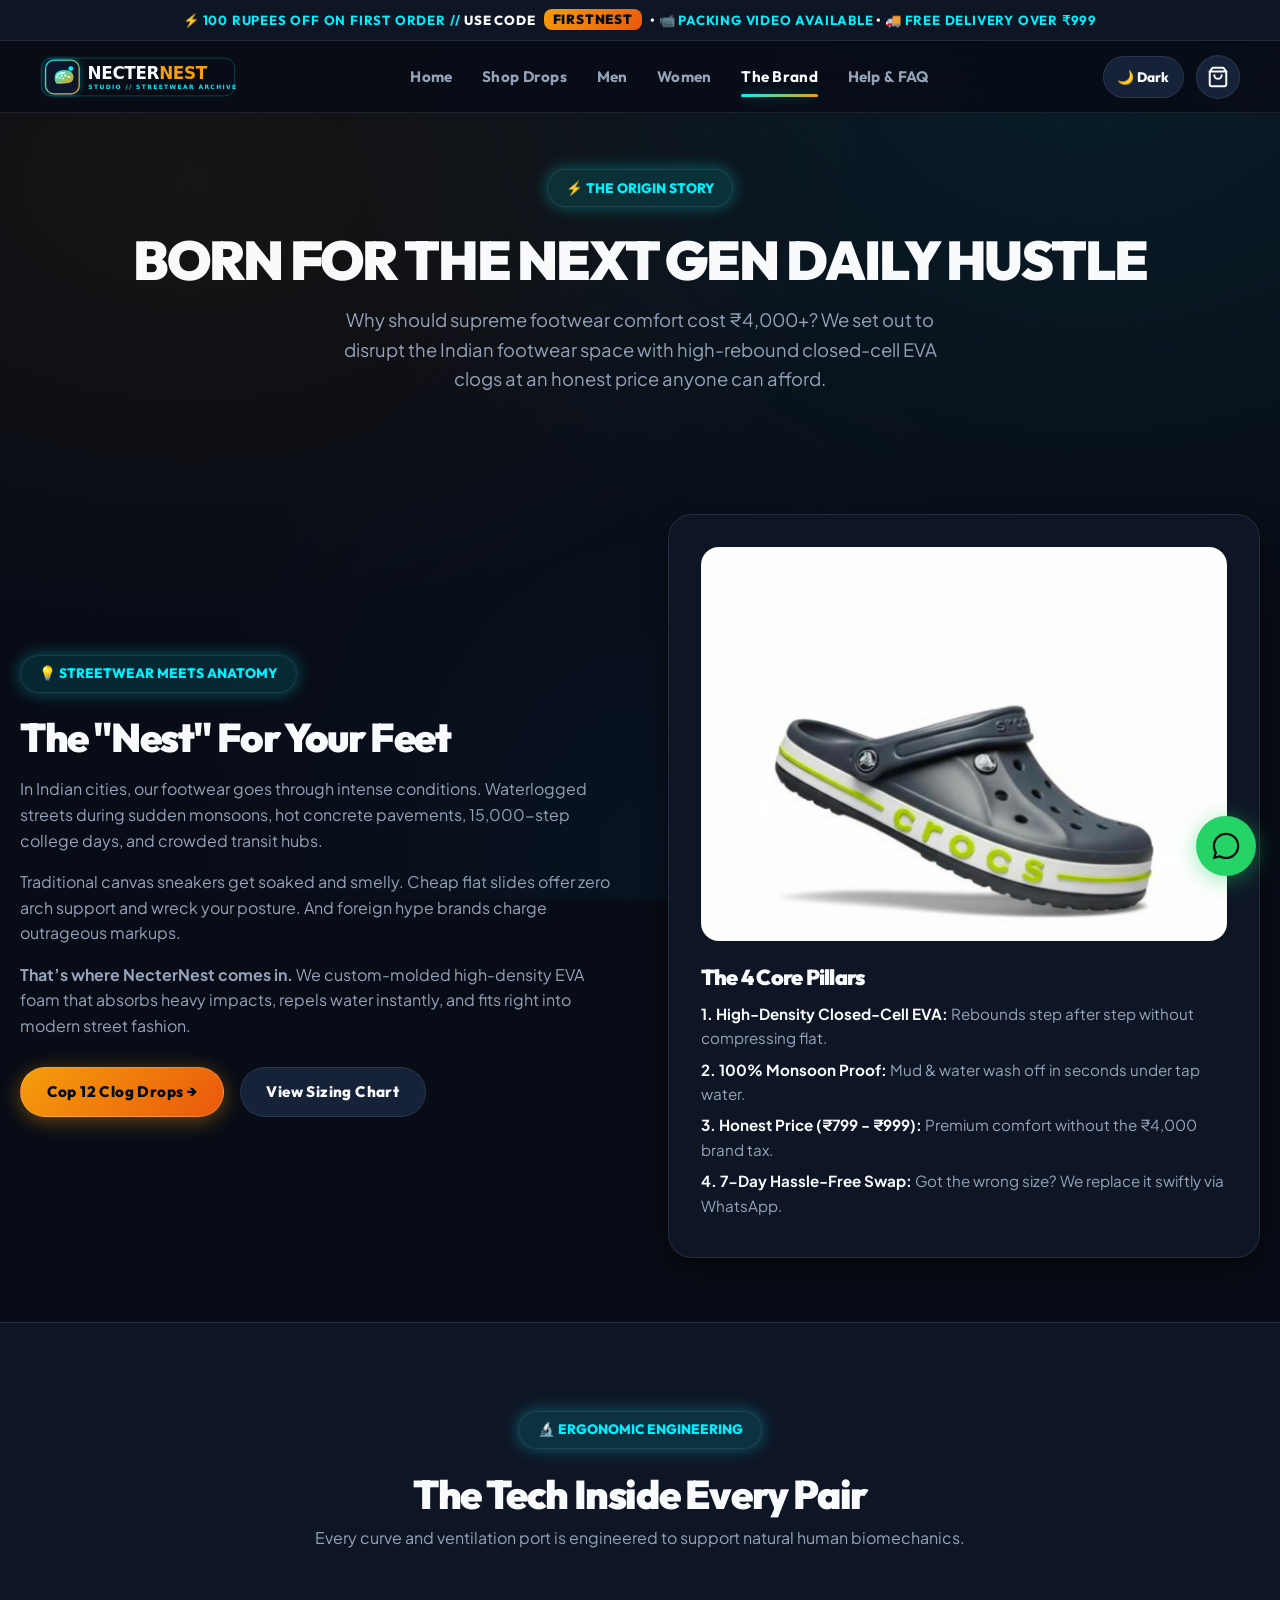
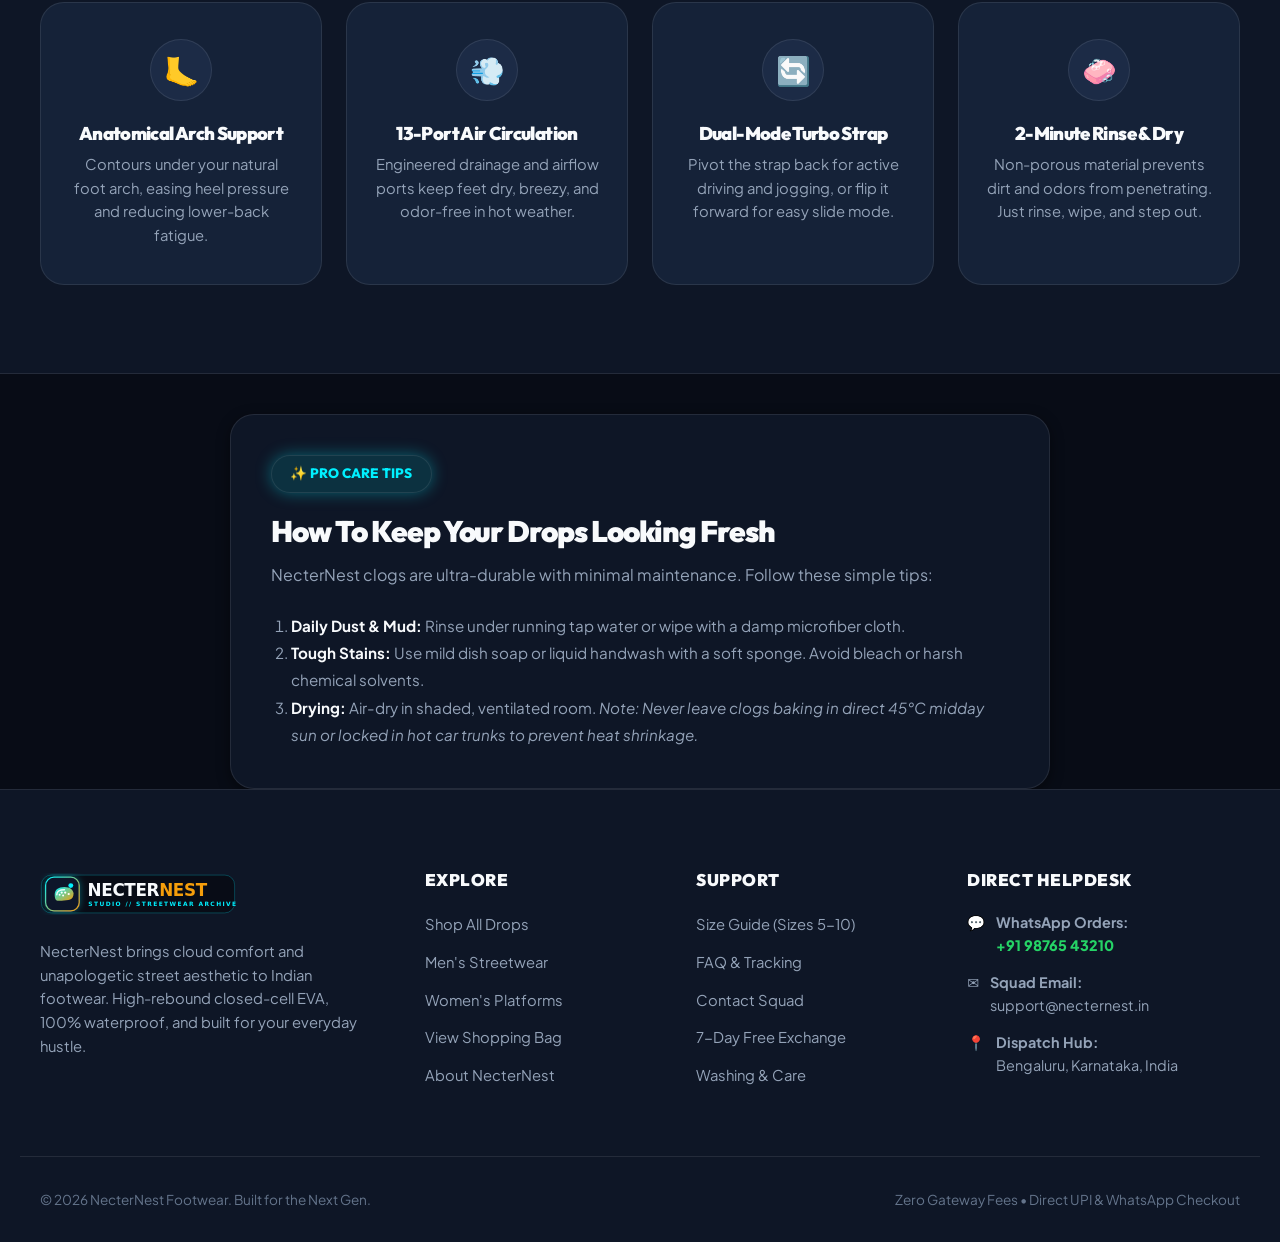
==== commit 520200ce: "feat: real product photos, instant WhatsApp checkout modal with customer details, customizable stock" ====
--- a/about.html
+++ b/about.html
@@ -22,7 +22,7 @@
   <meta property="og:url" content="https://devaritra009.github.io/necternest/about.html">
   <meta property="og:title" content="About NecterNest — Born for Pure Everyday Indian Comfort">
   <meta property="og:description" content="Featherlight, waterproof clogs designed to conquer Indian monsoons, commutes, and daily hustle.">
-  <meta property="og:image" content="images/clog-honey-amber.svg">
+  <meta property="og:image" content="images/products/clog-white-black.jpg">
 
   <!-- Favicon -->
   <link rel="icon" type="image/svg+xml" href="images/logo.svg">
@@ -39,7 +39,7 @@
 
   <!-- Top Announcement Bar -->
   <div class="announcement-bar" role="region" aria-label="Announcement">
-    <span>⚡ <strong>DROP 01 LIVE //</strong> UNFILTERED COMFORT • FLAT ₹100 OFF WITH CODE <span class="badge-code">FIRSTNEST</span> • FREE DELIVERY OVER ₹999</span>
+    <span>⚡ <strong>100 RUPEES OFF ON FIRST ORDER //</strong> USE CODE <span class="badge-code">FIRSTNEST</span> • 📹 <strong>PACKING VIDEO AVAILABLE</strong> • 🚚 <strong>FREE DELIVERY OVER ₹999</strong></span>
   </div>
 
   <!-- Header -->
@@ -118,7 +118,7 @@
 
       <div>
         <div style="background-color: var(--bg-surface); border: 1px solid var(--border-color); border-radius: var(--radius-xl); padding: 2rem; box-shadow: var(--shadow-md);">
-          <img src="images/clog-honey-amber.svg" alt="NecterNest Craftsmanship" style="border-radius: var(--radius-lg); margin-bottom: 1.5rem;">
+          <img src="images/products/clog-slate-lime.jpg" alt="NecterNest Craftsmanship" style="border-radius: var(--radius-lg); margin-bottom: 1.5rem; width: 100%; aspect-ratio: 4/3; object-fit: cover;">
           <h3 style="font-size: 1.35rem; margin-bottom: 0.75rem;">The 4 Core Pillars</h3>
           <ul class="feature-bullets" style="font-size: 0.95rem; color: var(--text-muted);">
             <li><strong style="color: var(--text-main);">1. High-Density Closed-Cell EVA:</strong> Rebounds step after step without compressing flat.</li>
@@ -207,7 +207,7 @@
       <div class="footer-col">
         <h4>SUPPORT</h4>
         <ul class="footer-links">
-          <li><a href="javascript:void(0)" onclick="openSizeModal()">Sizing Chart (UK 5-11)</a></li>
+          <li><a href="javascript:void(0)" onclick="openSizeModal()">Size Guide (Sizes 5-10)</a></li>
           <li><a href="contact.html#faq">FAQ &amp; Tracking</a></li>
           <li><a href="contact.html">Contact Squad</a></li>
           <li><a href="about.html#exchange">7-Day Free Exchange</a></li>
--- a/css/style.css
+++ b/css/style.css
@@ -906,6 +906,49 @@
   box-shadow: 0 0 10px var(--neon-cyan-glow);
 }
 
+.badge.badge-available {
+  background-color: rgba(16, 185, 129, 0.16);
+  color: #10B981;
+  border-color: #10B981;
+  box-shadow: 0 0 12px rgba(16, 185, 129, 0.35);
+}
+
+.badge.badge-soldout {
+  background-color: rgba(239, 68, 68, 0.2);
+  color: #EF4444;
+  border-color: #EF4444;
+  box-shadow: 0 0 12px rgba(239, 68, 68, 0.35);
+}
+
+.badge.badge-hot {
+  background-color: rgba(245, 158, 11, 0.2);
+  color: #F59E0B;
+  border-color: #F59E0B;
+  box-shadow: 0 0 12px rgba(245, 158, 11, 0.35);
+}
+
+.badge.badge-cyan {
+  background-color: rgba(0, 240, 255, 0.15);
+  color: #00F0FF;
+  border-color: #00F0FF;
+  box-shadow: 0 0 12px rgba(0, 240, 255, 0.3);
+}
+
+.product-card.out-of-stock .product-card-img {
+  filter: grayscale(45%);
+  opacity: 0.8;
+}
+
+.btn.disabled, .btn:disabled {
+  opacity: 0.55 !important;
+  cursor: not-allowed !important;
+  pointer-events: none !important;
+  background-color: var(--bg-surface-elevated) !important;
+  border-color: var(--border-color) !important;
+  color: var(--text-muted) !important;
+  box-shadow: none !important;
+}
+
 .discount-pill {
   position: absolute;
   top: 12px;
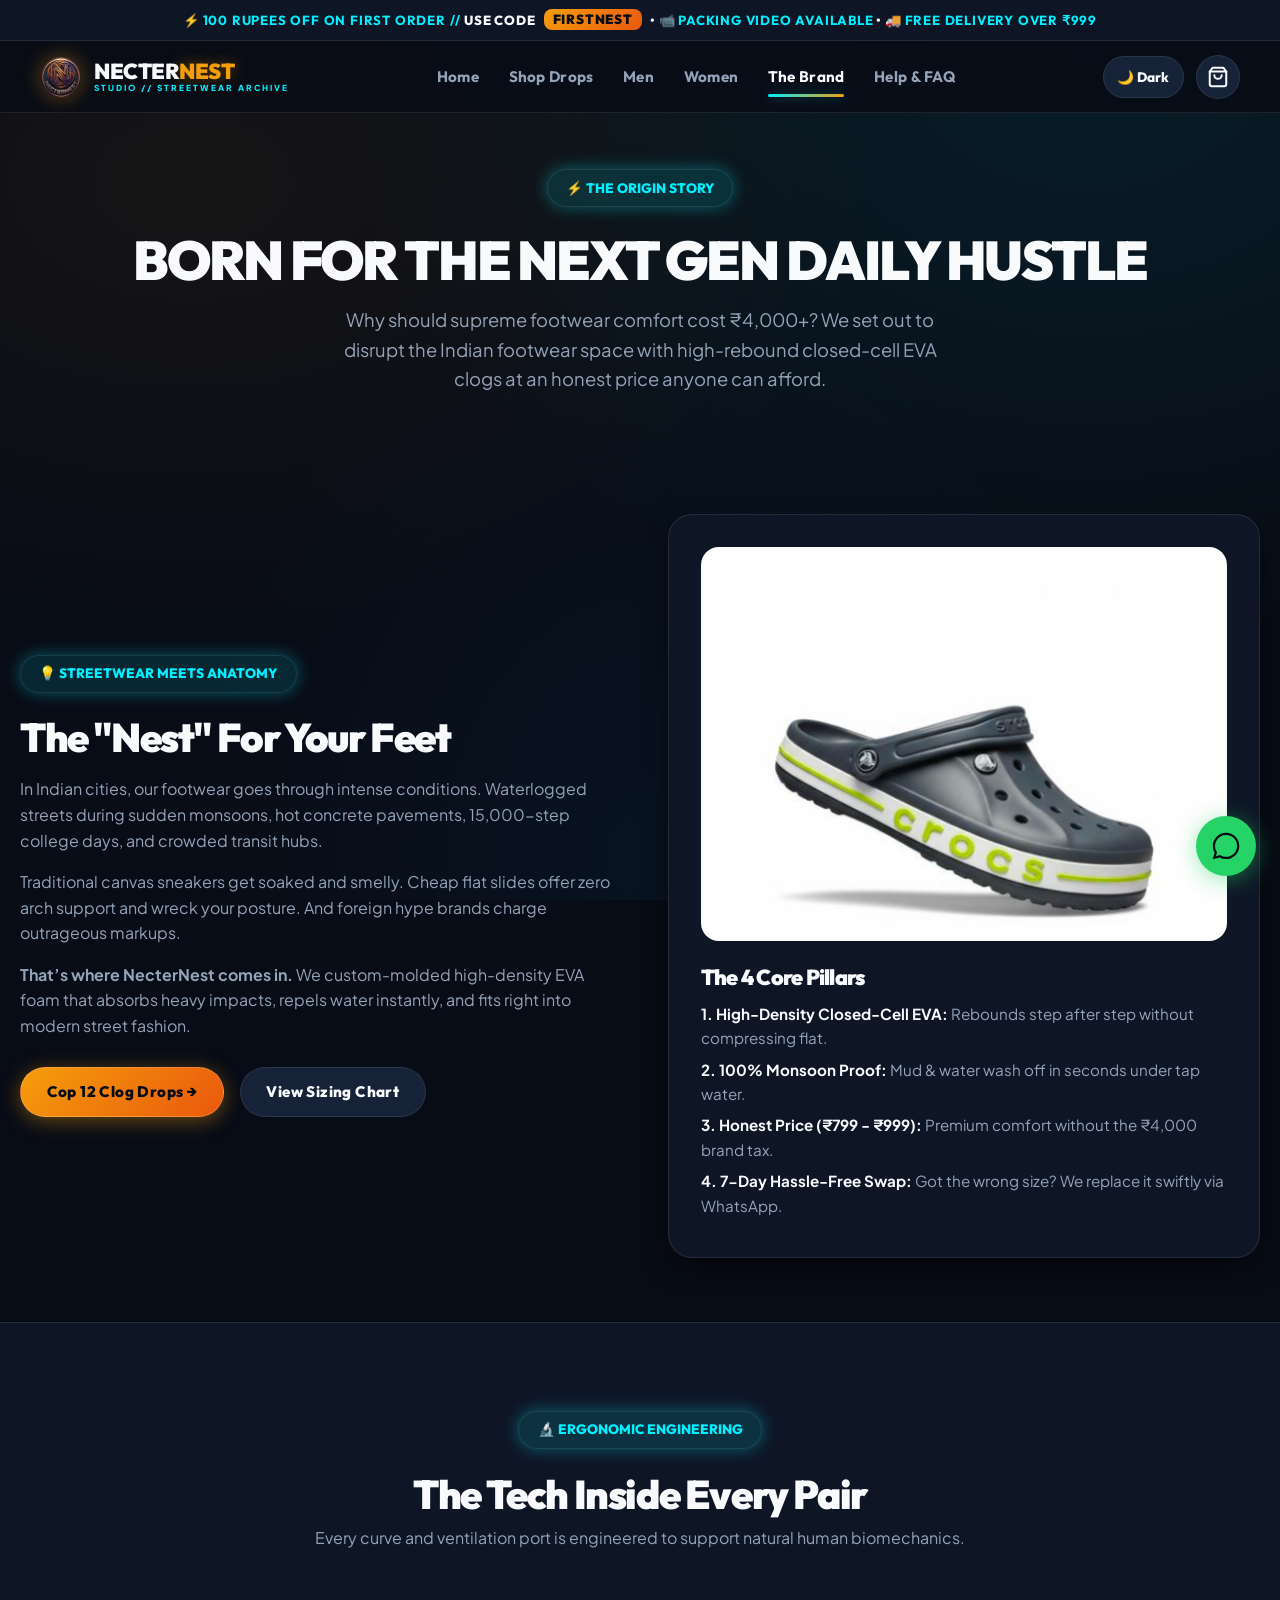
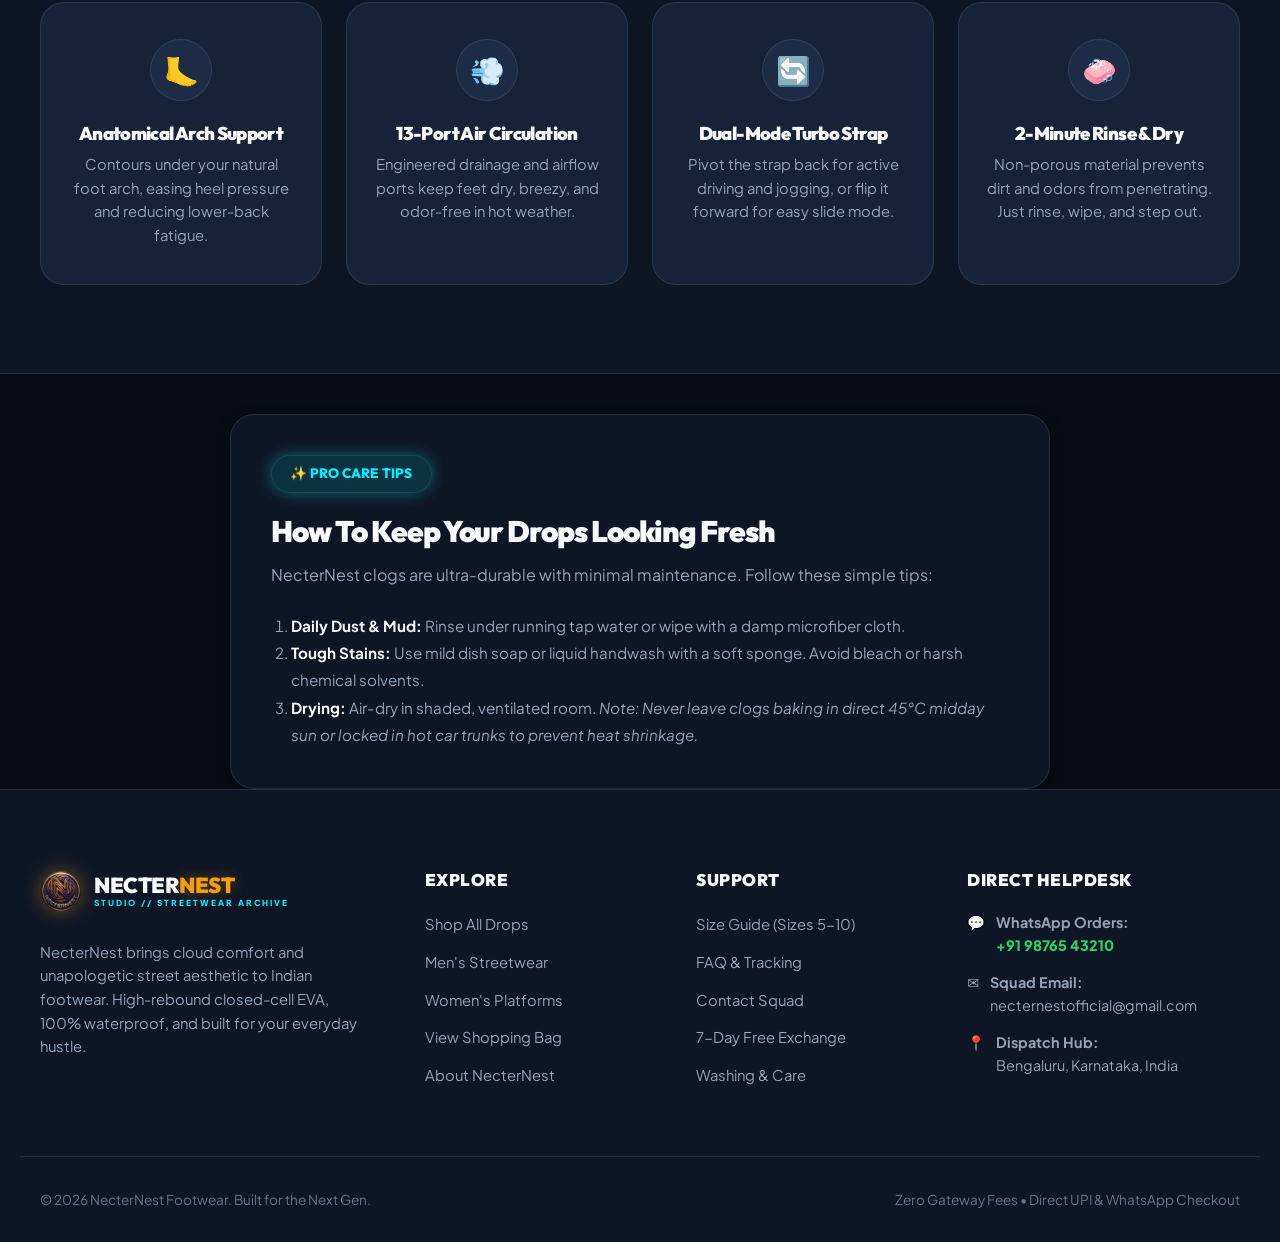
==== commit 80011c98: "feat: launch official 3D emblem logo and update email to necternestofficial@gmail.com" ====
--- a/about.html
+++ b/about.html
@@ -22,10 +22,12 @@
   <meta property="og:url" content="https://devaritra009.github.io/necternest/about.html">
   <meta property="og:title" content="About NecterNest — Born for Pure Everyday Indian Comfort">
   <meta property="og:description" content="Featherlight, waterproof clogs designed to conquer Indian monsoons, commutes, and daily hustle.">
-  <meta property="og:image" content="images/products/clog-white-black.jpg">
+  <meta property="og:image" content="images/og-brand.jpg">
 
   <!-- Favicon -->
-  <link rel="icon" type="image/svg+xml" href="images/logo.svg">
+  <link rel="icon" type="image/png" sizes="32x32" href="images/favicon-32.png">
+  <link rel="icon" type="image/png" sizes="192x192" href="images/favicon.png">
+  <link rel="apple-touch-icon" href="images/favicon.png">
 
   <!-- Google Fonts: Outfit + Plus Jakarta Sans -->
   <link rel="preconnect" href="https://fonts.googleapis.com">
@@ -46,7 +48,11 @@
   <header class="site-header">
     <div class="container header-inner">
       <a href="index.html" class="brand-logo" aria-label="NecterNest Home">
-        <img src="images/logo.svg" alt="NecterNest Logo" width="200" height="42">
+        <img src="images/logo-badge.png" alt="NecterNest 3D Crest" class="brand-crest" width="42" height="42">
+        <div class="brand-text-block">
+          <span class="brand-title">NECTER<span class="brand-highlight">NEST</span></span>
+          <span class="brand-sub">STUDIO // STREETWEAR ARCHIVE</span>
+        </div>
       </a>
 
       <nav class="nav-links" id="primary-nav" aria-label="Main Navigation">
@@ -187,8 +193,12 @@
   <footer class="site-footer">
     <div class="container footer-grid">
       <div class="footer-logo-desc">
-        <a href="index.html" class="brand-logo" aria-label="NecterNest Home">
-          <img src="images/logo.svg" alt="NecterNest Logo" width="180" height="38">
+        <a href="index.html" class="brand-logo footer-logo" aria-label="NecterNest Home">
+          <img src="images/logo-badge.png" alt="NecterNest 3D Crest" class="brand-crest" width="38" height="38">
+          <div class="brand-text-block">
+            <span class="brand-title">NECTER<span class="brand-highlight">NEST</span></span>
+            <span class="brand-sub">STUDIO // STREETWEAR ARCHIVE</span>
+          </div>
         </a>
         <p>NecterNest brings cloud comfort and unapologetic street aesthetic to Indian footwear. High-rebound closed-cell EVA, 100% waterproof, and built for your everyday hustle.</p>
       </div>
@@ -229,7 +239,7 @@
             <span>✉️</span> 
             <div>
               <strong>Squad Email:</strong><br>
-              support@necternest.in
+              necternestofficial@gmail.com
             </div>
           </li>
           <li>
--- a/css/style.css
+++ b/css/style.css
@@ -380,14 +380,79 @@
 }
 
 .brand-logo {
-  display: flex;
-  align-items: center;
-  height: 48px;
+  display: inline-flex;
+  align-items: center;
+  gap: 0.75rem;
+  text-decoration: none;
+  transition: transform var(--transition-fast);
+}
+
+.brand-logo:hover {
+  transform: translateY(-1px);
+}
+
+.brand-crest {
+  width: 42px;
+  height: 42px;
+  border-radius: 50%;
+  object-fit: cover;
+  flex-shrink: 0;
+  filter: drop-shadow(0 0 10px rgba(245, 158, 11, 0.4));
+  transition: all var(--transition-normal);
+}
+
+.brand-logo:hover .brand-crest {
+  filter: drop-shadow(0 0 16px rgba(245, 158, 11, 0.75));
+  transform: rotate(4deg) scale(1.05);
+}
+
+.brand-text-block {
+  display: flex;
+  flex-direction: column;
+  justify-content: center;
+  line-height: 1.05;
+}
+
+.brand-title {
+  font-family: 'Outfit', sans-serif;
+  font-size: 1.35rem;
+  font-weight: 900;
+  color: var(--text-main);
+  letter-spacing: -0.5px;
+  line-height: 1;
+}
+
+.brand-title .brand-highlight {
+  color: var(--primary);
+  text-shadow: 0 0 14px var(--primary-glow);
+}
+
+.brand-sub {
+  font-family: 'Plus Jakarta Sans', sans-serif;
+  font-size: 0.52rem;
+  font-weight: 800;
+  color: var(--neon-cyan);
+  letter-spacing: 2px;
+  text-transform: uppercase;
+  margin-top: 2px;
+  line-height: 1;
 }
 
 .brand-logo img {
   height: 42px;
   width: auto;
+}
+
+[data-theme="light"] .brand-title {
+  color: #0F172A;
+}
+
+[data-theme="light"] .brand-title .brand-highlight {
+  color: var(--primary);
+}
+
+[data-theme="light"] .brand-sub {
+  color: var(--neon-cyan);
 }
 
 [data-theme="light"] .brand-logo .brand-text-logo {
@@ -597,6 +662,20 @@
     height: 32px;
   }
 
+  .brand-crest {
+    width: 36px;
+    height: 36px;
+  }
+
+  .brand-title {
+    font-size: 1.15rem;
+  }
+
+  .brand-sub {
+    font-size: 0.44rem;
+    letter-spacing: 1.4px;
+  }
+
   .header-actions {
     gap: 0.4rem;
   }
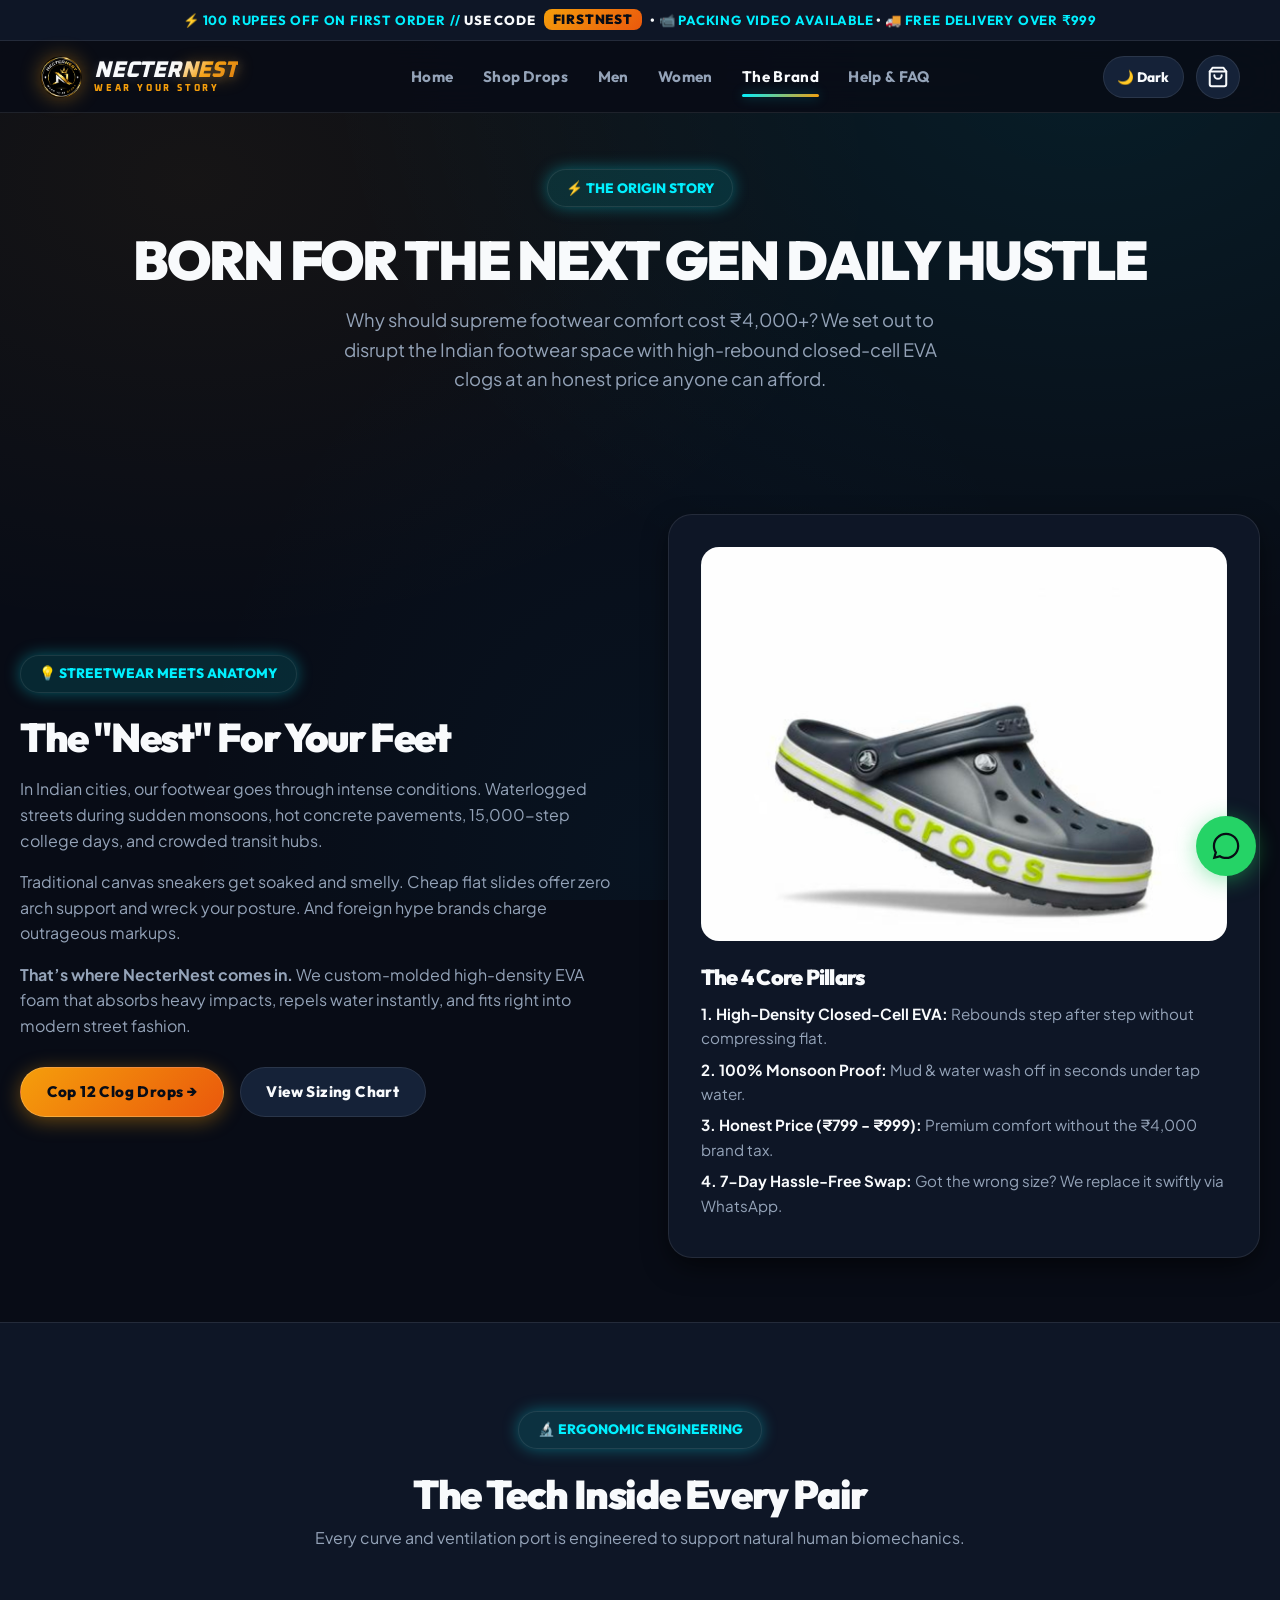
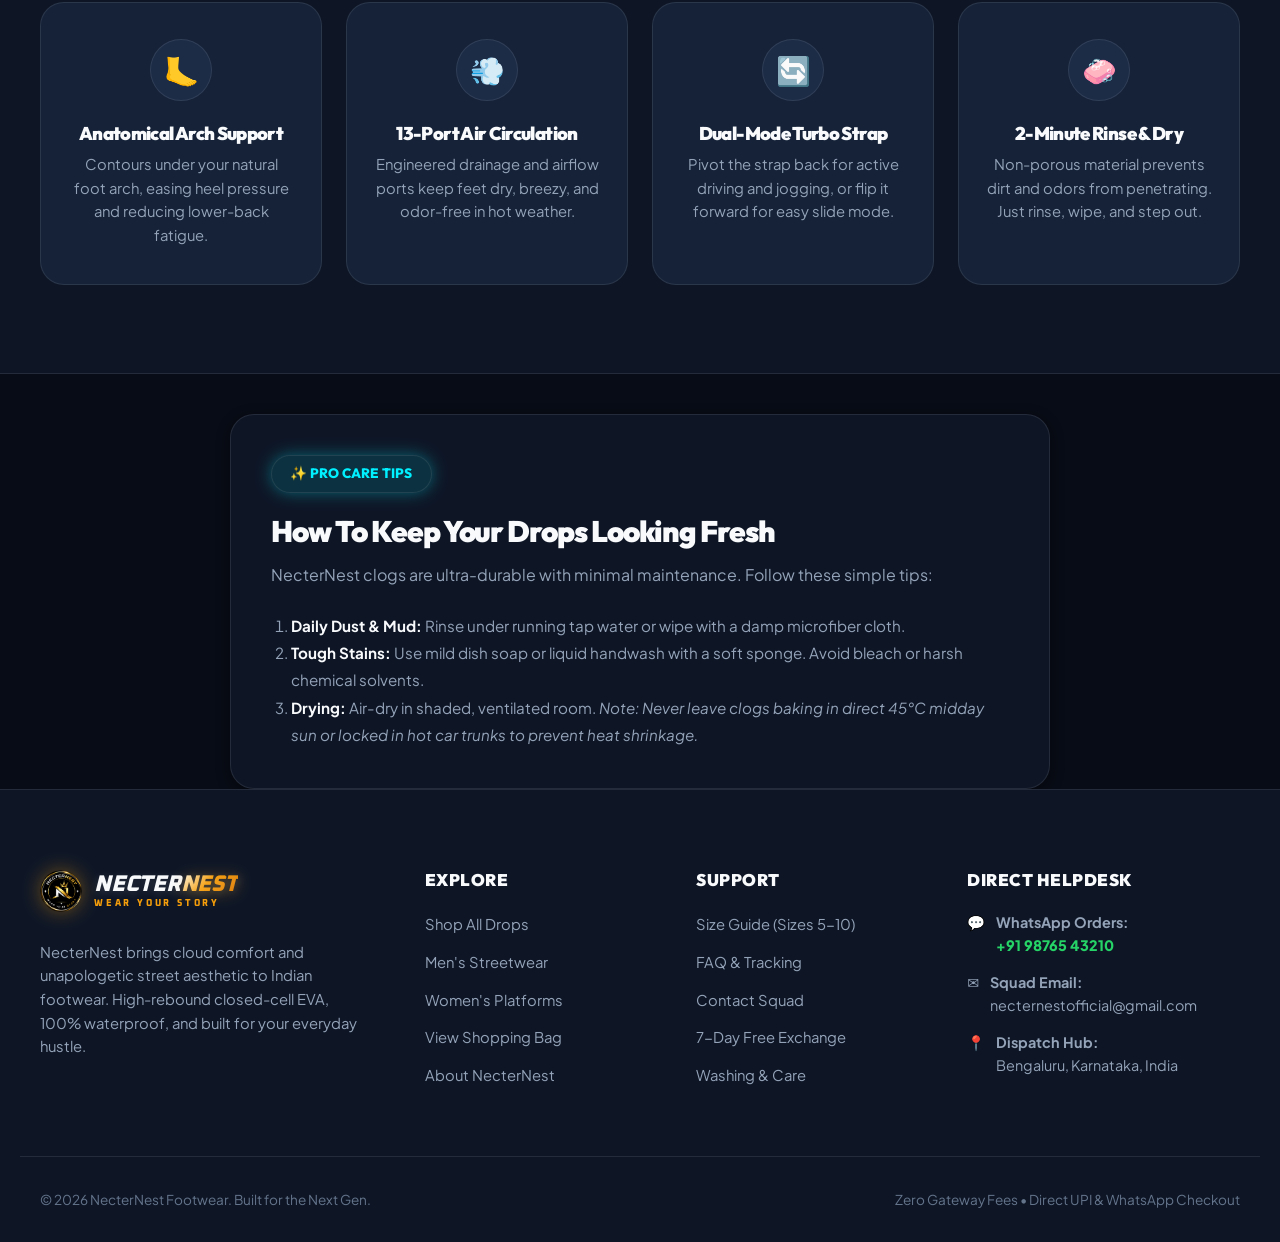
==== commit e445c099: "fix: dynamically sync hero section pricing & badge from catalog, launch new logo crest, and apply Ox" ====
--- a/about.html
+++ b/about.html
@@ -29,10 +29,10 @@
   <link rel="icon" type="image/png" sizes="192x192" href="images/favicon.png">
   <link rel="apple-touch-icon" href="images/favicon.png">
 
-  <!-- Google Fonts: Outfit + Plus Jakarta Sans -->
+  <!-- Google Fonts: Oxanium + Outfit + Plus Jakarta Sans -->
   <link rel="preconnect" href="https://fonts.googleapis.com">
   <link rel="preconnect" href="https://fonts.gstatic.com" crossorigin>
-  <link href="https://fonts.googleapis.com/css2?family=Outfit:wght@400;600;700;800;900&family=Plus+Jakarta+Sans:wght@400;500;600;700;800&display=swap" rel="stylesheet">
+  <link href="https://fonts.googleapis.com/css2?family=Oxanium:ital,wght@0,600;0,700;0,800;0,900;1,700;1,800;1,900&family=Outfit:wght@400;600;700;800;900&family=Plus+Jakarta+Sans:wght@400;500;600;700;800&display=swap" rel="stylesheet">
 
   <!-- Stylesheet -->
   <link rel="stylesheet" href="css/style.css">
@@ -51,7 +51,7 @@
         <img src="images/logo-badge.png" alt="NecterNest 3D Crest" class="brand-crest" width="42" height="42">
         <div class="brand-text-block">
           <span class="brand-title">NECTER<span class="brand-highlight">NEST</span></span>
-          <span class="brand-sub">STUDIO // STREETWEAR ARCHIVE</span>
+          <span class="brand-sub">WEAR YOUR STORY</span>
         </div>
       </a>
 
@@ -197,7 +197,7 @@
           <img src="images/logo-badge.png" alt="NecterNest 3D Crest" class="brand-crest" width="38" height="38">
           <div class="brand-text-block">
             <span class="brand-title">NECTER<span class="brand-highlight">NEST</span></span>
-            <span class="brand-sub">STUDIO // STREETWEAR ARCHIVE</span>
+            <span class="brand-sub">WEAR YOUR STORY</span>
           </div>
         </a>
         <p>NecterNest brings cloud comfort and unapologetic street aesthetic to Indian footwear. High-rebound closed-cell EVA, 100% waterproof, and built for your everyday hustle.</p>
--- a/css/style.css
+++ b/css/style.css
@@ -1,3 +1,5 @@
+@import url('https://fonts.googleapis.com/css2?family=Oxanium:ital,wght@0,600;0,700;0,800;0,900;1,700;1,800;1,900&display=swap');
+
 /* ==========================================================================
    NECTERNEST — CLOUD STREET COMFORT FOOTWEAR
    Theme: Modern Tech-Streetwear with Dynamic Dark & White Mode Toggle
@@ -414,27 +416,33 @@
 }
 
 .brand-title {
-  font-family: 'Outfit', sans-serif;
-  font-size: 1.35rem;
+  font-family: 'Oxanium', 'Outfit', sans-serif;
+  font-style: italic;
+  font-size: 1.42rem;
   font-weight: 900;
-  color: var(--text-main);
-  letter-spacing: -0.5px;
+  color: #F8FAFC;
+  letter-spacing: -0.01em;
   line-height: 1;
+  text-transform: uppercase;
+  text-shadow: 0 2px 10px rgba(255, 255, 255, 0.15);
 }
 
 .brand-title .brand-highlight {
-  color: var(--primary);
-  text-shadow: 0 0 14px var(--primary-glow);
+  color: #F59E0B;
+  background: linear-gradient(135deg, #FFFBEB 0%, #F59E0B 45%, #D97706 100%);
+  -webkit-background-clip: text;
+  -webkit-text-fill-color: transparent;
+  filter: drop-shadow(0 2px 8px rgba(245, 158, 11, 0.4));
 }
 
 .brand-sub {
-  font-family: 'Plus Jakarta Sans', sans-serif;
-  font-size: 0.52rem;
-  font-weight: 800;
-  color: var(--neon-cyan);
-  letter-spacing: 2px;
+  font-family: 'Oxanium', 'Plus Jakarta Sans', sans-serif;
+  font-size: 0.54rem;
+  font-weight: 800;
+  color: #F59E0B;
+  letter-spacing: 2.8px;
   text-transform: uppercase;
-  margin-top: 2px;
+  margin-top: 3px;
   line-height: 1;
 }
 
@@ -445,14 +453,19 @@
 
 [data-theme="light"] .brand-title {
   color: #0F172A;
+  text-shadow: none;
 }
 
 [data-theme="light"] .brand-title .brand-highlight {
-  color: var(--primary);
+  color: #D97706;
+  background: linear-gradient(135deg, #D97706 0%, #B45309 100%);
+  -webkit-background-clip: text;
+  -webkit-text-fill-color: transparent;
+  filter: none;
 }
 
 [data-theme="light"] .brand-sub {
-  color: var(--neon-cyan);
+  color: #D97706;
 }
 
 [data-theme="light"] .brand-logo .brand-text-logo {
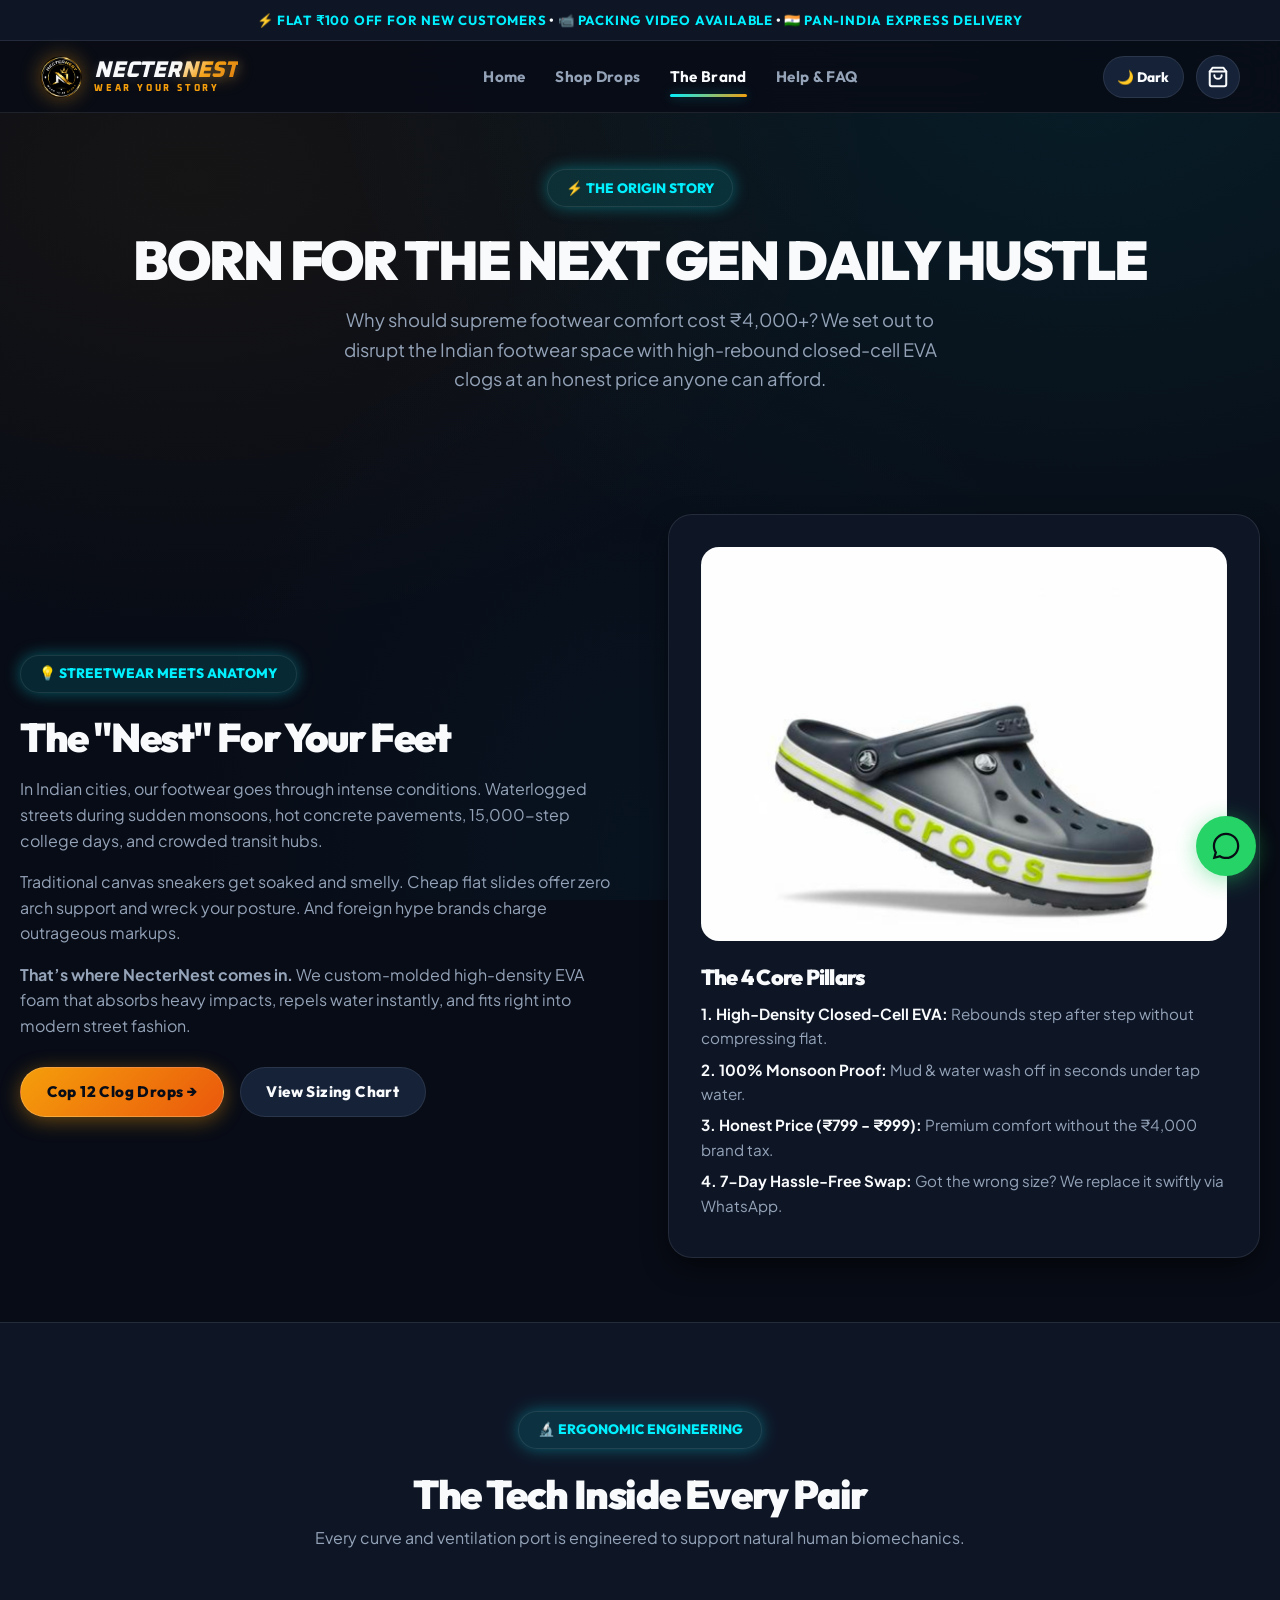
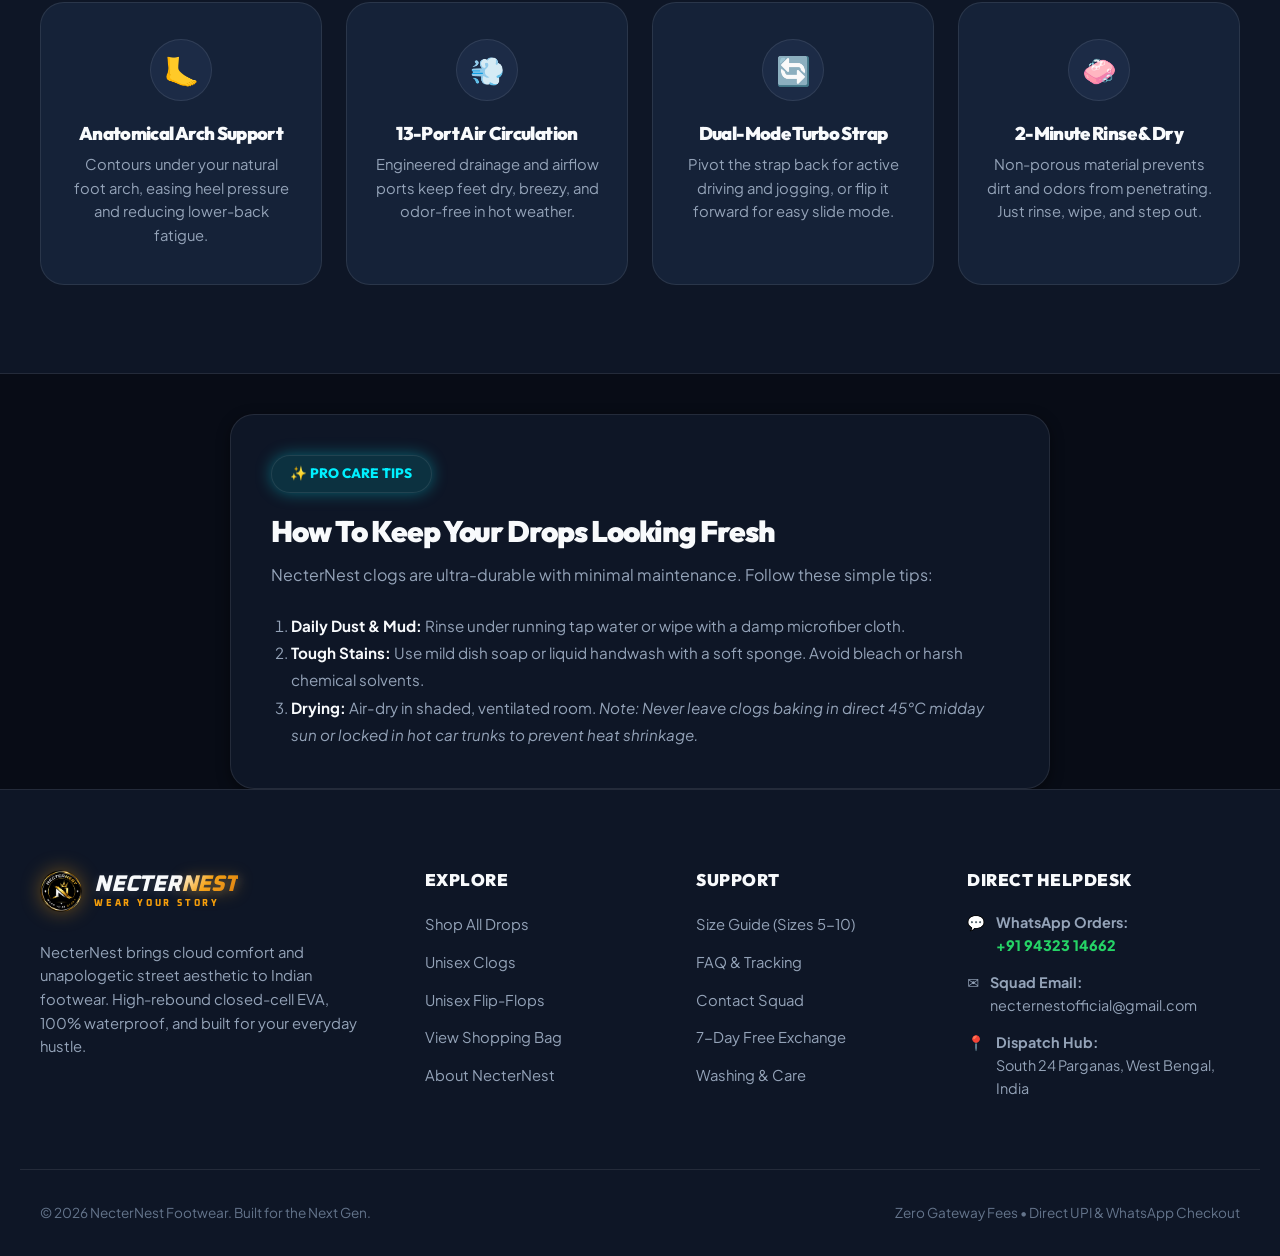
==== commit 125bedb4: "chore: update WhatsApp/contact to 9432314662, fix corrupted WA message, remove coupon code, set loca" ====
--- a/about.html
+++ b/about.html
@@ -41,7 +41,7 @@
 
   <!-- Top Announcement Bar -->
   <div class="announcement-bar" role="region" aria-label="Announcement">
-    <span>⚡ <strong>100 RUPEES OFF ON FIRST ORDER //</strong> USE CODE <span class="badge-code">FIRSTNEST</span> • 📹 <strong>PACKING VIDEO AVAILABLE</strong> • 🚚 <strong>FREE DELIVERY OVER ₹999</strong></span>
+    <span>⚡ <strong>FLAT ₹100 OFF FOR NEW CUSTOMERS</strong> • 📹 <strong>PACKING VIDEO AVAILABLE</strong> • 🇮🇳 <strong>PAN-INDIA EXPRESS DELIVERY</strong></span>
   </div>
 
   <!-- Header -->
@@ -58,8 +58,6 @@
       <nav class="nav-links" id="primary-nav" aria-label="Main Navigation">
         <a href="index.html" class="nav-link">Home</a>
         <a href="shop.html" class="nav-link">Shop Drops</a>
-        <a href="shop.html?cat=Men" class="nav-link">Men</a>
-        <a href="shop.html?cat=Women" class="nav-link">Women</a>
         <a href="about.html" class="nav-link active">The Brand</a>
         <a href="contact.html" class="nav-link">Help &amp; FAQ</a>
       </nav>
@@ -207,8 +205,8 @@
         <h4>EXPLORE</h4>
         <ul class="footer-links">
           <li><a href="shop.html">Shop All Drops</a></li>
-          <li><a href="shop.html?cat=Men">Men's Streetwear</a></li>
-          <li><a href="shop.html?cat=Women">Women's Platforms</a></li>
+          <li><a href="shop.html?cat=Clogs">Unisex Clogs</a></li>
+          <li><a href="shop.html?cat=Flip-Flops">Unisex Flip-Flops</a></li>
           <li><a href="cart.html">View Shopping Bag</a></li>
           <li><a href="about.html">About NecterNest</a></li>
         </ul>
@@ -232,7 +230,7 @@
             <span>💬</span> 
             <div>
               <strong>WhatsApp Orders:</strong><br>
-              <a href="https://wa.me/919876543210" target="_blank" style="color: #25D366; font-weight: 800;">+91 98765 43210</a>
+              <a href="https://wa.me/919432314662" target="_blank" style="color: #25D366; font-weight: 800;">+91 94323 14662</a>
             </div>
           </li>
           <li>
@@ -246,7 +244,7 @@
             <span>📍</span> 
             <div>
               <strong>Dispatch Hub:</strong><br>
-              Bengaluru, Karnataka, India
+              South 24 Parganas, West Bengal, India
             </div>
           </li>
         </ul>
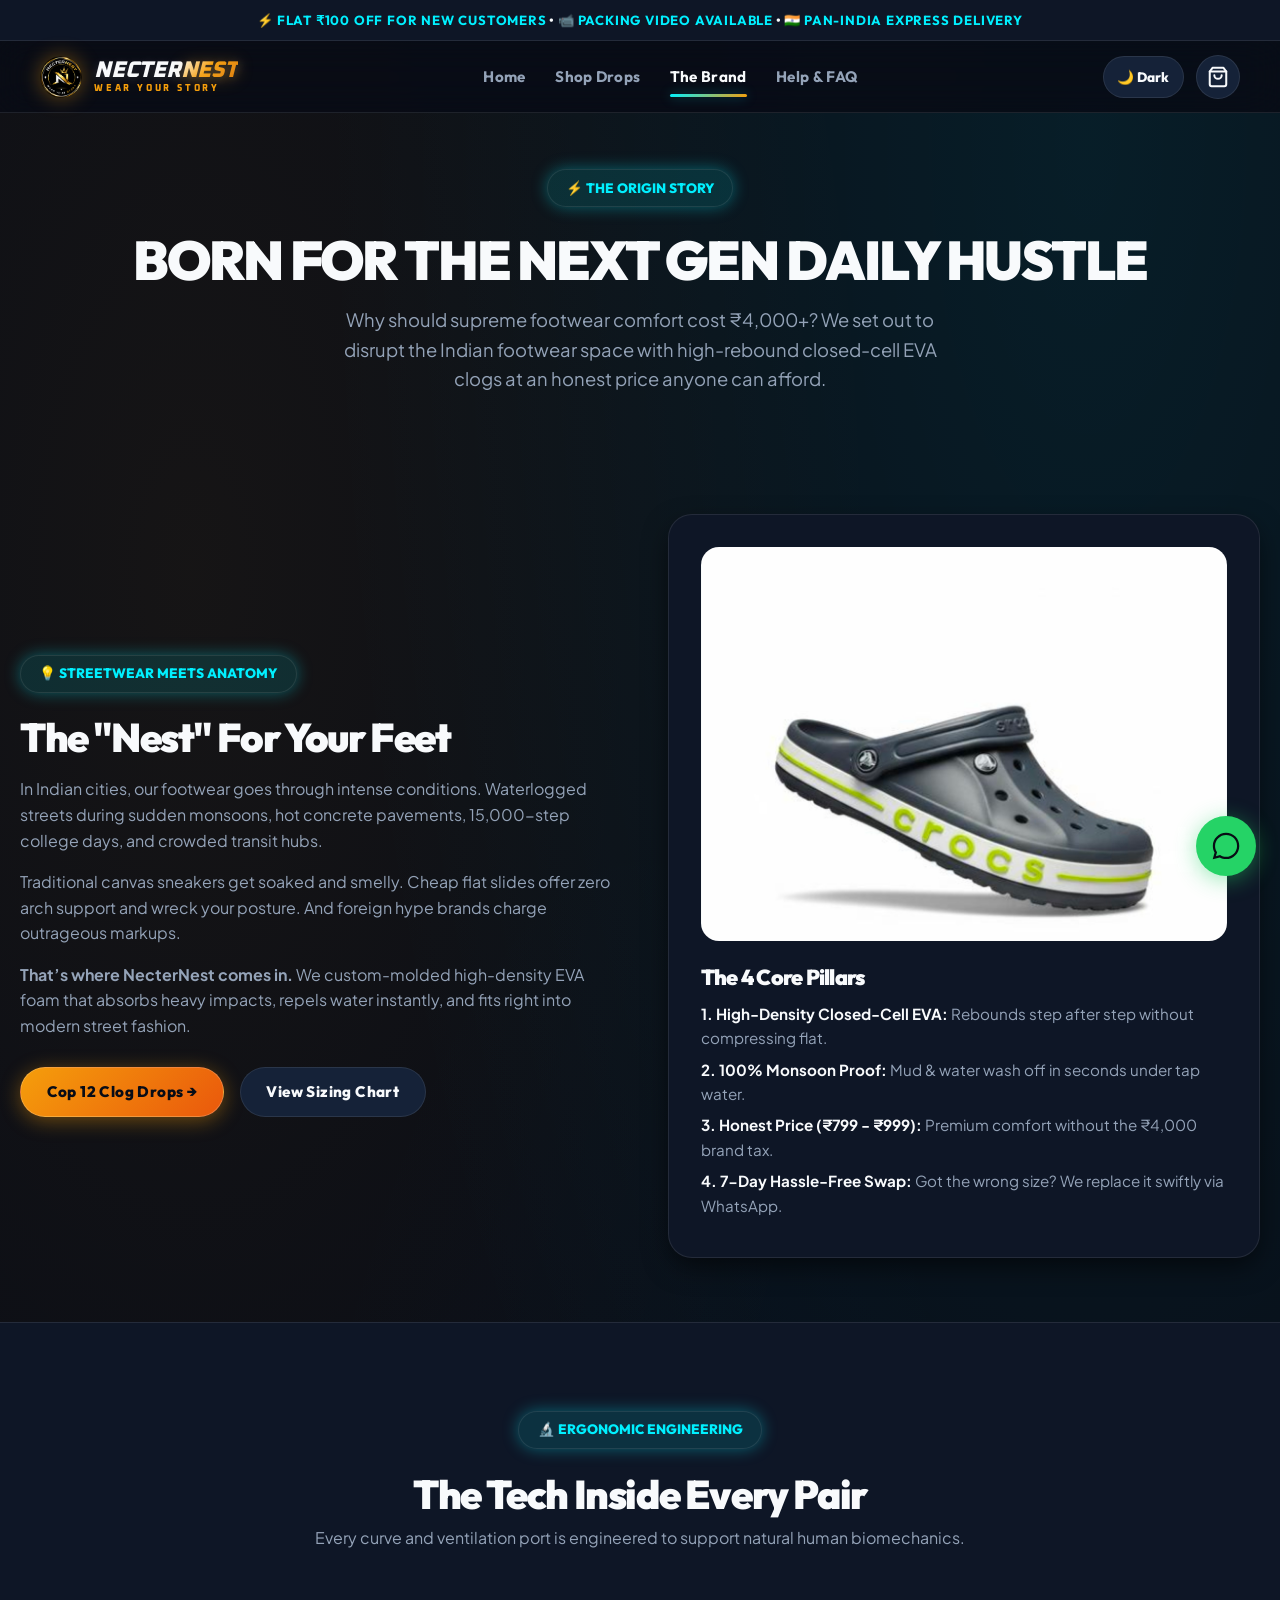
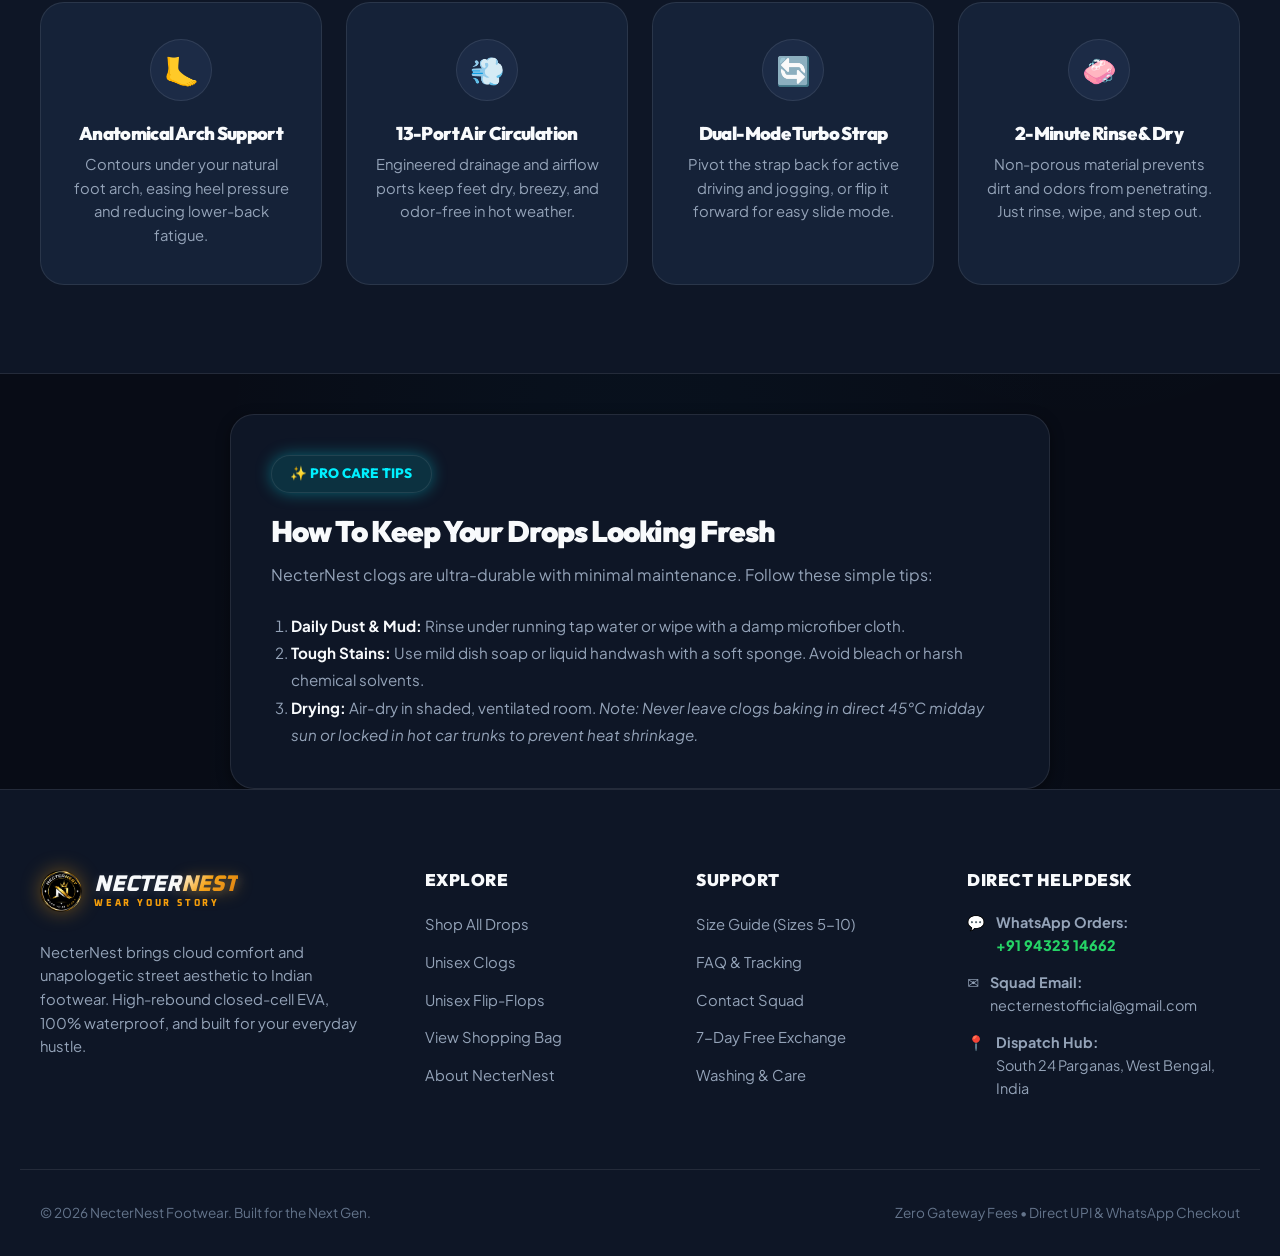
==== commit 3d5fe68e: "fix: fix mobile hamburger drawer trapped by header backdrop-filter and cache-bust browser tab favico" ====
--- a/about.html
+++ b/about.html
@@ -22,12 +22,13 @@
   <meta property="og:url" content="https://devaritra009.github.io/necternest/about.html">
   <meta property="og:title" content="About NecterNest — Born for Pure Everyday Indian Comfort">
   <meta property="og:description" content="Featherlight, waterproof clogs designed to conquer Indian monsoons, commutes, and daily hustle.">
-  <meta property="og:image" content="images/og-brand.jpg">
+  <meta property="og:image" content="images/og-brand.jpg?v=3">
 
   <!-- Favicon -->
-  <link rel="icon" type="image/png" sizes="32x32" href="images/favicon-32.png">
-  <link rel="icon" type="image/png" sizes="192x192" href="images/favicon.png">
-  <link rel="apple-touch-icon" href="images/favicon.png">
+  <link rel="shortcut icon" href="favicon.ico?v=3">
+  <link rel="icon" type="image/png" sizes="32x32" href="images/favicon-32.png?v=3">
+  <link rel="icon" type="image/png" sizes="192x192" href="images/favicon.png?v=3">
+  <link rel="apple-touch-icon" href="images/favicon.png?v=3">
 
   <!-- Google Fonts: Oxanium + Outfit + Plus Jakarta Sans -->
   <link rel="preconnect" href="https://fonts.googleapis.com">
@@ -48,7 +49,7 @@
   <header class="site-header">
     <div class="container header-inner">
       <a href="index.html" class="brand-logo" aria-label="NecterNest Home">
-        <img src="images/logo-badge.png" alt="NecterNest 3D Crest" class="brand-crest" width="42" height="42">
+        <img src="images/logo-badge.png?v=3" alt="NecterNest 3D Crest" class="brand-crest" width="42" height="42">
         <div class="brand-text-block">
           <span class="brand-title">NECTER<span class="brand-highlight">NEST</span></span>
           <span class="brand-sub">WEAR YOUR STORY</span>
@@ -192,7 +193,7 @@
     <div class="container footer-grid">
       <div class="footer-logo-desc">
         <a href="index.html" class="brand-logo footer-logo" aria-label="NecterNest Home">
-          <img src="images/logo-badge.png" alt="NecterNest 3D Crest" class="brand-crest" width="38" height="38">
+          <img src="images/logo-badge.png?v=3" alt="NecterNest 3D Crest" class="brand-crest" width="38" height="38">
           <div class="brand-text-block">
             <span class="brand-title">NECTER<span class="brand-highlight">NEST</span></span>
             <span class="brand-sub">WEAR YOUR STORY</span>
--- a/css/style.css
+++ b/css/style.css
@@ -140,6 +140,8 @@
   font-size: 16px;
   scroll-behavior: smooth;
   -webkit-text-size-adjust: 100%;
+  overflow-x: clip;
+  max-width: 100%;
 }
 
 body {
@@ -148,11 +150,13 @@
   background-color: var(--bg-page);
   line-height: 1.6;
   min-height: 100vh;
+  min-height: 100dvh;
   display: flex;
   flex-direction: column;
-  overflow-x: hidden;
+  overflow-x: clip;
+  max-width: 100%;
   background-image: var(--ambient-bg);
-  background-attachment: fixed;
+  background-attachment: scroll;
   transition: background-color var(--transition-normal), color var(--transition-normal);
 }
 
@@ -365,13 +369,21 @@
 .site-header {
   position: sticky;
   top: 0;
-  z-index: 100;
+  z-index: 1000;
   background-color: var(--header-bg);
-  backdrop-filter: blur(18px);
-  -webkit-backdrop-filter: blur(18px);
   border-bottom: 1px solid var(--border-color);
   height: var(--header-height);
   transition: all var(--transition-fast);
+}
+
+.site-header::before {
+  content: "";
+  position: absolute;
+  inset: 0;
+  backdrop-filter: blur(18px);
+  -webkit-backdrop-filter: blur(18px);
+  z-index: -1;
+  pointer-events: none;
 }
 
 .header-inner {
@@ -611,6 +623,18 @@
   transition: all var(--transition-fast);
 }
 
+.hamburger-btn.active span:nth-child(1) {
+  transform: translateY(7px) rotate(45deg);
+}
+
+.hamburger-btn.active span:nth-child(2) {
+  opacity: 0;
+}
+
+.hamburger-btn.active span:nth-child(3) {
+  transform: translateY(-7px) rotate(-45deg);
+}
+
 /* Mobile Nav Drawer */
 @media (max-width: 860px) {
   .hamburger-btn {
@@ -620,9 +644,14 @@
   .nav-links {
     position: fixed;
     top: var(--header-height);
-    right: -100%;
-    width: 295px;
+    right: 0;
+    transform: translateX(100%);
+    visibility: hidden;
+    pointer-events: none;
+    width: min(295px, 85vw);
     height: calc(100vh - var(--header-height));
+    height: calc(100dvh - var(--header-height));
+    overflow-y: auto;
     background-color: var(--bg-surface);
     border-left: 1px solid var(--border-color);
     flex-direction: column;
@@ -630,12 +659,14 @@
     padding: 2.25rem 1.75rem;
     gap: 1.35rem;
     box-shadow: var(--shadow-lg);
-    transition: right var(--transition-smooth);
-    z-index: 1000;
+    transition: transform var(--transition-smooth), visibility var(--transition-smooth);
+    z-index: 1001;
   }
 
   .nav-links.active {
-    right: 0;
+    transform: translateX(0);
+    visibility: visible;
+    pointer-events: auto;
   }
 
   .nav-link {
@@ -649,8 +680,9 @@
     position: fixed;
     top: var(--header-height);
     left: 0;
-    width: 100vw;
+    width: 100%;
     height: calc(100vh - var(--header-height));
+    height: calc(100dvh - var(--header-height));
     background-color: rgba(0, 0, 0, 0.7);
     backdrop-filter: blur(8px);
     opacity: 0;
@@ -666,9 +698,19 @@
 }
 
 @media (max-width: 520px) {
+  .announcement-bar {
+    font-size: 0.72rem;
+    line-height: 1.4;
+    padding: 0.5rem 0.75rem;
+  }
+
   .site-header .container.header-inner {
-    padding-left: 0.75rem;
-    padding-right: 0.75rem;
+    padding-left: 0.65rem;
+    padding-right: 0.65rem;
+  }
+
+  .brand-logo {
+    gap: 0.45rem;
   }
 
   .brand-logo img {
@@ -676,34 +718,79 @@
   }
 
   .brand-crest {
-    width: 36px;
-    height: 36px;
+    width: 32px;
+    height: 32px;
   }
 
   .brand-title {
-    font-size: 1.15rem;
+    font-size: 1.05rem;
   }
 
   .brand-sub {
-    font-size: 0.44rem;
-    letter-spacing: 1.4px;
+    font-size: 0.42rem;
+    letter-spacing: 1px;
   }
 
   .header-actions {
-    gap: 0.4rem;
+    gap: 0.35rem;
   }
 
   .theme-toggle-btn {
     min-height: 44px;
     height: 44px;
-    padding: 0 0.55rem;
-    font-size: 0.78rem;
+    padding: 0 0.45rem;
+    font-size: 0.72rem;
   }
 
   .cart-icon-btn, .hamburger-btn {
     min-width: 44px;
     min-height: 44px;
     flex-shrink: 0;
+  }
+
+  .hero-section {
+    padding: 2.5rem 0 3.25rem;
+  }
+
+  .hero-pill {
+    font-size: 0.72rem;
+    padding: 0.4rem 0.85rem;
+    line-height: 1.4;
+    text-align: center;
+  }
+
+  .hero-title {
+    font-size: 2rem;
+  }
+
+  .hero-cta-group .btn-lg {
+    width: 100%;
+    padding: 0.9rem 1.25rem;
+    font-size: 0.95rem;
+    white-space: normal;
+  }
+
+  .whatsapp-float {
+    bottom: 16px;
+    right: 16px;
+    width: 52px;
+    height: 52px;
+  }
+
+  .toast-container {
+    left: 16px;
+    right: 16px;
+    bottom: 78px;
+    align-items: center;
+  }
+
+  .toast {
+    width: 100%;
+    max-width: 100%;
+  }
+
+  .form-row {
+    flex-direction: column;
   }
 }
 
@@ -914,17 +1001,17 @@
   text-decoration: underline;
 }
 
-/* Products Grid */
+/* Products Grid (Mobile-First: 1 column on narrow Android phones, 2 on wider phones/tablets, 3 on desktop) */
 .products-grid {
   display: grid;
-  grid-template-columns: repeat(2, 1fr);
-  gap: 1.15rem;
-}
-
-@media (min-width: 640px) {
+  grid-template-columns: 1fr;
+  gap: 1.25rem;
+}
+
+@media (min-width: 520px) {
   .products-grid {
     grid-template-columns: repeat(2, 1fr);
-    gap: 1.5rem;
+    gap: 1.35rem;
   }
 }
 
@@ -2296,8 +2383,9 @@
   position: fixed;
   top: 0;
   left: 0;
-  width: 100vw;
+  width: 100%;
   height: 100vh;
+  height: 100dvh;
   background-color: rgba(0, 0, 0, 0.8);
   backdrop-filter: blur(10px);
   display: flex;
@@ -2322,6 +2410,7 @@
   width: 100%;
   max-width: 650px;
   max-height: 90vh;
+  max-height: 90dvh;
   overflow-y: auto;
   box-shadow: var(--shadow-lg), 0 0 35px var(--neon-cyan-glow);
   transform: scale(0.95);
